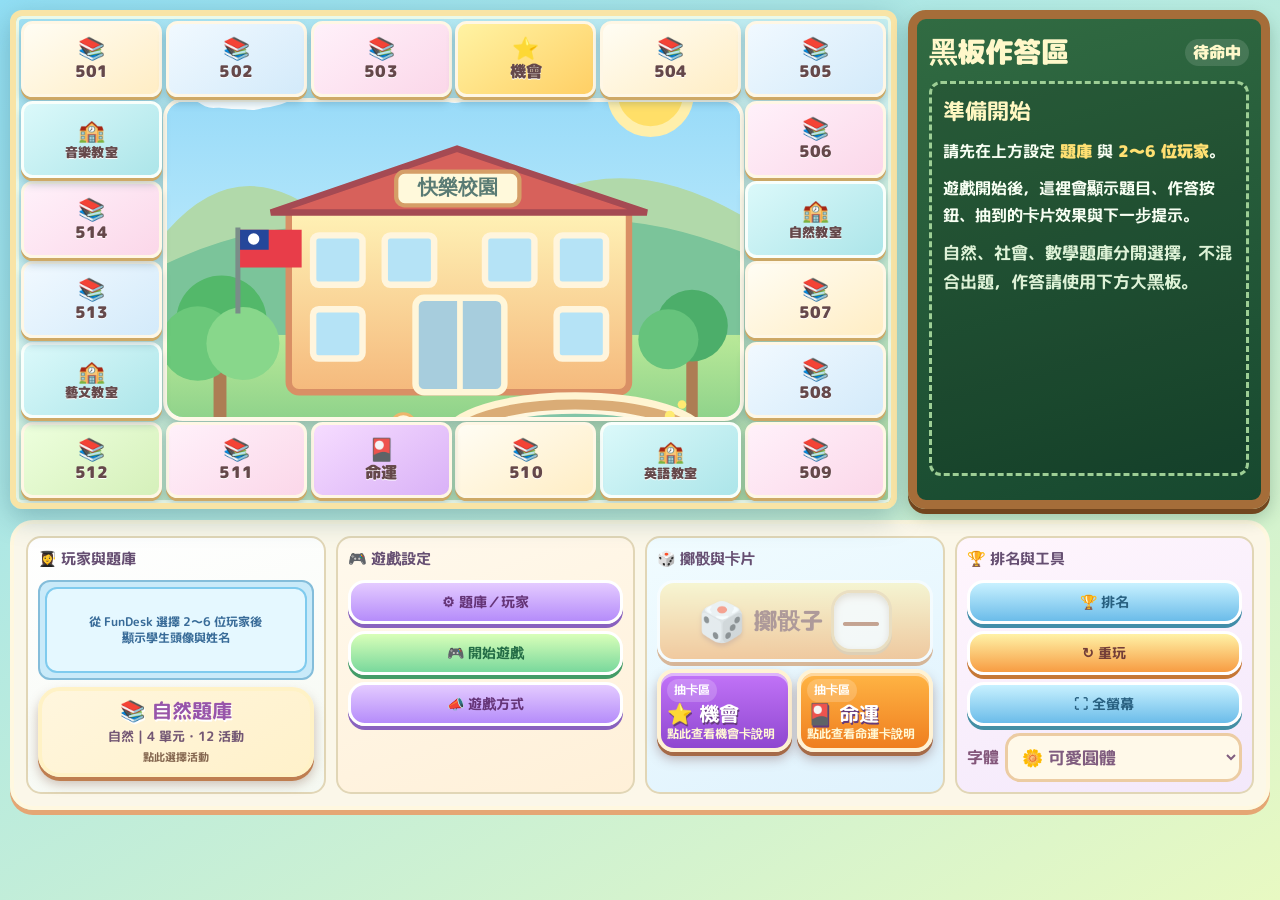
==== campus-challenge.html @ 2e399b82 "校園大富翁支援指定精美底圖及學生頭像姓名標籤（圖片檔待上傳）" ====
<!doctype html><html lang="zh-Hant"><head><meta charset="utf-8"><meta name="viewport" content="width=device-width,initial-scale=1"><title>校園闖關大富翁｜精緻版</title><link rel="preconnect" href="https://fonts.googleapis.com"><link rel="preconnect" href="https://fonts.gstatic.com" crossorigin><link rel="stylesheet" href="https://fonts.googleapis.com/css2?family=M+PLUS+Rounded+1c:wght@500;700;800;900&display=swap"><style>
:root{--ink:#4c3353;--magenta:#be4385;--purple:#8d51be;--gold:#ffd66b;--blue:#238ac2}*{box-sizing:border-box}html{min-height:100%;background:#a8e6ed}body{margin:0;color:var(--ink);font-family:'Noto Sans TC','Microsoft JhengHei',system-ui,sans-serif;background:linear-gradient(150deg,#92dff5,#e8f9c2);min-height:100vh}button,select,input{font:inherit}button{cursor:pointer}button:disabled{opacity:.5;cursor:not-allowed}.app{width:min(100%,1750px);margin:auto;padding:8px 9px 20px}.board{position:relative;width:100%;aspect-ratio:1672/941;overflow:hidden;border:4px solid #fff7d8;border-radius:12px;box-shadow:0 8px 26px #33596871;background:#b4e9e3}.board>img{width:100%;height:100%;display:block;user-select:none;pointer-events:none}.hotspot{position:absolute;z-index:4;border:0;background:transparent;border-radius:24px;color:transparent;outline-offset:2px}.hotspot:focus-visible,.hotspot:hover{outline:4px solid #fff994;background:#ffffff1e;box-shadow:inset 0 0 0 3px #ffd175;}.hotspot:before{content:'';position:absolute;inset:0}.bank-hot{left:76.2%;top:4.1%;width:18.8%;height:10.7%}.players-hot{left:73.8%;top:20%;width:24%;height:15%}.stats-hot{left:73.8%;top:35.7%;width:24%;height:18.5%}.board-ui{position:absolute;z-index:7;pointer-events:none}.deck-wrap{left:74.2%;top:54.4%;width:23.8%;height:15.8%;display:grid;grid-template-columns:1fr 1fr;gap:1.2%;pointer-events:none}.deck{pointer-events:auto;border:3px solid #fff7d6;border-radius:18px;padding:8px 8px 6px;display:flex;flex-direction:column;justify-content:space-between;min-height:100%;box-shadow:0 4px 0 #9b6a45,0 8px 14px #583a5970;color:#fff;text-align:left;font-weight:1000}.deck.chance{background:linear-gradient(180deg,#c274f8,#8f47d0)}.deck.fate{background:linear-gradient(180deg,#ffb545,#ef7e1f)}.deck b{font-size:clamp(18px,1.6vw,28px);display:block}.deck small{display:block;font-size:clamp(11px,.9vw,15px);line-height:1.35;color:#fff8d5;font-weight:800}.deck .tag{display:inline-block;align-self:flex-start;background:#ffffff30;padding:2px 8px;border-radius:999px;font-size:12px}.blackboard{left:71.3%;top:71.8%;width:27.1%;height:23.8%;background:linear-gradient(180deg,#306533,#1d4124);border:8px solid #b67d45;border-radius:18px;box-shadow:0 5px 0 #87562d,0 10px 18px #57393969;pointer-events:auto;display:flex;flex-direction:column;padding:8px 10px 10px}.blackboard .bb-head{display:flex;align-items:center;justify-content:space-between;color:#fff8ca;font-weight:1000;font-size:clamp(18px,1.5vw,27px);margin-bottom:6px}.blackboard .bb-head span:last-child{font-size:clamp(11px,.9vw,14px);background:#ffffff20;padding:2px 8px;border-radius:999px}.blackboard .bb-body{flex:1;overflow:auto;background:rgba(0,0,0,.12);border:2px dashed #9dce95;border-radius:12px;padding:8px 10px;color:#f8fff3;line-height:1.5;font-size:clamp(12px,.95vw,16px)}.blackboard .bb-body h3{margin:0 0 6px;font-size:clamp(18px,1.4vw,24px);color:#fff7c1}.blackboard .bb-body p{margin:6px 0}.blackboard .bb-actions{display:flex;flex-wrap:wrap;gap:7px;margin-top:8px}.bb-btn{appearance:none;border:2px solid #fffce4;border-radius:12px;padding:9px 12px;background:linear-gradient(180deg,#fff8d3,#f5d46b);color:#714312;font-weight:1000;box-shadow:0 3px 0 #aa7f2d;cursor:pointer}.bb-btn.purple{background:linear-gradient(180deg,#eed9ff,#b482f3);color:#542778;box-shadow:0 3px 0 #764cb0}.bb-btn.blue{background:linear-gradient(180deg,#d7f5ff,#6fc8f3);color:#215e78;box-shadow:0 3px 0 #3c8bb0}.bb-btn.green{background:linear-gradient(180deg,#e3ffc6,#85d77a);color:#20562b;box-shadow:0 3px 0 #4c9f56}.bb-btn:disabled{opacity:.5;cursor:not-allowed}.bb-answers{display:grid;gap:7px;margin-top:8px}.bb-answer{display:block;width:100%;text-align:left;padding:8px 10px;border:2px solid #cfe8d2;border-radius:12px;background:#f4fff0;color:#2f5231;font-weight:900;font-size:clamp(12px,1vw,16px)}.bb-answer.good{background:#c9f7cc;border-color:#5baa67}.bb-answer.bad{background:#ffd8d3;border-color:#e48177}.bb-note{font-size:clamp(11px,.85vw,14px);color:#def2d7}.bb-highlight{color:#ffe072;font-weight:1000}.blackboard .bb-body::-webkit-scrollbar{width:8px}.blackboard .bb-body::-webkit-scrollbar-thumb{background:#92b995;border-radius:999px}.token{position:absolute;z-index:8;transform:translate(-50%,-50%);height:clamp(20px,3.15vw,49px);width:clamp(20px,3.15vw,49px);border-radius:50%;border:3px solid white;background:linear-gradient(145deg,#fff,#ffe49a);box-shadow:0 4px 0 #734742,0 6px 9px #583a5990;display:grid;place-items:center;font-weight:1000;transition:left .4s ease,top .4s ease;overflow:hidden}.token img{width:100%;height:100%;object-fit:cover}.token span{font-size:clamp(11px,2.3vw,28px)}.token.current{outline:3px solid #ffdf61;outline-offset:2px;animation:bob 1s infinite alternate}@keyframes bob{to{transform:translate(-50%,-63%)}}.toolbar{display:flex;gap:10px;align-items:center;justify-content:center;flex-wrap:wrap;margin:10px auto 4px;border:4px solid #fff8e0;border-radius:24px;max-width:1250px;background:linear-gradient(135deg,#fff2ce,#fff9e9);box-shadow:0 5px 0 #e5a674;padding:11px 13px}.ctl{background:linear-gradient(#fff2a7,#f79c42);border:3px solid white;border-radius:17px;padding:12px 20px;color:#733e38;font-weight:1000;box-shadow:0 4px 0 #c67836;font-size:17px;min-height:49px}.ctl.purple{background:linear-gradient(#e4cbff,#b58cfa);box-shadow:0 4px 0 #8962bf;color:#653477}.ctl.blue{background:linear-gradient(#c8f1ff,#6bbce9);box-shadow:0 4px 0 #428da9;color:#286080}.ctl.green{background:linear-gradient(#d9ffb9,#79d89c);box-shadow:0 4px 0 #449c68;color:#246d46}.ctl:active:not(:disabled){transform:translateY(3px);box-shadow:none}.toolbar .status{font-weight:900;color:#76517d;min-width:150px;text-align:center;max-width:500px}.dice{font-size:25px;min-width:70px;display:inline-flex;align-items:center;gap:8px}.screen{position:fixed;inset:0;background:#243457aa;display:flex;align-items:center;justify-content:center;padding:13px;z-index:30;backdrop-filter:blur(4px)}.screen[hidden]{display:none}.modal{background:linear-gradient(155deg,#fffaf0,#ffeedb);border:7px solid #fffdf1;outline:4px solid #edb59d;border-radius:25px;padding:23px;width:min(730px,95vw);max-height:89vh;overflow:auto;box-shadow:0 15px 60px #21345b9c}.modal h2{margin:0 0 14px;color:#9a438c;font-size:28px;text-shadow:1px 2px #fff}.modal p{line-height:1.7}.subtle{font-size:13px;color:#856b82}.actions{display:flex;flex-wrap:wrap;gap:8px;margin-top:13px}.chips{display:grid;grid-template-columns:repeat(3,minmax(0,1fr));gap:9px}.chip{border:2px solid #e9d2ae;background:#fff9e9;padding:9px;border-radius:13px;font-weight:800}.chip input{accent-color:#ae6cb4}.field{display:flex;gap:8px;align-items:center;flex-wrap:wrap;margin:10px 0;font-weight:800}.field select{min-width:150px;flex:1;padding:10px;border:2px solid #d6b5d7;border-radius:13px;background:#fff}.picked,.ranking{display:grid;gap:6px;max-height:220px;overflow:auto;margin-top:10px}.item{display:flex;gap:8px;align-items:center;justify-content:space-between;border:2px solid #ecd5ae;border-radius:13px;padding:8px 10px;background:#fffdf4;font-weight:850}.item.active{background:#ffedb0;border-color:#edb94c}.item img{height:35px;width:35px;object-fit:cover;border-radius:50%;vertical-align:middle}.answer{width:100%;display:block;text-align:left;margin:9px 0;padding:13px;border:3px solid #b2d9df;border-radius:15px;background:#eefbff;font-weight:900;font-size:18px}.answer.good{background:#bcf5c9;border-color:#4eaf83}.answer.bad{background:#ffd2ce;border-color:#eb8981}.feedback{margin-top:16px;background:#fff5c4;border:2px solid #f0d48c;border-radius:14px;padding:13px;line-height:1.7}.mini-status{background:#fff2c5;padding:9px 12px;border-radius:10px;font-weight:800;margin:10px 0}.tiny{font-size:12px}.banner{position:absolute;z-index:9;left:20%;top:48%;width:45%;pointer-events:none;text-align:center;color:white;font-size:clamp(22px,4vw,70px);font-weight:1000;text-shadow:0 5px 5px #a05236;animation:fade .9s ease-out both}@keyframes fade{0%{opacity:0;transform:translateY(-25px)}30%{opacity:1}100%{opacity:0;transform:translateY(10px)}}@media(max-width:720px){.toolbar{padding:6px;gap:7px}.ctl{font-size:14px;padding:8px 10px;min-height:40px}.chips{grid-template-columns:repeat(2,minmax(0,1fr))}.token{border-width:1px}.modal{padding:13px}.modal h2{font-size:22px}.deck-wrap{top:54.1%;height:16.5%}.blackboard{left:70%;top:71.4%;width:28.5%;height:24.5%;padding:7px}.blackboard .bb-actions{gap:5px}.bb-btn{padding:7px 9px}}@media(prefers-reduced-motion:reduce){.token,.banner{animation:none;transition:none}}
 
/* 指定精緻底圖不變：以下僅為獨立互動圖層 */
.compact-bank{position:absolute;z-index:12;left:74%;top:3.5%;width:23.5%;height:15.4%;border:4px solid #fff4d5;border-radius:24px;background:linear-gradient(145deg,#ffefb4,#fffaf0);box-shadow:inset 0 2px 0 #fff,0 4px 0 #db9e5e,0 8px 14px #805b3866;display:flex;flex-direction:column;justify-content:center;align-items:center;gap:3px;color:#765392;font-weight:1000}
.compact-bank strong{font-size:clamp(17px,1.6vw,26px)}.compact-bank span{font-size:clamp(12px,1.05vw,18px);color:#537449}.compact-bank small{font-size:clamp(11px,.84vw,14px);color:#876c75}
.deck-wrap{top:56.3%;height:18%;z-index:13}.deck{border-radius:18px;transition:transform .18s ease,filter .18s ease}.deck:active{transform:translateY(3px)}.deck .tag{background:#ffffff30}
.status-card{position:absolute;z-index:12;left:72.9%;top:77.2%;width:25.4%;height:19.2%;border:4px solid #fff1cf;border-radius:22px;background:linear-gradient(150deg,#fff9d8,#ffedcb);box-shadow:0 6px 0 #c98e54,0 10px 18px #80573777;padding:9px 15px;color:#795550;overflow:auto;font-weight:850}
.status-card-title{text-align:center;font-size:clamp(14px,1.5vw,23px);font-weight:1000;color:#ab5583;border-bottom:2px dashed #e5b48e;padding-bottom:3px;margin-bottom:4px}
#turnSummary{font-size:clamp(11px,1vw,17px);text-align:center;line-height:1.25}
#briefRanking{font-size:clamp(10px,.85vw,14px);line-height:1.4;margin-top:5px}
.blackboard{position:relative;z-index:15;margin:12px 3px 0;width:calc(100% - 6px);min-height:345px;max-height:none;background:linear-gradient(165deg,#316b42,#17482f);border:12px solid #b88646;border-radius:24px;box-shadow:inset 0 2px 15px #092516aa,0 8px 0 #80572b,0 18px 26px #4764546b;display:flex;flex-direction:column;padding:14px 20px 16px;pointer-events:auto}
.blackboard .bb-head{font-size:clamp(25px,2vw,34px);margin-bottom:10px}.blackboard .bb-head span:last-child{font-size:16px}
.blackboard .bb-body{flex:1;max-height:440px;min-height:225px;overflow:auto;padding:18px 24px;border-width:3px;font-size:clamp(18px,1.45vw,25px);line-height:1.65}
.blackboard .bb-body h3{font-size:clamp(24px,2vw,34px);line-height:1.6;margin-bottom:10px}.blackboard .bb-body p{margin:10px 0}.blackboard .bb-actions{margin-top:12px}.bb-btn{font-size:clamp(17px,1.2vw,22px);padding:12px 18px}
.bb-answers{display:grid;grid-template-columns:repeat(2,minmax(0,1fr));gap:11px;margin-top:14px}.bb-answer{font-size:clamp(18px,1.3vw,23px);padding:15px 17px;line-height:1.45;min-height:64px}
.bb-note{font-size:clamp(14px,1vw,18px)}.blackboard .feedback{color:#6e4c2e;font-size:clamp(17px,1.2vw,22px)}
@media(max-width:760px){.app{padding:4px}.board{border-radius:9px}.compact-bank{border-width:2px;border-radius:10px;gap:0}.compact-bank strong{font-size:10px}.compact-bank span{font-size:9px}.compact-bank small{font-size:8px}.deck{border-width:2px;padding:3px;border-radius:7px}.deck b{font-size:11px}.deck small,.deck .tag{font-size:8px}.status-card{border-width:2px;border-radius:9px;padding:4px 5px}.status-card-title{font-size:11px}.blackboard{padding:10px;border-width:7px}.blackboard .bb-body{padding:10px;min-height:190px}.bb-answers{grid-template-columns:1fr}.blackboard .bb-head{font-size:22px}}

/* 2026 精緻版調整：以使用者指定插畫為底圖，所有互動面板精準對齊 */

:root{--cute-font:'M PLUS Rounded 1c','Arial Rounded MT Bold','Noto Sans TC','Microsoft JhengHei',sans-serif}
body.font-cute,body.font-cute button,body.font-cute select,body.font-cute input{font-family:var(--cute-font);font-weight:800}
body.font-standard,body.font-standard button,body.font-standard select,body.font-standard input{font-family:'Noto Sans TC','Microsoft JhengHei',sans-serif}
.app{width:min(100%,1750px);padding:10px 10px 22px}
/* overlay rects aligned to right-hand panels of the artwork (all percentages of board) */
.compact-bank{left:74.35%;top:4.55%;width:23.0%;height:14.4%;padding:6px 8px;border:4px solid #fff2c6;box-shadow:0 4px 0 #bf7e50,0 7px 12px #875e4a66;background:linear-gradient(150deg,#fff6de,#fff1ca);border-radius:22px;gap:4px}
.compact-bank strong{font-size:clamp(17px,1.6vw,28px);color:#9855aa;line-height:1.25;text-shadow:1px 2px #fff}
.compact-bank span{font-size:clamp(12px,1.05vw,18px);line-height:1.3;color:#735774}
.compact-bank small{font-size:clamp(11px,.83vw,15px);color:#84664f}
.players-hot{left:74.3%;top:20.9%;width:23.5%;height:14.4%}
.stats-hot{left:74.3%;top:36.6%;width:23.5%;height:16.9%}
.deck-wrap{left:74.15%;top:55.8%;width:23.85%;height:18.75%;gap:2.3%;z-index:13}
.deck{border:4px solid #fff2d4;border-radius:17px;padding:7px 10px;box-shadow:inset 0 3px 0 #ffffff77,0 4px 0 #a66a47,0 7px 12px #805b5c70}
.deck b{font-size:clamp(17px,1.6vw,28px);line-height:1.2;text-shadow:1px 2px #653b7c}
.deck .tag{font-size:clamp(11px,.9vw,15px);padding:3px 7px}
.deck small{font-size:clamp(11px,.9vw,16px);line-height:1.4;display:-webkit-box;-webkit-line-clamp:2;-webkit-box-orient:vertical;overflow:hidden}
.status-card{left:73.2%;top:77.5%;width:24.8%;height:18.55%;padding:8px 13px;border:4px solid #fff2d4;border-radius:18px;box-shadow:0 5px 0 #be8557,0 9px 13px #805b5c66}
.status-card-title{font-size:clamp(18px,1.48vw,26px);margin-bottom:6px}
#turnSummary{font-size:clamp(13px,1.1vw,20px);line-height:1.35}
#briefRanking{font-size:clamp(12px,.95vw,17px);line-height:1.55}
/* Fix old absolute left/top values leaking into the wide blackboard */
.blackboard{position:relative;left:auto;top:auto;right:auto;bottom:auto;width:100%;height:auto;min-height:350px;max-height:none;margin:13px 0 0;box-sizing:border-box;border:12px solid #b8894e;border-radius:24px;transform:none;box-shadow:inset 0 3px 15px #092516bb,0 8px 0 #86592d,0 15px 23px #47645470}
.blackboard .bb-head{font-size:clamp(28px,2.15vw,38px)}
.blackboard .bb-body{min-height:230px;max-height:540px;font-size:clamp(20px,1.55vw,29px);padding:22px 26px;line-height:1.7}
.blackboard .bb-body h3{font-size:clamp(27px,2.1vw,39px);line-height:1.5}
.bb-answer{font-size:clamp(20px,1.5vw,28px);line-height:1.5;padding:17px 20px;min-height:74px}
.bb-note{font-size:clamp(17px,1.08vw,21px)}
.toolbar{max-width:100%;padding:12px 14px;margin:14px 0 0;gap:10px;justify-content:center}
.ctl{font-size:clamp(16px,1.04vw,21px);padding:12px 16px}
.ctl.tiny-control{padding:10px 13px;box-shadow:0 4px 0 #448fa4}
.font-picker{background:#fff9e9;border:3px solid #eccca3;border-radius:15px;color:#805d7f;padding:9px 10px;font-weight:900;font-size:17px;min-height:49px}
.toolbar .status{font-size:clamp(14px,1vw,18px)}
.modal{width:min(1060px,97vw);max-height:92vh;font-size:19px}
.modal h2{font-size:clamp(28px,2vw,36px)}
.subtle{font-size:clamp(15px,1vw,19px);line-height:1.7}
.bank-actions{display:flex;gap:10px;flex-wrap:wrap;margin:13px 0}
.bank-units{display:grid;grid-template-columns:repeat(2,minmax(0,1fr));gap:14px}
.bank-unit{border:3px solid #efc990;background:linear-gradient(155deg,#fff9e8,#fff3dc);border-radius:20px;padding:12px 13px}
.bank-unit-head{display:flex;gap:9px;align-items:center;padding:6px 8px 10px;margin:0 0 9px;border-bottom:2px dashed #e5c69b;color:#775187;font-size:21px;font-weight:1000;cursor:pointer}
.bank-unit-head input{width:22px;height:22px;flex-shrink:0;accent-color:#ad66be}
.bank-activities{display:grid;gap:8px}
.bank-activity{display:flex;align-items:flex-start;gap:10px;background:#fffdf5;border:2px solid #e6d4b4;border-radius:12px;padding:10px;font-size:18px;line-height:1.5;font-weight:850;cursor:pointer}
.bank-activity:has(input:checked){background:#f6eaff;border-color:#ce9ee3}
.bank-activity input{accent-color:#ad66be;width:21px;height:21px;flex:none;margin-top:4px}
.bank-activity .activity-name{flex:1}
.bank-activity small{align-self:center;color:#8c6d50;white-space:nowrap;font-size:15px}
.bank-actions .ctl{padding:9px 15px}
@media(max-width:800px){.bank-units{grid-template-columns:1fr}.modal{font-size:17px}.bank-unit-head{font-size:19px}.bank-activity{font-size:17px}.toolbar{gap:7px}.ctl{font-size:14px;padding:9px 10px}.font-picker{font-size:14px;min-height:41px;padding:6px}.blackboard{left:auto;top:auto;width:100%;height:auto}.blackboard .bb-body{font-size:19px;min-height:200px}.compact-bank{border-radius:10px;padding:2px 4px;border-width:2px}.compact-bank strong{font-size:clamp(11px,1.65vw,16px)}.compact-bank span{font-size:clamp(9px,1.2vw,13px)}.compact-bank small{font-size:clamp(8px,.95vw,11px)}.deck{border-width:2px;padding:3px 4px;border-radius:10px}.deck b{font-size:clamp(10px,1.5vw,16px)}.deck .tag,.deck small{font-size:clamp(8px,1vw,12px)}.status-card{padding:4px;border-width:2px;border-radius:10px}.status-card-title{font-size:clamp(11px,1.5vw,16px)}#turnSummary{font-size:clamp(9px,1.15vw,14px)}#briefRanking{font-size:clamp(8px,1vw,12px)}}
/* Fullscreen: show every main control without page scrolling. Blackboard beside the board. */
.app:fullscreen{width:100vw;max-width:none;height:100vh;height:100dvh;min-height:0;overflow:hidden;background:linear-gradient(130deg,#bbebd5,#fef1b9);padding:10px;display:grid;grid-template-columns:minmax(0,1.68fr) minmax(0,1fr);grid-template-rows:minmax(0,1fr) auto;align-items:center;justify-content:stretch;column-gap:12px;row-gap:9px}
.app:fullscreen .board{grid-column:1;grid-row:1;width:100%;max-width:calc((100dvh - 112px)*1672/941);max-height:calc(100dvh - 112px);margin:0 auto;align-self:center;justify-self:center;min-height:0;box-shadow:0 6px 18px #33596871}
.app:fullscreen .blackboard{grid-column:2;grid-row:1;position:relative;left:auto;top:auto;right:auto;bottom:auto;width:100%;height:100%;max-height:calc(100dvh - 108px);min-height:0;margin:0;align-self:stretch;padding:12px;border-width:9px;overflow:hidden}
.app:fullscreen .blackboard .bb-head{flex:0 0 auto;font-size:clamp(20px,1.55vw,30px);margin-bottom:6px}
.app:fullscreen .blackboard .bb-body{flex:1 1 auto;min-height:0;max-height:none;overflow:auto;padding:12px 15px;font-size:clamp(16px,1.18vw,24px);line-height:1.52}
.app:fullscreen .blackboard .bb-body h3{font-size:clamp(20px,1.5vw,28px)}
.app:fullscreen .blackboard .bb-actions{flex:0 0 auto;margin-top:7px;overflow:auto;max-height:85px}
.app:fullscreen .bb-answers{grid-template-columns:1fr;gap:6px}
.app:fullscreen .bb-answer{font-size:clamp(16px,1.13vw,22px);min-height:0;padding:8px 10px}
.app:fullscreen .toolbar{grid-column:1 / -1;grid-row:2;width:100%;max-width:none;min-height:0;margin:0;gap:7px;padding:7px 10px;border-width:3px;border-radius:17px;justify-content:center}
.app:fullscreen .toolbar .ctl{min-height:37px;padding:7px 11px;font-size:clamp(13px,1vw,19px)}
.app:fullscreen .font-picker{min-height:37px;padding:4px 7px;font-size:clamp(12px,.95vw,17px)}
.app:fullscreen .toolbar .status{min-width:0;max-width:350px;font-size:clamp(12px,.93vw,17px)}
/* One consistent font weight on all editable interface text. Original illustrated labels remain untouched. */
.app, .app button, .app select, .app input, .app label, .app h2, .app h3, .app strong, .app b, .app small, .app .status, .app .mini-status, .app .subtle, .modal{font-weight:700!important}
body.font-cute .app,body.font-cute .modal{font-family:var(--cute-font)}
body.font-standard .app,body.font-standard .modal{font-family:'Noto Sans TC','Microsoft JhengHei',sans-serif}
@media(max-aspect-ratio:1/1){.app:fullscreen{grid-template-columns:minmax(0,1fr);grid-template-rows:auto minmax(0,1fr) auto;gap:6px;padding:6px}.app:fullscreen .board{grid-column:1;grid-row:1;width:min(100%,calc((100dvh - 340px)*1672/941));max-height:calc(100dvh - 340px)}.app:fullscreen .blackboard{grid-column:1;grid-row:2;max-height:none;min-height:0}.app:fullscreen .toolbar{grid-column:1;grid-row:3;flex-wrap:wrap}.app:fullscreen .toolbar .ctl{padding:5px 8px}}



/* 2026-11-16: 棋盤下方固定左右雙欄，普通與全螢幕皆不改變排列。 */
.bottom-panels{display:grid;grid-template-columns:minmax(0, 2.25fr) minmax(310px, 1fr);gap:13px;margin-top:14px;align-items:stretch;width:100%;min-width:0;min-height:350px}
.bottom-panels > .blackboard{position:relative;left:auto;top:auto;right:auto;bottom:auto;width:100%;height:100%;min-height:350px;min-width:0;margin:0;max-height:none;overflow:hidden;display:flex;flex-direction:column;padding:14px 17px}
.bottom-panels > .blackboard .bb-head{flex:none;margin-bottom:8px}
.bottom-panels > .blackboard .bb-body{flex:1;min-height:0;max-height:none;overflow:auto;font-size:clamp(18px,1.5vw,26px);padding:14px 20px}
.bottom-panels > .blackboard .bb-body h3{font-size:clamp(23px,1.85vw,34px)}
.bottom-panels > .blackboard .bb-actions{flex:none;max-height:85px;overflow:auto}
.bottom-panels > .toolbar{display:grid;grid-template-columns:repeat(2,minmax(0,1fr));align-content:start;align-items:stretch;gap:9px;margin:0;width:100%;max-width:none;min-width:0;border-radius:23px;padding:16px 13px;justify-content:stretch}
.bottom-panels > .toolbar > .ctl{min-width:0;min-height:49px;display:flex;align-items:center;justify-content:center;text-align:center;padding:9px 8px;font-size:clamp(15px,1.13vw,19px);line-height:1.2}
.bottom-panels > .toolbar > label[for=fontStyle]{display:flex;align-items:center;justify-content:center;min-width:0}
.bottom-panels > .toolbar > .font-picker{width:100%;min-width:0;max-width:100%;min-height:43px;font-size:clamp(13px,.98vw,17px)}
.bottom-panels > .toolbar > .status{grid-column:1/-1;min-width:0;max-width:none;width:100%;font-size:clamp(14px,1vw,17px);background:#fffbec;border:2px solid #ebcfaa;border-radius:12px;padding:8px 10px;line-height:1.4}
/* 全螢幕不變更左右版型：棋盤在上，黑板左／控制右在下，一頁顯示不捲動。 */
.app:fullscreen{width:100vw;max-width:none;height:100vh;height:100dvh;min-height:0;overflow:hidden;padding:8px 12px;display:grid;grid-template-columns:minmax(0,1fr);grid-template-rows:minmax(0,1fr) minmax(0,36vh);gap:8px;align-items:stretch;justify-items:stretch}
.app:fullscreen .board{grid-column:1;grid-row:1;width:auto;max-width:100%;height:100%;max-height:100%;aspect-ratio:1672/941;margin:0 auto;align-self:center;justify-self:center;min-height:0;box-shadow:0 5px 16px #33596871}
.app:fullscreen .bottom-panels{grid-column:1;grid-row:2;display:grid;grid-template-columns:minmax(0,2.25fr) minmax(310px,1fr);gap:10px;margin:0;width:100%;min-height:0;height:100%;max-height:100%;align-self:stretch}
.app:fullscreen .bottom-panels > .blackboard{grid-column:1;grid-row:1;position:relative;width:100%;height:100%;max-height:100%;min-height:0;min-width:0;padding:9px 12px;border-width:7px;overflow:hidden}
.app:fullscreen .bottom-panels > .blackboard .bb-head{font-size:clamp(18px,1.5vw,27px)}
.app:fullscreen .bottom-panels > .blackboard .bb-body{flex:1;min-height:0;max-height:none;font-size:clamp(16px,1.3vw,22px);line-height:1.42;padding:8px 12px;overflow:auto}
.app:fullscreen .bottom-panels > .blackboard .bb-body h3{font-size:clamp(19px,1.7vw,29px)}
.app:fullscreen .bottom-panels > .blackboard .bb-actions{max-height:65px;overflow:auto}
.app:fullscreen .bottom-panels > .toolbar{grid-column:2;grid-row:1;display:grid;grid-template-columns:repeat(2,minmax(0,1fr));width:100%;height:100%;max-width:none;min-height:0;max-height:100%;gap:6px;padding:9px;margin:0;overflow:hidden;align-content:stretch;align-items:stretch}
.app:fullscreen .bottom-panels > .toolbar > .ctl{font-size:clamp(13px,.99vw,18px);padding:5px 7px;min-height:0;line-height:1.15}
.app:fullscreen .bottom-panels > .toolbar > .font-picker{font-size:clamp(12px,.9vw,16px);min-height:0;padding:4px 5px}
.app:fullscreen .bottom-panels > .toolbar > .status{grid-column:1/-1;font-size:clamp(12px,.91vw,16px);min-width:0;max-width:none;padding:4px 6px;line-height:1.25;overflow:auto}
/* 既有直立全螢幕單欄規則不適用：維持相同的左右配置。 */
@media (max-aspect-ratio:1/1){.app:fullscreen{grid-template-columns:minmax(0,1fr);grid-template-rows:minmax(0,1fr) minmax(0,46vh)}.app:fullscreen .board{grid-column:1;grid-row:1;width:auto;max-width:100%;max-height:100%;height:auto;aspect-ratio:1672/941}.app:fullscreen .bottom-panels{grid-column:1;grid-row:2;grid-template-columns:minmax(0,2.25fr) minmax(145px,1fr);gap:5px}.app:fullscreen .bottom-panels > .blackboard{grid-column:1;grid-row:1}.app:fullscreen .bottom-panels > .toolbar{grid-column:2;grid-row:1}.bottom-panels{grid-template-columns:minmax(0,2.25fr) minmax(210px,1fr)}}
@media (max-width:680px){.bottom-panels{grid-template-columns:minmax(0,2fr) minmax(160px,1fr);gap:6px;min-height:280px}.bottom-panels > .blackboard{min-height:280px;padding:7px;border-width:5px}.bottom-panels > .blackboard .bb-body{padding:8px;font-size:14px}.bottom-panels > .blackboard .bb-body h3{font-size:18px}.bottom-panels > .toolbar{padding:7px;gap:5px}.bottom-panels > .toolbar > .ctl{font-size:12px;min-height:34px;padding:5px 4px}.bottom-panels > .toolbar > .font-picker{font-size:11px}.bottom-panels > .toolbar > .status{font-size:11px;padding:5px}.app:fullscreen .bottom-panels{grid-template-columns:minmax(0,2fr) minmax(140px,1fr)}}

/* 2026-11-16 大畫面實用配置：以左右實際填滿螢幕而非中央留白。
   一般模式維持上方原畫棋盤／下方左右黑板與工具區；全螢幕保留同一組元件。 */
.bottom-panels > .toolbar > .dice{
  grid-column:1 / -1; min-height:100px; width:100%;
  display:flex; align-items:center; justify-content:center; gap:18px;
  border-radius:23px; background:linear-gradient(150deg,#fffbd8,#f7d68a 48%,#f0a448);
  border:4px solid #fff9df; box-shadow:0 6px 0 #bd783e, inset 0 2px 8px #fff8d0;
  color:#784928; letter-spacing:.05em;
}
.dice-icon{font-size:clamp(46px,3.5vw,74px);display:block;line-height:1;filter:drop-shadow(0 3px 2px #995a4380)}
.dice-label{font-size:clamp(23px,1.8vw,38px);line-height:1.1;font-weight:800}
.dice-value{display:grid;place-items:center;min-width:1.6em;aspect-ratio:1;
  font-size:clamp(35px,3vw,64px);line-height:1;font-weight:800;
  border-radius:20px;background:#fffaf3;color:#a05228;border:3px solid #eac787;
  box-shadow:inset 0 3px 7px #bba17e99,0 3px 0 #d5ab72}
.dice.is-rolling .dice-icon{animation:diceShake .16s linear 5}
@keyframes diceShake{0%{transform:rotate(-16deg) scale(.95)}50%{transform:rotate(16deg) scale(1.1)}100%{transform:rotate(-16deg) scale(.95)}}
/* 這個寬螢幕模式不再使用舊式「中央一塊棋盤」的上下比例縮放。 */
@media (min-aspect-ratio: 4/3){
  .app:fullscreen{
    display:grid !important;
    grid-template-columns:minmax(0,1.73fr) minmax(360px,1fr) !important;
    grid-template-rows:minmax(0,1.9fr) minmax(0,1fr) !important;
    gap:12px !important;
    width:100vw !important; height:100vh !important; height:100dvh !important;
    max-width:none !important; padding:12px !important;
    overflow:hidden !important; align-items:stretch !important;
    justify-items:stretch !important;
  }
  .app:fullscreen > .board{
    grid-column:1 !important; grid-row:1 !important; align-self:center !important;
    justify-self:center !important; margin:0 !important; width:100% !important;
    height:auto !important; max-height:100% !important;
    max-width:calc((100dvh - 24px)*.63*1672/941) !important;
    aspect-ratio:1672/941 !important; min-height:0 !important;
  }
  .app:fullscreen > .bottom-panels{
    display:contents !important;
  }
  .app:fullscreen > .bottom-panels > .blackboard{
    grid-column:1 !important; grid-row:2 !important;
    margin:0 !important; position:relative !important; width:100% !important;
    height:100% !important; min-height:0 !important; max-height:100% !important;
    padding:10px 15px !important; border-width:7px !important;
    align-self:stretch !important; overflow:hidden !important;
  }
  .app:fullscreen > .bottom-panels > .toolbar{
    grid-column:2 !important; grid-row:1 / 3 !important;
    margin:0 !important; width:100% !important; height:100% !important;
    min-height:0 !important; max-height:100% !important;
    display:grid !important; grid-template-columns:repeat(2,minmax(0,1fr)) !important;
    grid-template-rows:minmax(60px,.8fr) minmax(160px,2.3fr) minmax(60px,.8fr) minmax(60px,.8fr) minmax(60px,.8fr) minmax(70px,1fr) !important;
    gap:11px !important; padding:17px !important; border-radius:26px !important;
    align-content:stretch !important; overflow:hidden !important;
  }
  .app:fullscreen .toolbar > .ctl{
    min-height:0 !important; padding:9px 10px !important;
    font-size:clamp(17px,1.15vw,26px) !important; line-height:1.14 !important;
    border-radius:18px !important;
  }
  .app:fullscreen .toolbar > #setup{grid-column:1;grid-row:1}
  .app:fullscreen .toolbar > #begin{grid-column:2;grid-row:1}
  .app:fullscreen .toolbar > #roll{
    grid-column:1 / -1 !important; grid-row:2 !important;
    display:flex !important; align-items:center !important; justify-content:center !important;
    min-height:0 !important; padding:12px !important; gap:15px !important;
    background:linear-gradient(155deg,#fff8ca,#ffcd65,#ec8f37) !important;
    border:5px solid white !important; box-shadow:0 7px 0 #b36e3a,inset 0 3px 10px #fff8e2 !important;
  }
  .app:fullscreen .dice-icon{font-size:clamp(66px,5.4vw,120px) !important}
  .app:fullscreen .dice-label{font-size:clamp(27px,2.05vw,44px) !important}
  .app:fullscreen .dice-value{font-size:clamp(50px,4.2vw,86px) !important;min-width:1.5em !important}
  .app:fullscreen .toolbar > #score{grid-column:1;grid-row:3}
  .app:fullscreen .toolbar > #reset{grid-column:2;grid-row:3}
  .app:fullscreen .toolbar > #howto{grid-column:1;grid-row:4}
  .app:fullscreen .toolbar > #fullscreen{grid-column:2;grid-row:4}
  .app:fullscreen .toolbar > label[for=fontStyle]{grid-column:1;grid-row:5}
  .app:fullscreen .toolbar > #fontStyle{grid-column:2;grid-row:5}
  .app:fullscreen .toolbar > #status{
    grid-column:1/-1 !important;grid-row:6 !important;
    width:100% !important;max-width:none !important;min-width:0 !important;
    font-size:clamp(16px,1.1vw,24px) !important;display:grid;place-items:center;
    overflow:auto !important; padding:10px 12px !important;
  }
  .app:fullscreen .blackboard .bb-body{
    font-size:clamp(18px,1.45vw,28px) !important;
  }
  .app:fullscreen .blackboard .bb-body h3{font-size:clamp(24px,1.85vw,36px) !important}
}
@media (max-height: 720px) and (min-aspect-ratio: 4/3){
  .app:fullscreen{gap:7px!important;padding:6px!important}
  .app:fullscreen > .bottom-panels > .toolbar{
    gap:5px!important;padding:9px!important;
    grid-template-rows:minmax(36px,.8fr) minmax(88px,2fr) minmax(34px,.8fr) minmax(34px,.8fr) minmax(34px,.8fr) minmax(45px,1fr)!important}
  .app:fullscreen .dice-icon{font-size:clamp(38px,5vw,80px)!important}
  .app:fullscreen .dice-value{font-size:clamp(34px,3.3vw,65px)!important}
  .app:fullscreen .toolbar > .ctl{padding:4px 6px!important}
}

/* 2026-11-16 全螢幕版面微調：上方加大校園棋盤；左下功能、右側整欄黑板。
   僅在寬螢幕 fullscreen 生效，其他版面與原始插畫不變。 */
@media (min-aspect-ratio: 4/3){
 .app:fullscreen{
   grid-template-columns:minmax(0,2.12fr) minmax(350px,1fr) !important;
   grid-template-rows:minmax(0,2.5fr) minmax(0,1fr) !important;
   gap:9px !important; padding:9px !important;
 }
 .app:fullscreen > .board{
   grid-column:1 !important;grid-row:1 !important;
   width:100% !important;height:auto !important;max-width:100% !important;
   max-height:100% !important;
   max-width: min(100%, calc((100dvh - 24px)*.725*1672/941)) !important;
   justify-self:center !important;align-self:center !important;
 }
 .app:fullscreen > .bottom-panels > .toolbar{
   grid-column:1 !important;grid-row:2 !important;
   grid-template-columns:repeat(2,minmax(0,1fr)) !important;
   grid-template-rows:minmax(32px,.75fr) minmax(74px,1.55fr) minmax(30px,.60fr) minmax(30px,.60fr) minmax(30px,.60fr) minmax(33px,.65fr) !important;
   gap:5px !important;padding:8px 11px !important;
   min-width:0 !important;max-height:100% !important;
 }
 .app:fullscreen > .bottom-panels > .blackboard{
   grid-column:2 !important;grid-row:1 / 3 !important;
   min-height:0 !important;height:100% !important;
   max-height:100% !important;padding:14px 16px !important;
 }
 .app:fullscreen .blackboard .bb-head{
   font-size:clamp(23px,1.8vw,36px) !important;
 }
 .app:fullscreen .blackboard .bb-body{
   font-size:clamp(18px,1.4vw,27px) !important;
   line-height:1.55 !important;
 }
 .app:fullscreen .toolbar > .ctl{
   font-size:clamp(15px,1.07vw,23px) !important;
   padding:5px 7px !important;
 }
 .app:fullscreen .toolbar > #roll{gap:12px !important;padding:7px !important;}
 .app:fullscreen .dice-icon{font-size:clamp(47px,4vw,86px) !important;}
 .app:fullscreen .dice-label{font-size:clamp(22px,1.65vw,35px) !important;}
 .app:fullscreen .dice-value{font-size:clamp(38px,3.1vw,64px) !important;}
 .app:fullscreen .toolbar > #status{font-size:clamp(13px,1vw,20px) !important;padding:5px 8px !important;}
}
@media (max-height:720px) and (min-aspect-ratio:4/3){
 .app:fullscreen > .bottom-panels > .toolbar{
  grid-template-rows:minmax(27px,.75fr) minmax(58px,1.55fr) minmax(24px,.6fr) minmax(24px,.6fr) minmax(24px,.6fr) minmax(27px,.65fr)!important;
  gap:4px!important;padding:6px!important;
 }
}

/* 2026-11-16 全螢幕四欄操作區：骰子置最右欄，字體雙格精簡，狀態欄擴大。 */
@media (min-aspect-ratio:4/3){
.app:fullscreen > .bottom-panels > .toolbar{
 display:grid!important;grid-template-columns:repeat(3,minmax(0,1fr)) minmax(0,1.36fr)!important;
 grid-template-rows:minmax(0,1fr) minmax(0,1fr) minmax(0,.58fr) minmax(0,1.13fr)!important;
 grid-auto-flow:row!important;align-items:stretch!important;justify-items:stretch!important;
 gap:7px!important;padding:10px!important;overflow:hidden!important;
}
.app:fullscreen .toolbar > #setup{grid-column:1!important;grid-row:1!important}
.app:fullscreen .toolbar > #begin{grid-column:2!important;grid-row:1!important}
.app:fullscreen .toolbar > #score{grid-column:3!important;grid-row:1!important}
.app:fullscreen .toolbar > #reset{grid-column:1!important;grid-row:2!important}
.app:fullscreen .toolbar > #howto{grid-column:2!important;grid-row:2!important}
.app:fullscreen .toolbar > #fullscreen{grid-column:3!important;grid-row:2!important}
.app:fullscreen .toolbar > label[for="fontStyle"]{
 grid-column:1!important;grid-row:3!important;margin:0!important;min-width:0!important;min-height:0!important;
 padding:3px 4px!important;font-size:clamp(12px,.82vw,17px)!important;
 display:flex!important;align-items:center!important;justify-content:center!important;
 background:#ffeed5;border:2px solid #f0d6bb;border-radius:11px;
}
.app:fullscreen .toolbar > #fontStyle{
 grid-column:2 / 4!important;grid-row:3!important;
 min-width:0!important;width:100%!important;max-width:none!important;
 min-height:0!important;height:100%!important;
 padding:3px 8px!important;font-size:clamp(12px,.86vw,18px)!important;margin:0!important;
}
.app:fullscreen .toolbar > #status{
 grid-column:1 / 4!important;grid-row:4!important;
 margin:0!important;max-width:none!important;width:100%!important;
 min-height:0!important;height:100%!important;
 padding:10px 13px!important;font-size:clamp(16px,1.15vw,25px)!important;
 line-height:1.35!important;display:flex!important;align-items:center!important;justify-content:center!important;
 overflow:auto!important;
}
.app:fullscreen .toolbar > #roll{
 grid-column:4!important;grid-row:1 / 5!important;
 width:100%!important;height:100%!important;min-width:0!important;min-height:0!important;
 display:flex!important;flex-direction:column!important;align-items:center!important;justify-content:center!important;
 gap:clamp(8px,1.2vh,21px)!important;padding:12px 6px!important;border-radius:24px!important;
}
.app:fullscreen .toolbar > #roll .dice-icon{font-size:clamp(58px,5vw,112px)!important;line-height:1!important}
.app:fullscreen .toolbar > #roll .dice-label{font-size:clamp(22px,1.8vw,39px)!important;white-space:nowrap}
.app:fullscreen .toolbar > #roll .dice-value{font-size:clamp(40px,3.2vw,73px)!important;min-width:1.45em!important}
.app:fullscreen .toolbar > .ctl:not(#roll){
 min-width:0!important;min-height:0!important;width:100%!important;height:100%!important;
 padding:6px 3px!important;font-size:clamp(14px,1vw,22px)!important;
 white-space:normal!important;line-height:1.2!important;
}
}
@media (max-height:750px) and (min-aspect-ratio:4/3){
.app:fullscreen > .bottom-panels > .toolbar{gap:4px!important;padding:6px!important}
.app:fullscreen .toolbar > #roll .dice-icon{font-size:clamp(38px,4vw,72px)!important}
.app:fullscreen .toolbar > #roll .dice-value{font-size:clamp(28px,2.5vw,45px)!important}
.app:fullscreen .toolbar > .ctl:not(#roll){font-size:clamp(12px,.9vw,18px)!important}
}


/* 2026-11-16: 玩家資訊改顯示 FunDesk 頭像與姓名；下方重複狀態移除。 */
.board-player-roster{
 position:absolute;z-index:6;left:74.55%;top:42.2%;width:22.5%;height:11.8%;
 padding:3px;display:grid;grid-template-columns:repeat(3,minmax(0,1fr));
 grid-template-rows:repeat(2,minmax(0,1fr));gap:4px;
 pointer-events:none;overflow:hidden;
}
.board-roster-empty{
 grid-column:1/-1;grid-row:1/-1;align-self:stretch;justify-self:stretch;
 border-radius:12px;background:#e8faffed;border:2px solid #7fcbee;
 color:#386b98;text-align:center;display:flex;align-items:center;justify-content:center;
 font-size:clamp(10px,.95vw,18px);line-height:1.3;padding:5px;font-weight:700;
}
.board-roster-player{
 min-width:0;min-height:0;display:flex;align-items:center;gap:3px;padding:3px;
 background:#fff8e9ed;border:2px solid #d7e4f0;border-radius:11px;
 box-shadow:0 2px 4px #436c7945;overflow:hidden;
}
.board-roster-active{background:#fff0a8f5;border-color:#f0a224;box-shadow:0 0 0 2px #ffe35b inset}
.board-roster-finished{opacity:.74}
.board-roster-avatar{
 flex:none;width:clamp(19px,2.45vw,42px);height:clamp(19px,2.45vw,42px);
 overflow:hidden;border-radius:50%;border:2px solid var(--player-color,#4ba7cb);
 background:#fff;display:grid;place-items:center;
}
.board-roster-avatar img{width:100%;height:100%;object-fit:cover;display:block}
.board-roster-fallback{width:100%;height:100%;display:grid;place-items:center;color:#673c55;font-size:clamp(11px,1.22vw,20px);line-height:1}
.board-roster-text{display:flex;flex-direction:column;align-items:flex-start;justify-content:center;min-width:0;max-width:100%;gap:0}
.board-roster-text strong{color:#59395c;font-size:clamp(10px,.9vw,17px);line-height:1.12;overflow:hidden;text-overflow:ellipsis;white-space:nowrap;max-width:100%}
.board-roster-text small{color:#65718c;font-size:clamp(8px,.64vw,12px);line-height:1.1;overflow:hidden;text-overflow:ellipsis;white-space:nowrap;max-width:100%}
@media(max-width:800px){
 .board-player-roster{gap:1px;padding:1px}
 .board-roster-player{padding:1px;gap:1px;border-width:1px;border-radius:5px}
 .board-roster-avatar{width:clamp(12px,2.4vw,20px);height:clamp(12px,2.4vw,20px);border-width:1px}
 .board-roster-text strong{font-size:clamp(6px,.83vw,10px)}
 .board-roster-text small{font-size:clamp(5px,.63vw,8px)}
}
@media(min-aspect-ratio:4/3){
 .app:fullscreen{
   grid-template-columns:minmax(0,3fr) minmax(350px,1fr)!important;
   grid-template-rows:minmax(0,3fr) minmax(0,1fr)!important;
 }
 .app:fullscreen>.board{
   max-width:min(100%,calc((100dvh - 24px)*.76*1672/941))!important;
 }
 .app:fullscreen>.bottom-panels>.toolbar{
   grid-template-rows:minmax(0,1fr) minmax(0,1fr) minmax(0,.68fr)!important;
 }
 .app:fullscreen .toolbar>#roll{grid-row:1/4!important}
 .app:fullscreen .toolbar>#status{display:none!important}
 .app:fullscreen .toolbar>label[for="fontStyle"]{grid-row:3!important}
 .app:fullscreen .toolbar>#fontStyle{grid-row:3!important}
 .app:fullscreen .board-roster-avatar{width:clamp(23px,2.5vw,48px);height:clamp(23px,2.5vw,48px)}
}


/* 2026-11-16：玩家資訊區使用不透明底色，完整遮住插畫的原始玩家棋子。 */
.board .board-player-roster{
 z-index:9!important;
 left:73.8%!important;top:39.85%!important;width:24.7%!important;height:14.45%!important;
 background:#b8e3f7!important;
 border:3px solid #2f96c2!important;
 border-radius:16px!important;
 box-shadow:inset 0 1px 0 #fff,0 3px 8px #295a7666!important;
 padding:5px!important;gap:4px!important;opacity:1!important;
 overflow:hidden!important;
}
.board .board-roster-player{
 background:#f5fcff!important;
 border:2px solid #84beda!important;
 box-shadow:0 2px 3px #417ba43b!important;
 opacity:1!important;
}
.board .board-roster-active{
 background:#fff0aa!important;border-color:#e5a12b!important;
 box-shadow:inset 0 0 0 2px #ffe665!important;
}
.board .board-roster-finished{opacity:1!important}
.board .board-roster-empty{
 background:#d1edfc!important;border:2px dashed #62a8c8!important;
 color:#295c80!important;font-weight:700!important;
}
@media(min-aspect-ratio:4/3){
 /* 全螢幕：降低左下功能區的高度，讓上方校園棋盤有更大顯示面積。 */
 .app:fullscreen{
   grid-template-columns:minmax(0,3.55fr) minmax(360px,1fr)!important;
   grid-template-rows:minmax(0,4.2fr) minmax(0,.94fr)!important;
   gap:7px!important;padding:7px!important;
 }
 .app:fullscreen>.board{
   max-width:min(100%,calc((100dvh - 14px)*.81*1672/941))!important;
   height:auto!important;max-height:100%!important;
   align-self:center!important;justify-self:center!important;
 }
 .app:fullscreen>.bottom-panels>.toolbar{
   grid-template-rows:minmax(0,1fr) minmax(0,1fr) minmax(0,.55fr)!important;
   padding:6px 8px!important;gap:5px!important;
   min-height:0!important;
 }
 .app:fullscreen .toolbar>#roll{
   grid-row:1/4!important;min-height:0!important;
   padding:5px!important;gap:5px!important;
 }
 .app:fullscreen .toolbar>.ctl:not(#roll){
   min-height:0!important;padding:3px 4px!important;
   font-size:clamp(12px,.92vw,19px)!important;
 }
 .app:fullscreen .toolbar>#roll .dice-icon{font-size:clamp(42px,4vw,84px)!important}
 .app:fullscreen .toolbar>#roll .dice-label{font-size:clamp(18px,1.55vw,32px)!important}
 .app:fullscreen .toolbar>#roll .dice-value{font-size:clamp(34px,2.7vw,56px)!important}
 .app:fullscreen .toolbar>label[for="fontStyle"],
 .app:fullscreen .toolbar>#fontStyle{min-height:0!important;padding:2px 4px!important}
}
@media(max-height:760px) and (min-aspect-ratio:4/3){
 .app:fullscreen{grid-template-rows:minmax(0,3.6fr) minmax(0,1fr)!important}
 .app:fullscreen>.bottom-panels>.toolbar{gap:3px!important;padding:4px!important}
 .app:fullscreen .toolbar>#roll .dice-icon{font-size:clamp(32px,3.4vw,60px)!important}
}


/* 2026-11-17 FunDesk 校園大富翁：棋盤置頂，黑板左下，控制右下。覆蓋過往寬螢幕左右切版。 */
.app > .board{display:block;position:relative;width:100%;max-width:100%;grid-column:1!important;grid-row:1!important}
.app > .bottom-panels{display:grid!important;grid-template-columns:minmax(0,1.35fr) minmax(300px,1fr)!important;grid-template-rows:minmax(0,1fr)!important;gap:12px;width:100%;min-width:0;margin-top:12px;align-items:stretch}
.app > .bottom-panels > .toolbar{grid-column:2!important;grid-row:1!important;min-width:0;width:100%;height:100%;min-height:0;max-width:none;order:2}
.app > .bottom-panels > .blackboard{grid-column:1!important;grid-row:1!important;min-width:0;width:100%;height:100%;min-height:0;max-height:none;order:2;position:relative;order:1}
.app:fullscreen{display:grid!important;grid-template-columns:minmax(0,1fr)!important;grid-template-rows:minmax(0,72fr) minmax(0,28fr)!important;width:100vw!important;max-width:none!important;height:100dvh!important;min-height:0!important;overflow:hidden!important;padding:7px 10px!important;gap:7px!important}
.app:fullscreen > .board{grid-column:1!important;grid-row:1!important;position:relative!important;justify-self:stretch!important;align-self:stretch!important;width:100%!important;height:100%!important;max-width:none!important;max-height:100%!important;aspect-ratio:auto!important;margin:0!important;min-width:0!important;min-height:0!important;overflow:hidden!important}
.app:fullscreen > .board > img{width:100%!important;height:100%!important;object-fit:fill!important;display:block!important}
.app:fullscreen > .bottom-panels{display:grid!important;grid-column:1!important;grid-row:2!important;grid-template-columns:minmax(0,2.5fr) minmax(0,1fr)!important;grid-template-rows:minmax(0,1fr)!important;width:100%!important;height:100%!important;min-height:0!important;max-height:100%!important;margin:0!important;gap:8px!important;align-items:stretch!important}
.app:fullscreen > .bottom-panels > .toolbar{grid-column:2!important;grid-row:1!important;width:100%!important;height:100%!important;min-height:0!important;max-height:100%!important;overflow:hidden!important;margin:0!important;padding:7px!important;display:grid!important;grid-template-columns:repeat(3,minmax(0,1fr)) minmax(0,1.15fr)!important;grid-template-rows:minmax(0,1fr) minmax(0,1fr) minmax(0,.55fr)!important;gap:5px!important}
.app:fullscreen > .bottom-panels > .blackboard{grid-column:1!important;grid-row:1!important;width:100%!important;height:100%!important;min-height:0!important;max-height:100%!important;overflow:hidden!important;margin:0!important;padding:8px 12px!important;display:flex!important;flex-direction:column!important}
.app:fullscreen .toolbar > #setup{grid-column:1!important;grid-row:1!important}
.app:fullscreen .toolbar > #begin{grid-column:2!important;grid-row:1!important}
.app:fullscreen .toolbar > #score{grid-column:3!important;grid-row:1!important}
.app:fullscreen .toolbar > #reset{grid-column:1!important;grid-row:2!important}
.app:fullscreen .toolbar > #howto{grid-column:2!important;grid-row:2!important}
.app:fullscreen .toolbar > #fullscreen{grid-column:3!important;grid-row:2!important}
.app:fullscreen .toolbar > label[for="fontStyle"]{grid-column:1!important;grid-row:3!important}
.app:fullscreen .toolbar > #fontStyle{grid-column:2 / 4!important;grid-row:3!important}
.app:fullscreen .toolbar > #roll{grid-column:4!important;grid-row:1 / 4!important;min-height:0!important;width:100%!important;height:100%!important;display:flex!important;flex-direction:column!important;justify-content:center!important;align-items:center!important;gap:4px!important;padding:4px!important}
.app:fullscreen .toolbar > #status{display:none!important}
.app:fullscreen .toolbar > .ctl:not(#roll){min-width:0!important;min-height:0!important;height:100%!important;padding:3px!important;font-size:clamp(12px,.95vw,20px)!important;line-height:1.15!important}
.app:fullscreen .toolbar > #roll .dice-icon{font-size:clamp(30px,3.6vw,68px)!important}
.app:fullscreen .toolbar > #roll .dice-label{font-size:clamp(16px,1.5vw,29px)!important}
.app:fullscreen .toolbar > #roll .dice-value{font-size:clamp(25px,2.5vw,48px)!important}
.app:fullscreen .blackboard .bb-head{flex:none!important;font-size:clamp(18px,1.4vw,27px)!important}
.app:fullscreen .blackboard .bb-body{flex:1!important;min-height:0!important;overflow:auto!important;font-size:clamp(17px,1.2vw,25px)!important;line-height:1.35!important}
.app:fullscreen .blackboard .bb-actions{flex:none!important;max-height:24%!important;overflow:auto!important}
@media(max-width:700px){.app > .bottom-panels{grid-template-columns:minmax(0,1fr) minmax(0,1fr)!important}.app:fullscreen > .bottom-panels{grid-template-columns:minmax(0,1fr) minmax(0,1fr)!important}.app:fullscreen{grid-template-rows:minmax(0,65fr) minmax(0,35fr)!important}}

</style><style>
.bank-cascade{display:grid;grid-template-columns:1fr 1fr;gap:12px;margin:12px 0}
.bank-cascade label{font-weight:900;font-size:17px;color:#60446f;display:grid;gap:5px}
.bank-cascade select{width:100%;min-height:47px;padding:7px 10px;border:2px solid #b5aed7;border-radius:12px;background:#fff;color:#453451;font-weight:800}
.bank-activity-group{margin-top:12px}
.bank-activity-group>b{font-size:18px}
.bank-activity-group .bank-units{display:grid;grid-template-columns:repeat(2,minmax(0,1fr));gap:8px;max-height:35vh;overflow-y:auto;margin-top:8px}
.bank-activity-group .bank-activity{display:flex;align-items:center;gap:8px;border:2px solid #d5c8ae;border-radius:12px;padding:9px;background:#fffcf1}
.bank-activity-group .bank-activity input{width:20px;height:20px;flex:none}
.bank-activity-group .activity-name{flex:1;font-size:14px;font-weight:800}
.bank-activity-group .activity-count{font-size:12px;white-space:nowrap}
@media(max-width:700px){.bank-cascade,.bank-activity-group .bank-units{grid-template-columns:1fr}}
</style><style id="campusAnswerFocus20261120">
/* Full-screen in-page blackboard: reliable in iPad/Safari even without Fullscreen API */
body.campus-answer-focus{overflow:hidden!important}
body.campus-answer-focus #questionBoard{
 position:fixed!important;inset:0!important;left:0!important;top:0!important;right:0!important;bottom:0!important;
 width:100vw!important;height:100vh!important;height:100dvh!important;min-height:0!important;max-height:none!important;
 z-index:10000!important;margin:0!important;padding:clamp(12px,2vw,32px)!important;
 border:clamp(5px,.8vw,12px) solid #b67d45!important;border-radius:0!important;
 box-sizing:border-box!important;display:flex!important;flex-direction:column!important;
 background:linear-gradient(180deg,#306533,#1d4124)!important
}
body.campus-answer-focus #questionBoard .bb-head{font-size:clamp(24px,3vw,54px)!important;flex:0 0 auto!important}
body.campus-answer-focus #questionBoard .bb-head span:last-child{font-size:clamp(16px,1.7vw,26px)!important}
body.campus-answer-focus #questionBoard .bb-body{flex:1 1 auto!important;min-height:0!important;overflow-y:auto!important;padding:clamp(14px,2.3vw,40px)!important;font-size:clamp(20px,2vw,36px)!important}
body.campus-answer-focus #questionBoard .bb-body h3{font-size:clamp(28px,3.1vw,54px)!important;line-height:1.35!important}
body.campus-answer-focus #questionBoard .bb-note{font-size:clamp(16px,1.4vw,24px)!important}
body.campus-answer-focus #questionBoard .bb-answers{grid-template-columns:repeat(2,minmax(0,1fr));gap:clamp(10px,1.4vw,22px)!important;margin-top:clamp(14px,2vw,28px)!important}
body.campus-answer-focus #questionBoard .bb-answer{font-size:clamp(20px,2.2vw,36px)!important;min-height:clamp(76px,12vh,150px)!important;padding:clamp(12px,1.7vw,26px)!important;line-height:1.35!important}
body.campus-answer-focus #questionBoard .bb-actions{flex:0 0 auto!important;max-height:none!important;overflow:visible!important;margin-top:12px!important;justify-content:center!important}
body.campus-answer-focus #questionBoard .bb-btn{font-size:clamp(24px,2.5vw,42px)!important;min-height:70px!important;padding:12px 40px!important}
body.campus-answer-focus #questionBoard .feedback{font-size:clamp(21px,2.2vw,36px)!important}
@media(max-width:650px){
 body.campus-answer-focus #questionBoard .bb-answers{grid-template-columns:1fr!important}
 body.campus-answer-focus #questionBoard .bb-answer{min-height:62px!important;font-size:clamp(18px,4vw,25px)!important}
 body.campus-answer-focus #questionBoard .bb-body h3{font-size:clamp(24px,5vw,33px)!important}
}

/* 2026-11-20 校園大富翁：18 關卡 + 1 機會 + 1 命運，新版校園地圖 */
.app{display:grid!important;grid-template-columns:minmax(0,1.25fr) minmax(360px,1fr)!important;grid-template-rows:minmax(0,auto) auto!important;gap:12px!important;width:min(100%,1920px)!important;align-items:stretch!important}
.app>.board{grid-column:1!important;grid-row:1!important;aspect-ratio:1/1!important;max-width:none!important;max-height:none!important;height:auto!important;min-width:0!important;align-self:stretch!important;background:radial-gradient(ellipse at 50% 50%,#dcf9cd 0%,#aeddd3 68%,#89c4db 100%)!important;border:5px solid #fff7c9!important}
.app>.board>img{display:none!important}
.app>.board::before{content:"🏫\\A 陽光校園\\A 🌳  操場・教學大樓  🌻";white-space:pre;position:absolute;inset:19%;z-index:0;display:grid;place-content:center;text-align:center;font-weight:900;font-size:clamp(19px,2.2vw,42px);line-height:1.8;color:#386f73;background:linear-gradient(145deg,#f7f7d0bb,#b6e5f2bb);border-radius:24px;border:3px dashed #ffffffd9;pointer-events:none}
.campus-new-track{position:absolute;inset:0;z-index:2;display:grid;grid-template-columns:repeat(6,minmax(0,1fr));grid-template-rows:repeat(6,minmax(0,1fr));gap:3px;padding:5px;pointer-events:none}
.campus-new-tile{min-width:0;min-height:0;border:2px solid #f2f5f5;border-radius:11px;box-shadow:0 2px 6px #264b5b42;display:flex;flex-direction:column;align-items:center;justify-content:center;text-align:center;padding:3px;gap:2px;background:#fcf5d2;overflow:hidden;color:#364963}
.campus-new-tile strong{font-size:clamp(10px,1.12vw,19px);line-height:1.12;overflow-wrap:anywhere}
.campus-tile-icon{font-size:clamp(12px,1.5vw,27px);line-height:1.1}
.campus-tile-room{background:#d4edf9;border-color:#9ad0e9}
.campus-tile-chance{background:#fff0a0;border-color:#efce56}
.campus-tile-fate{background:#f3d8ff;border-color:#d4a4e8}
.app>.board>.hotspot,.app>.board>.compact-bank,.app>.board>.deck-wrap,.app>.board>.board-player-roster,.app>.board>.status-card{display:none!important}
.app>.board>#tokens{position:absolute;inset:0;z-index:5;pointer-events:none}
.app>.board .token{z-index:5!important}
.app>.bottom-panels,.app:fullscreen>.bottom-panels{display:contents!important}
.app>.bottom-panels>.blackboard{grid-column:2!important;grid-row:1!important;width:100%!important;height:100%!important;min-height:0!important;max-height:none!important;max-width:none!important;position:relative!important;align-self:stretch!important;order:initial!important;padding:18px!important}
.app>.bottom-panels>.blackboard .bb-body{font-size:clamp(18px,1.5vw,27px);max-height:none!important;flex:1!important;overflow:auto!important}
.app>.bottom-panels>.toolbar{grid-column:1/-1!important;grid-row:2!important;order:initial!important;width:100%!important;height:auto!important;min-height:110px!important;max-height:none!important;display:flex!important;flex-direction:row!important;align-items:center!important;justify-content:center!important;flex-wrap:wrap!important;gap:9px!important;padding:12px!important;overflow:visible!important}
.app>.bottom-panels>.toolbar>.ctl{flex:0 1 auto!important;width:auto!important;height:auto!important;min-height:52px!important;grid-column:auto!important;grid-row:auto!important;font-size:clamp(15px,1.15vw,21px)!important;padding:9px 15px!important}
.app>.bottom-panels>.toolbar>#roll{display:flex!important;flex-direction:row!important;align-items:center!important;gap:8px!important;flex:0 0 auto!important;height:auto!important;min-height:70px!important;width:auto!important}
.app>.bottom-panels>.toolbar>#roll .dice-icon{font-size:39px!important}
.app>.bottom-panels>.toolbar>#roll .dice-label{font-size:19px!important}
.app>.bottom-panels>.toolbar>#roll .dice-value{font-size:24px!important}
.app>.bottom-panels>.toolbar>.compact-bank{position:static!important;display:flex!important;flex-direction:column!important;align-items:center!important;justify-content:center!important;width:auto!important;height:auto!important;min-height:60px!important;max-width:280px!important;transform:none!important;inset:auto!important;padding:6px 12px!important}
.app>.bottom-panels>.toolbar>.deck-wrap{position:static!important;display:flex!important;align-items:center!important;width:auto!important;height:auto!important;inset:auto!important;gap:6px!important;transform:none!important}
.app>.bottom-panels>.toolbar>.deck-wrap>.deck{position:static!important;width:auto!important;height:auto!important;min-width:90px!important;min-height:60px!important;padding:7px!important}
.app>.bottom-panels>.toolbar>.board-player-roster{position:static!important;display:grid!important;grid-template-columns:repeat(3,minmax(0,1fr))!important;width:min(100%,480px)!important;height:auto!important;min-height:74px!important;max-height:none!important;flex:1 1 290px!important;pointer-events:auto!important;background:#c6ebf7!important;border:2px solid #6bb9d5!important;border-radius:14px!important;overflow:hidden!important}
.app>.bottom-panels>.toolbar>.status-card{display:none!important}
.app:fullscreen{display:grid!important;grid-template-columns:minmax(0,1.25fr) minmax(360px,1fr)!important;grid-template-rows:minmax(0,1fr) auto!important;gap:7px!important;padding:7px!important;max-width:none!important;height:100dvh!important;overflow:hidden!important}
.app:fullscreen>.board{grid-column:1!important;grid-row:1!important;width:100%!important;height:100%!important;max-width:none!important;max-height:none!important;aspect-ratio:auto!important}
.app:fullscreen>.bottom-panels>.blackboard{grid-column:2!important;grid-row:1!important;height:100%!important;max-height:100%!important}
.app:fullscreen>.bottom-panels>.toolbar{grid-column:1/-1!important;grid-row:2!important;height:auto!important;min-height:0!important;max-height:27dvh!important;overflow:auto!important}
body.campus-answer-focus #questionBoard{position:fixed!important;inset:0!important;width:100vw!important;height:100dvh!important;z-index:10000!important;max-width:none!important;max-height:none!important;grid-column:auto!important;grid-row:auto!important}
@media(max-width:850px){.app{grid-template-columns:minmax(0,1fr)!important;grid-template-rows:auto auto auto!important}.app>.board{grid-column:1!important;grid-row:1!important}.app>.bottom-panels>.blackboard{grid-column:1!important;grid-row:2!important;min-height:350px!important}.app>.bottom-panels>.toolbar{grid-column:1!important;grid-row:3!important}.app:fullscreen{grid-template-columns:minmax(0,1fr)!important;grid-template-rows:minmax(0,1fr) minmax(0,.5fr) auto!important;overflow:auto!important}.app:fullscreen>.board{grid-row:1!important}.app:fullscreen>.bottom-panels>.blackboard{grid-column:1!important;grid-row:2!important}.app:fullscreen>.bottom-panels>.toolbar{grid-column:1!important;grid-row:3!important;max-height:none!important}}

/* 2026-11-20 校園童話插畫版 + 左側棋盤加寬 + 底部四欄 */
.app:not(:fullscreen){grid-template-columns:minmax(0,2.45fr) minmax(270px,1fr)!important;gap:11px!important}
.app:fullscreen{grid-template-columns:minmax(0,2.45fr) minmax(270px,1fr)!important}
.app>.board{aspect-ratio:1.24 / 1!important;background:linear-gradient(165deg,#9fdff2 0%,#d3f2ed 48%,#a5d397 100%)!important;box-shadow:0 8px 28px #366d7963,inset 0 0 0 3px #eaf9e9!important;border:6px solid #f8e4a6!important}
.app>.board::before{content:none!important;display:none!important}
.campus-illustration{position:absolute;inset:16.8%;z-index:1;overflow:hidden;border-radius:20px;border:4px solid #fff9e8;box-shadow:0 6px 16px #507c7873;background:#a5e2f7}
.campus-illustration svg{width:100%;height:100%;display:block}
.campus-new-track{z-index:3!important;gap:clamp(2px,.3vw,6px)!important;padding:5px!important}
.campus-new-tile{border:3px solid #fff7e5!important;border-radius:clamp(8px,.9vw,16px)!important;background:linear-gradient(150deg,#fffdf4,#ffedc4)!important;box-shadow:0 3px 0 #cea966,0 6px 9px #2857684a!important;color:#65484a!important;gap:2px!important}
.campus-tile-class:nth-child(4n+2){background:linear-gradient(145deg,#f1f9ff,#d3eafa)!important}
.campus-tile-class:nth-child(4n+3){background:linear-gradient(145deg,#fff1fa,#fbd7e9)!important}
.campus-tile-class:nth-child(4n+4){background:linear-gradient(145deg,#edffdd,#d5f0ba)!important}
.campus-tile-room{background:linear-gradient(145deg,#dbf9fa,#ace5e9)!important;border-color:#f9fffb!important}
.campus-tile-chance{background:linear-gradient(145deg,#fff3a3,#ffcf65)!important}
.campus-tile-fate{background:linear-gradient(145deg,#f6dcff,#d9b1f7)!important}
.campus-new-tile strong{font-weight:1000!important;font-size:clamp(12px,1.24vw,22px)!important;letter-spacing:.02em;text-shadow:0 1px #fff}
.campus-tile-room strong{font-size:clamp(10px,1.02vw,18px)!important}
.campus-tile-icon{font-size:clamp(15px,1.7vw,29px)!important}
.app>.bottom-panels>.blackboard{border:9px solid #a56d39!important;border-radius:18px!important;box-shadow:0 5px 0 #72461e,0 9px 17px #214c3747!important;min-width:0!important;padding:12px!important}
.app>.bottom-panels>.blackboard .bb-head{gap:7px!important;flex-wrap:wrap!important}
.app>.bottom-panels>.blackboard .bb-body{font-size:clamp(16px,1.18vw,24px)!important;padding:11px!important}
.app>.bottom-panels>.blackboard .bb-body h3{font-size:clamp(20px,1.7vw,30px)!important}
.app>.bottom-panels>.toolbar{display:grid!important;grid-template-columns:repeat(4,minmax(0,1fr))!important;gap:10px!important;align-items:stretch!important;background:#fef8eaf2!important;padding:12px!important;max-height:none!important}
.campus-control-column{min-width:0;display:flex;flex-direction:column;gap:7px;padding:10px;border:2px solid #e1d6b6;border-radius:15px;background:linear-gradient(165deg,#fff,#f5f9f2);align-items:stretch}
.campus-control-column:nth-child(2){background:linear-gradient(160deg,#fff9ed,#fff0d8)}
.campus-control-column:nth-child(3){background:linear-gradient(160deg,#f1fcff,#dff2fd)}
.campus-control-column:nth-child(4){background:linear-gradient(160deg,#fff6fd,#f3e8fb)}
.campus-control-column h3{font-size:clamp(15px,1.15vw,19px)!important;margin:0 0 3px;color:#664f72;font-weight:900}
.app>.bottom-panels>.toolbar .campus-control-column>.ctl{display:flex!important;align-items:center!important;justify-content:center!important;min-height:44px!important;height:auto!important;width:100%!important;max-width:none!important;grid-row:auto!important;grid-column:auto!important;padding:7px 8px!important;font-size:clamp(14px,1vw,19px)!important}
.app>.bottom-panels>.toolbar .campus-control-column>#roll{display:flex!important;flex-direction:row!important;gap:8px!important;min-height:75px!important}
.app>.bottom-panels>.toolbar .campus-control-column>#roll .dice-icon{font-size:clamp(32px,3vw,53px)!important}
.app>.bottom-panels>.toolbar .campus-control-column>.compact-bank{display:flex!important;position:static!important;inset:auto!important;transform:none!important;width:100%!important;height:auto!important;min-height:58px!important;padding:7px!important;max-width:none!important}
.app>.bottom-panels>.toolbar .campus-control-column>.deck-wrap{display:flex!important;position:static!important;inset:auto!important;transform:none!important;width:100%!important;height:auto!important;gap:5px!important}
.app>.bottom-panels>.toolbar .campus-control-column>.deck-wrap>.deck{position:static!important;inset:auto!important;min-width:0!important;width:50%!important;height:auto!important;min-height:68px!important;padding:6px!important}
.app>.bottom-panels>.toolbar .campus-control-column>.board-player-roster{display:grid!important;position:static!important;inset:auto!important;width:100%!important;height:auto!important;min-height:100px!important;max-height:none!important;grid-template-columns:repeat(2,minmax(0,1fr))!important;grid-template-rows:none!important;gap:4px!important;pointer-events:auto!important;padding:5px!important;overflow:hidden!important;background:#c9eaf9!important;border:2px solid #84bdda!important;border-radius:12px!important}
.campus-control-column .board-roster-player{min-width:0!important}
.campus-control-column .board-roster-avatar{width:clamp(23px,2.2vw,35px)!important;height:clamp(23px,2.2vw,35px)!important}
.campus-control-column .board-roster-text strong{font-size:clamp(11px,.94vw,15px)!important}
.campus-control-column .board-roster-text small{font-size:clamp(9px,.74vw,12px)!important}
.campus-font-row{display:flex;align-items:center;gap:6px}
.campus-font-row label{white-space:nowrap;font-weight:900}
.campus-font-row select{min-width:0;flex:1;width:100%}
.app:fullscreen>.bottom-panels>.toolbar{max-height:30dvh!important;overflow:auto!important}
.app:fullscreen>.bottom-panels>.blackboard{min-height:0!important}
@media(max-width:1100px){.app:not(:fullscreen){grid-template-columns:minmax(0,1.8fr) minmax(260px,1fr)!important}.app>.bottom-panels>.toolbar{gap:6px!important;padding:7px!important}.campus-control-column{padding:7px;gap:5px}}
@media(max-width:850px){.app:not(:fullscreen),.app:fullscreen{grid-template-columns:1fr!important}.app>.bottom-panels>.toolbar{grid-template-columns:repeat(2,minmax(0,1fr))!important}.app>.board{aspect-ratio:1.1/1!important}}
@media(max-width:480px){.app>.bottom-panels>.toolbar{grid-template-columns:1fr!important}.campus-new-tile strong{font-size:10px!important}.campus-tile-room strong{font-size:9px!important}.campus-tile-icon{font-size:13px!important}}

/* 2026-11-20：確認版棋盤圖片與玩家姓名標籤 */
.app>.board{aspect-ratio:1672/941!important}
.app>.board>.campus-board-confirmed{position:absolute;inset:0;width:100%;height:100%;object-fit:fill;display:block;z-index:1}
.app>.board.campus-image-ready>.campus-illustration,
.app>.board.campus-image-ready>.campus-new-track{display:none!important}
.app>.board.campus-image-ready{background:#b6e8e4!important}
.app>.board>#tokens{z-index:7!important}
.app>.board .token{overflow:visible!important;width:clamp(30px,3.5vw,62px)!important;height:clamp(30px,3.5vw,62px)!important;display:flex!important;align-items:center!important;justify-content:center!important;isolation:isolate}
.app>.board .token .campus-token-avatar{position:absolute;inset:0;border-radius:50%;overflow:hidden;display:grid;place-items:center;background:#fff4d6}
.app>.board .token .campus-token-avatar img{width:100%;height:100%;object-fit:cover;display:block}
.app>.board .token .campus-token-name{position:absolute;z-index:8;bottom:-23px;left:50%;transform:translateX(-50%);display:block;max-width:150px;min-width:max-content;padding:3px 7px;border:2px solid #fff;border-radius:999px;background:#174e77;color:white;font-size:clamp(11px,.95vw,17px)!important;font-weight:1000;line-height:1.25;white-space:nowrap;text-align:center;box-shadow:0 2px 6px #18446182;text-shadow:none;pointer-events:none}
.app>.board .token.current .campus-token-name{background:#b0346a;color:#fff1ae}
@media(max-width:650px){.app>.board .token{width:28px!important;height:28px!important}.app>.board .token .campus-token-name{bottom:-18px;padding:2px 4px;font-size:10px!important;max-width:86px;overflow:hidden;text-overflow:ellipsis}}
</style></head><body><div class="app"><div class="board" id="board"><img src="[data-uri]" alt="校園闖關大富翁精緻插畫底圖：教學大樓、臺灣國旗、操場與二十格闖關棋盤" draggable="false"><button class="compact-bank" type="button" aria-label="選擇自然或社會題庫" data-panel="bank"><strong id="bankSubjectLabel">📚 自然題庫</strong><span id="bankSummary">4 單元 · 12 活動</span><small>點此選擇活動</small></button><button class="hotspot players-hot" aria-label="從 FunDesk 選玩家" title="從 FunDesk 選玩家" data-panel="players"></button><button class="hotspot stats-hot" aria-label="查看玩家資訊" title="查看玩家資訊" data-panel="stats"></button><div class="board-ui deck-wrap" id="deckWrap"><button class="deck chance" id="chanceDeckBtn" aria-label="查看機會卡說明"><span class="tag">抽卡區</span><b>⭐ 機會</b><small id="chanceDeckText">點此查看機會卡說明</small></button><button class="deck fate" id="fateDeckBtn" aria-label="查看命運卡說明"><span class="tag">抽卡區</span><b>🎴 命運</b><small id="fateDeckText">點此查看命運卡說明</small></button></div><div class="board-player-roster" id="boardPlayerRoster" aria-live="polite" aria-label="遊戲玩家頭像與姓名"></div><div class="status-card"><div class="status-card-title">🌟 闖關進度</div><div id="turnSummary">請先選擇題庫與玩家</div><div id="briefRanking">玩家名單準備中</div></div><img class="campus-board-confirmed" id="campusApprovedBoard" src="./campus-board-illustration.jpg" alt="校園大富翁20格精美插畫棋盤" onload="this.parentElement.classList.add('campus-image-ready');if(typeof window.refreshCampusTokens==='function')window.refreshCampusTokens()" onerror="this.remove()"><div class="campus-illustration" aria-hidden="true"><svg viewBox="0 0 800 650" xmlns="http://www.w3.org/2000/svg" preserveAspectRatio="xMidYMid slice">
<defs><linearGradient id="skyCampus" x2="0" y2="1"><stop stop-color="#8bd5f7"/><stop offset="1" stop-color="#e4fbff"/></linearGradient><linearGradient id="fieldCampus" x2="0" y2="1"><stop stop-color="#b9e998"/><stop offset="1" stop-color="#6abf7f"/></linearGradient><linearGradient id="wallCampus" x2="0" y2="1"><stop stop-color="#fff3b7"/><stop offset="1" stop-color="#f5b97c"/></linearGradient></defs>
<rect width="800" height="650" fill="url(#skyCampus)"/><circle cx="675" cy="93" r="53" fill="#ffdf68" stroke="#ffefab" stroke-width="15"/>
<g fill="#fff" opacity=".92"><ellipse cx="105" cy="92" rx="75" ry="23"/><circle cx="65" cy="82" r="31"/><circle cx="119" cy="78" r="38"/><ellipse cx="390" cy="80" rx="75" ry="18"/><circle cx="361" cy="67" r="30"/><circle cx="402" cy="70" r="36"/></g>
<path d="M0 285Q105 165 230 274Q350 149 475 267Q620 158 800 262V460H0Z" fill="#b1d9aa"/><path d="M0 330Q205 233 390 320Q575 222 800 313V500H0Z" fill="#7bc49a"/>
<rect y="430" width="800" height="220" fill="url(#fieldCampus)"/>
<g transform="translate(170 205)"><rect x="0" y="45" width="475" height="260" rx="14" fill="url(#wallCampus)" stroke="#d98f65" stroke-width="9"/><path d="M-25 54L235 -35L500 54Z" fill="#d7615b" stroke="#a54a53" stroke-width="9"/><rect x="150" y="-3" width="172" height="47" rx="12" fill="#fff9db" stroke="#d59e67" stroke-width="6"/><text x="236" y="28" text-anchor="middle" font-size="28" font-family="sans-serif" font-weight="900" fill="#597b74">快樂校園</text>
<g fill="#b5e3f6" stroke="#fff5dd" stroke-width="9"><rect x="34" y="86" width="69" height="69" rx="8"/><rect x="134" y="86" width="69" height="69" rx="8"/><rect x="274" y="86" width="69" height="69" rx="8"/><rect x="374" y="86" width="69" height="69" rx="8"/><rect x="34" y="189" width="69" height="69" rx="8"/><rect x="374" y="189" width="69" height="69" rx="8"/></g>
<rect x="177" y="173" width="124" height="132" rx="12" fill="#a7cddd" stroke="#fff6d9" stroke-width="9"/><path d="M239 176V304" stroke="#fff6d9" stroke-width="8"/></g>
<g transform="translate(30 340)"><rect x="35" y="75" width="18" height="150" fill="#ad7d54"/><circle cx="46" cy="70" r="63" fill="#53b86a"/><circle cx="13" cy="102" r="52" fill="#6bc87a"/><circle cx="76" cy="102" r="51" fill="#88d78b"/></g>
<g transform="translate(690 370)"><rect x="35" y="40" width="16" height="140" fill="#ad7d54"/><circle cx="43" cy="47" r="50" fill="#4cae6a"/><circle cx="10" cy="66" r="42" fill="#66c37c"/></g>
<path d="M205 650Q355 500 530 650" fill="#f2dca9" stroke="#e8c695" stroke-width="8"/>
<ellipse cx="570" cy="570" rx="178" ry="55" fill="#daac76" stroke="#fff4d1" stroke-width="10"/><ellipse cx="570" cy="570" rx="133" ry="33" fill="#83c5a7" stroke="#fff7df" stroke-width="6"/>
<g transform="translate(99 280)"><path d="M0 120V0" stroke="#7a8d89" stroke-width="7"/><path d="M3 3H89V56H3Z" fill="#e83d49"/><path d="M3 3H43V31H3Z" fill="#25479a"/><circle cx="22" cy="16" r="8" fill="#fff"/></g>
<g fill="#fff7dc" stroke="#edb66c" stroke-width="4"><circle cx="330" cy="557" r="17"/><circle cx="375" cy="574" r="17"/></g><g fill="#5d89bf"><path d="M319 574h23l8 48h-39z"/><path d="M364 591h23l8 48h-39z"/></g>
<g fill="#ffeb72"><circle cx="702" cy="543" r="7"/><circle cx="719" cy="527" r="6"/><circle cx="740" cy="556" r="7"/></g>
</svg></div><div class="campus-new-track" id="campusNewTrack" aria-label="20 格校園闖關地圖"><div class="campus-new-tile campus-tile-class" style="grid-column:1;grid-row:1" title="第 1 格：501"><span class="campus-tile-icon">📚</span><strong>501</strong></div><div class="campus-new-tile campus-tile-class" style="grid-column:2;grid-row:1" title="第 2 格：502"><span class="campus-tile-icon">📚</span><strong>502</strong></div><div class="campus-new-tile campus-tile-class" style="grid-column:3;grid-row:1" title="第 3 格：503"><span class="campus-tile-icon">📚</span><strong>503</strong></div><div class="campus-new-tile campus-tile-chance" style="grid-column:4;grid-row:1" title="第 4 格：機會"><span class="campus-tile-icon">⭐</span><strong>機會</strong></div><div class="campus-new-tile campus-tile-class" style="grid-column:5;grid-row:1" title="第 5 格：504"><span class="campus-tile-icon">📚</span><strong>504</strong></div><div class="campus-new-tile campus-tile-class" style="grid-column:6;grid-row:1" title="第 6 格：505"><span class="campus-tile-icon">📚</span><strong>505</strong></div><div class="campus-new-tile campus-tile-class" style="grid-column:6;grid-row:2" title="第 7 格：506"><span class="campus-tile-icon">📚</span><strong>506</strong></div><div class="campus-new-tile campus-tile-room" style="grid-column:6;grid-row:3" title="第 8 格：自然教室"><span class="campus-tile-icon">🏫</span><strong>自然教室</strong></div><div class="campus-new-tile campus-tile-class" style="grid-column:6;grid-row:4" title="第 9 格：507"><span class="campus-tile-icon">📚</span><strong>507</strong></div><div class="campus-new-tile campus-tile-class" style="grid-column:6;grid-row:5" title="第 10 格：508"><span class="campus-tile-icon">📚</span><strong>508</strong></div><div class="campus-new-tile campus-tile-class" style="grid-column:6;grid-row:6" title="第 11 格：509"><span class="campus-tile-icon">📚</span><strong>509</strong></div><div class="campus-new-tile campus-tile-room" style="grid-column:5;grid-row:6" title="第 12 格：英語教室"><span class="campus-tile-icon">🏫</span><strong>英語教室</strong></div><div class="campus-new-tile campus-tile-class" style="grid-column:4;grid-row:6" title="第 13 格：510"><span class="campus-tile-icon">📚</span><strong>510</strong></div><div class="campus-new-tile campus-tile-fate" style="grid-column:3;grid-row:6" title="第 14 格：命運"><span class="campus-tile-icon">🎴</span><strong>命運</strong></div><div class="campus-new-tile campus-tile-class" style="grid-column:2;grid-row:6" title="第 15 格：511"><span class="campus-tile-icon">📚</span><strong>511</strong></div><div class="campus-new-tile campus-tile-class" style="grid-column:1;grid-row:6" title="第 16 格：512"><span class="campus-tile-icon">📚</span><strong>512</strong></div><div class="campus-new-tile campus-tile-room" style="grid-column:1;grid-row:5" title="第 17 格：藝文教室"><span class="campus-tile-icon">🏫</span><strong>藝文教室</strong></div><div class="campus-new-tile campus-tile-class" style="grid-column:1;grid-row:4" title="第 18 格：513"><span class="campus-tile-icon">📚</span><strong>513</strong></div><div class="campus-new-tile campus-tile-class" style="grid-column:1;grid-row:3" title="第 19 格：514"><span class="campus-tile-icon">📚</span><strong>514</strong></div><div class="campus-new-tile campus-tile-room" style="grid-column:1;grid-row:2" title="第 20 格：音樂教室"><span class="campus-tile-icon">🏫</span><strong>音樂教室</strong></div></div><div id="tokens"></div></div><div class="bottom-panels"><section class="blackboard" id="questionBoard" aria-live="polite"><div class="bb-head"><span id="bbTitle">黑板作答區</span><span id="bbBadge">作答區</span></div><div class="bb-body" id="bbBody"></div><div class="bb-actions" id="bbActions"></div></section><section class="toolbar"><button class="ctl purple" id="setup">⚙ 題庫／玩家</button><button class="ctl green" id="begin">🎮 開始遊戲</button><button class="ctl dice" id="roll" disabled aria-label="擲骰子"><span class="dice-icon" aria-hidden="true">🎲</span><span class="dice-label">擲骰子</span><span class="dice-value" id="face" aria-live="polite">—</span></button><button class="ctl blue" id="score">🏆 排名</button><button class="ctl" id="reset">↻ 重玩</button><button class="ctl purple" id="howto">📣 遊戲方式</button><button class="ctl blue tiny-control" id="fullscreen" type="button" title="全螢幕或離開全螢幕">⛶ 全螢幕</button><label for="fontStyle" style="font-weight:900;color:#83567a">字體</label><select id="fontStyle" class="font-picker" aria-label="字體造型"><option value="cute">🌼 可愛圓體</option><option value="standard">標準字體</option></select></section></div><div class="screen" id="overlay" hidden><section class="modal" role="dialog" aria-modal="true" aria-label="遊戲選單" id="modal"></section></div><script src="./campus-bank.js?v=20261119-subject"></script><script src="./campus-social-bank.js?v=20261119-subject"></script><script src="./math-questions.js?v=20261120-m2"></script><script src="./math9-questions.js?v=20261120-v1"></script><script>
(()=>{'use strict';
const $=id=>document.getElementById(id),html=s=>String(s??'').replace(/[&<>"']/g,c=>({'&':'&amp;','<':'&lt;','>':'&gt;','"':'&quot;',"'":'&#39;'}[c])),rand=a=>a[Math.floor(Math.random()*a.length)],uuid=()=>globalThis.crypto?.randomUUID?.()||String(Date.now())+'-'+Math.random();
// Coordinates refer to the user's exact 1672 × 941 original illustrated board.
const P=[[8.333333333333334,8.333333333333334],[25,8.333333333333334],[41.666666666666664,8.333333333333334],[58.333333333333336,8.333333333333334],[75,8.333333333333334],[91.66666666666667,8.333333333333334],[91.66666666666667,25],[91.66666666666667,41.666666666666664],[91.66666666666667,58.333333333333336],[91.66666666666667,75],[91.66666666666667,91.66666666666667],[75,91.66666666666667],[58.333333333333336,91.66666666666667],[41.666666666666664,91.66666666666667],[25,91.66666666666667],[8.333333333333334,91.66666666666667],[8.333333333333334,75],[8.333333333333334,58.333333333333336],[8.333333333333334,41.666666666666664],[8.333333333333334,25]];
const BASE=["501","502","503","機會","504","505","506","自然教室","507","508","509","英語教室","510","命運","511","512","藝文教室","513","514","音樂教室"];
const chance=[['⭐ 熱心小幫手','得到 10 遊戲分',10,0],['🌈 幸運彩虹','得到 15 遊戲分',15,0],['🚀 快速前進','額外前進 2 格',0,2],['🍀 美好的一天','得到 5 遊戲分',5,0],['📘 好學不倦','得到 8 遊戲分',8,0]];
const fate=[['🌧 忘帶學用品','扣 5 遊戲分',-5,0],['🐢 慢慢來','退後 2 格',0,-2],['🧹 幫忙打掃','得到 5 遊戲分',5,0],['🎒 忘記帶水壺','扣 3 遊戲分',-3,0],['🌟 勇於嘗試','得到 6 遊戲分',6,0]];
let subject='science',bank=[],picked=[],cloudReport='尚未讀取',classes=[],players=[],phase='setup',active=0,placed=[],used=new Set(),busy=false,token=new URLSearchParams(location.search).get('fundeskToken')||'',gameId='',rewardSent=false,tiles=BASE.slice();

// 將所有遊戲控制、題庫、命運機會與玩家資訊整合到下方功能區；保留原有事件與同步。
setTimeout(()=>{
 const bar=document.querySelector('.app>.bottom-panels>.toolbar');
 const board=$('board');
 if(!bar||!board)return;
 const els={};
 for(const id of ['setup','begin','roll','score','reset','howto','fullscreen','fontStyle'])els[id]=$(id);
 els.bank=board.querySelector('.compact-bank');
 els.decks=board.querySelector('.deck-wrap');
 els.roster=board.querySelector('.board-player-roster');
 const oldFont=bar.querySelector('label[for="fontStyle"]');
 const groups=[
  {title:'👩‍🎓 玩家與題庫',items:[els.roster,els.bank]},
  {title:'🎮 遊戲設定',items:[els.setup,els.begin,els.howto]},
  {title:'🎲 擲骰與卡片',items:[els.roll,els.decks]},
  {title:'🏆 排名與工具',items:[els.score,els.reset,els.fullscreen]}
 ];
 bar.replaceChildren();
 groups.forEach(group=>{
  const col=document.createElement('section');col.className='campus-control-column';
  const head=document.createElement('h3');head.textContent=group.title;col.append(head);
  group.items.forEach(item=>{if(item)col.append(item)});
  bar.append(col);
 });
 const fontRow=document.createElement('div');fontRow.className='campus-font-row';
 if(oldFont)fontRow.append(oldFont);
 if(els.fontStyle)fontRow.append(els.fontStyle);
 bar.lastElementChild.append(fontRow);
},0);
const P_ILLUSTRATION=[[25.1,24.5],[35.4,24.5],[45.7,24.5],[61.5,24.5],[73,24.5],[85,24.5],[87.9,39.5],[88.7,52.8],[87.9,66.1],[82.2,87.5],[69.7,87.5],[58.1,87.5],[46.7,87.5],[36.3,87.5],[25.5,87.5],[16.9,87.5],[12,72],[11.3,59],[11.8,46],[13.1,34]];
const icons=['🔵','🔴','🟡','🟢','🟣','🩷'];
const SOCIAL_UNITS=[
 {id:'3',name:'成為清帝國的領土',activities:['早期移民如何在臺灣建立家園？','開港通商為什麼改變了臺灣的發展？']},
 {id:'4',name:'土地的利用與變遷',activities:['人們如何適應不同地形創造所需？','沿海的利用為什麼呈現多元發展？','土地開發與環境保護該如何抉擇？']},
 {id:'5',name:'製作小書看見臺灣',activities:['製作小書看見臺灣']}
];
const MATH_UNITS=[{id:'9',name:'乘法',activities:['3的乘法','6的乘法','7的乘法','9的乘法','乘法的應用']},{id:'10',name:'平面圖形與周長',activities:['平面圖形的邊、角和頂點','正三角形、正方形和長方形','認識周界、內部和外部','認識周長']}];
const SCIENCE_UNITS=[
 {name:'動物世界',activities:['動物如何求生存','動物具有社會行為嗎','動物如何延續生命']},
 {name:'探索聲光世界',activities:['樂音與噪音有什麼不同','樂器如何發出不同的聲音','光有什麼特性與現象']},
 {name:'神祕的天空',activities:['太陽的位置和四季有關嗎','太陽系有哪些成員','四季的星空有什麼不一樣']},
 {name:'燃燒與生鏽',activities:['空氣與燃燒有什麼關係','燃燒的條件與如何滅火','為何會生鏽與如何防鏽']}
];
const keyOf=q=>q.unit+'-'+q.activity;
const selectedQuestions=(chosen=picked,course=subject)=>bank.filter(q=>q.subject===course&&chosen.includes(keyOf(q)));
function bankDescription(chosen){
 const units=subject==='social'?SOCIAL_UNITS:subject==='math'?MATH_UNITS:SCIENCE_UNITS;
 const chosenUnits=units.filter((u,i)=>u.activities.some((_,j)=>chosen.includes((subject==='social'||subject==='math'?u.id:String(i+1))+'-'+(j+1))));
 return chosen.length?(subject==='social'?'社會':subject==='math'?'數學':'自然')+'｜'+chosenUnits.length+' 單元・'+chosen.length+' 活動':'尚未選擇活動';
}
function syncBankSummary(){const sum=$('bankSummary'),label=$('bankSubjectLabel');if(sum)sum.textContent=bankDescription(picked);if(label)label.textContent=subject==='social'?'📚 社會題庫':subject==='math'?'🔢 數學題庫':'📚 自然題庫'}
// 題庫正規化：相容 FunDesk 的第一至第四單元、活動代碼及雲端欄位。
const field=(r,...keys)=>{for(const k of keys){const v=r?.[k];if(v!==undefined&&v!==null&&v!=='')return v}return null};
function unitActivity(q){
 const vals=[field(q,'unit','unit_name','unit_title','unit_id','chapter','chapter_name','category','subject'),field(q,'source','source_name'),field(q,'activity','activity_code','activity_no','activity_id','subunit','sub_unit','section','section_code','lesson_code','topic')].filter(v=>v!=null).map(String);
 const t=vals.join(' | ').replace(/[０-９]/g,c=>String(c.charCodeAt(0)-65296));let unit='',act='';
 for(const part of vals){const m=part.match(/(?:^|[^0-9])0?([1-4])\s*[-_.／/]\s*0?([1-3])(?:[^0-9]|$)/);if(m){unit=m[1];act=m[2];break}}
 if(!unit){const m=t.match(/第?\s*([一二三四1-4])\s*(?:單元|章)/)||t.match(/(?:^|[^0-9])0?([1-4])(?:[^0-9]|$)/)||t.match(/(?:unit|chapter|u)\s*[-:_ ]*0?([1-4])/i);if(m){const lut={一:'1',二:'2',三:'3',四:'4'};unit=lut[m[1]]||m[1]}}
 if(!unit){if(/天空|星座|天文|太陽|月亮/.test(t))unit='3';else if(/燃燒|生鏽|氧氣|防鏽/.test(t))unit='4'}
 if(!act){const m=t.match(/(?:活動|activity|section)\s*[:：_#-]*\s*0?([一二三1-3])/)||String(field(q,'activity','activity_code','activity_no','activity_id','subunit','section')??'').match(/^0?([1-3])$/);if(m){const lut={一:'1',二:'2',三:'3'};act=lut[m[1]]||m[1]}}
 return [unit,act];
}
function options(q){let a=field(q,'options','choices','answers','option_list');if(typeof a==='string'){try{a=JSON.parse(a)}catch{a=a.includes('|')?a.split('|'):a.split(/[；\n]/)}}if(Array.isArray(a))return a.map(v=>typeof v==='object'&&v!==null?String(field(v,'text','label','value','option')??''):String(v)).filter(Boolean);if(a&&typeof a==='object')return Object.values(a).map(String);return ['a','b','c','d'].map(l=>field(q,'option_'+l,l,'choice_'+l)).filter(x=>x!=null).map(String)}
function normalize(q,i){
 const txt=field(q,'question','question_text','question_content','question_title','prompt','question_body','question_stem','questionText','questionContent','questionTitle','title','content','stem','text','body','q','題目','題幹');
 const opt=options(q);let ans=field(q,'answer','correct_answer','correct_option','correct','answer_index','correct_index','correctOptionId','correctAnswer');
 if(Array.isArray(ans)&&ans.length===1)ans=ans[0];
 if(typeof ans==='string'&&ans.trim().startsWith('[')){try{const arr=JSON.parse(ans);if(Array.isArray(arr)&&arr.length===1)ans=arr[0]}catch{}}
 let index=-1;const raw=String(ans??'').trim();
 if(/^[A-D]$/i.test(raw))index=raw.toUpperCase().charCodeAt(0)-65;
 else if(raw==='正確'||raw==='○')index=0;else if(raw==='錯誤'||raw==='╳')index=1;
 else if(/^\d+$/.test(raw)){const n=Number(raw);index=n>=0&&n<opt.length?n:(n===opt.length?n-1:-1)}
 else index=opt.findIndex(o=>o.trim()===raw);
 const [unit,activity]=unitActivity(q);
 if(!txt||opt.length<2||index<0||index>=opt.length||!unit)return null;
 return {subject:'science',id:String(field(q,'id','question_id','qid')??i),text:String(txt),options:opt,answer:index,unit,activity,explanation:String(field(q,'explanation','explain','analysis','solution','reason','answer_explanation','description')??'原題庫未提供詳解。')};
}
function setStatus(s){const statusNode=$('status');if(statusNode)statusNode.textContent=s;const el=$('turnSummary');if(el)el.textContent=s;const ranks=$('briefRanking');if(ranks){ranks.textContent=players.length?players.map((p,i)=>icons[i]+' '+p.name+': '+(p.rank?'第'+p.rank+'名':p.score+'分')).join(' ｜ '):'玩家名單準備中'}}function popup(s){$('modal').innerHTML=s;$('overlay').hidden=false}function close(){if(busy)return;$('overlay').hidden=true}function normalAction(label,fn,klass='green'){const b=document.createElement('button');b.className='ctl '+klass;b.textContent=label;b.onclick=fn;return b}function footer(buttons){let row=document.createElement('div');row.className='actions';buttons.forEach(b=>row.append(b));$('modal').append(row)}function bbAction(label,fn,klass='green'){const b=document.createElement('button');b.className='bb-btn '+klass;b.textContent=label;b.onclick=fn;return b}function setBlackboard(title,body,actions=[],badge='作答區'){ $('bbTitle').textContent=title;$('bbBadge').textContent=badge;$('bbBody').innerHTML=body;const wrap=$('bbActions');wrap.innerHTML='';actions.forEach(a=>wrap.append(a)) }function setBlackboardIdle(){setBlackboard('黑板作答區','<h3>準備開始</h3><p>請先在上方設定 <span class="bb-highlight">題庫</span> 與 <span class="bb-highlight">2～6 位玩家</span>。</p><p>遊戲開始後，這裡會顯示題目、作答按鈕、抽到的卡片效果與下一步提示。</p><p class="bb-note">自然、社會、數學題庫分開選擇，不混合出題，作答請使用下方大黑板。</p>',[], '待命中')}function setDeckText(type,text){const id=type==='機會'?'chanceDeckText':'fateDeckText';const el=$(id);if(el)el.textContent=text}function showDeckIntro(type){if(phase==='playing'&&$('bbBadge')?.textContent==='題目區')return alert('請先完成目前的題目');const list=(type==='機會'?chance:fate).slice(0,4).map(c=>'<li>'+html(c[0])+'：'+html(c[1])+'</li>').join('');setBlackboard(type==='機會'?'⭐ 機會卡區':'🎴 命運卡區','<h3>'+html(type==='機會'?'機會卡說明':'命運卡說明')+'</h3><p>踩到「'+html(type)+'」格時，會從這一疊卡片中隨機抽一張。</p><ul>'+list+'</ul><p class="bb-note">抽卡效果只影響本局遊戲，不直接改動 FunDesk 積點。</p>',[bbAction('知道了',()=>setBlackboardIdle(),'blue')], type+'卡')}
function bankCount(){return selectedQuestions().length}function presentBank(){
 let course=subject,chosen=[...picked],currentUnit='';
 const definitions=()=>course==='social'?SOCIAL_UNITS:course==='math'?MATH_UNITS:SCIENCE_UNITS;
 const unitId=(u,i)=>course==='social'||course==='math'?u.id:String(i+1);
 const possible=()=>definitions().flatMap((u,i)=>currentUnit&&currentUnit!==unitId(u,i)?[]:u.activities.map((name,j)=>({key:unitId(u,i)+'-'+(j+1),unit:u.name,activity:j+1,name})));
 popup('<h2>📚 大富翁題庫選擇</h2><p class="subtle">依序選擇科目、單元，再勾選活動。不同科目題目不會混合。</p><div class="bank-cascade"><label>① 科目<select id="bankSubject"><option value="science">🔬 自然</option><option value="social">🌏 社會</option><option value="math">🔢 數學</option></select></label><label>② 單元<select id="bankUnit"></select></label></div><div class="bank-activity-group"><b>③ 活動（可複選）</b><div id="bankChips" class="bank-units"></div></div><p class="mini-status" id="bankCount"></p><p class="subtle" id="cloudStatus"></p>');
 $('bankSubject').value=course;
 function units(){
  const sel=$('bankUnit');sel.replaceChildren();const all=document.createElement('option');all.value='';all.textContent='全部單元';sel.append(all);
  definitions().forEach((u,i)=>{const o=document.createElement('option');o.value=unitId(u,i);o.textContent='第'+(course==='social'||course==='math'?u.id:['一','二','三','四'][i])+'單元｜'+u.name;sel.append(o)});
  currentUnit='';sel.value='';
 }
 function render(){
  $('bankChips').innerHTML=possible().map(a=>'<label class="bank-activity"><input type="checkbox" class="activity-toggle" value="'+html(a.key)+'" '+(chosen.includes(a.key)?'checked':'')+'><span class="activity-name">'+html(a.unit)+'｜活動'+a.activity+' '+html(a.name)+'</span><small class="activity-count">'+bank.filter(q=>q.subject===course&&keyOf(q)===a.key).length+' 題</small></label>').join('');
  $('bankCount').textContent='已選 '+chosen.length+' 個活動，共 '+selectedQuestions(chosen,course).length+' 題';
  $('cloudStatus').textContent=course==='social'?'社會科：目前載入 '+bank.filter(q=>q.subject==='social').length+' 題':course==='math'?'數學科：目前載入 '+bank.filter(q=>q.subject==='math').length+' 題':cloudReport;
 }
 $('bankSubject').onchange=()=>{course=$('bankSubject').value;chosen=course===subject?[...picked]:[];units();render()};
 $('bankUnit').onchange=()=>{currentUnit=$('bankUnit').value;render()};
 $('bankChips').onchange=e=>{const el=e.target;if(!el.classList.contains('activity-toggle'))return;if(el.checked){if(!chosen.includes(el.value))chosen.push(el.value)}else chosen=chosen.filter(k=>k!==el.value);render()};
 units();render();
 footer([normalAction('取消',close,'purple'),normalAction('儲存題庫',()=>{
  if(phase!=='setup')return alert('遊戲進行中無法更換題庫，請結束或重玩後再設定');
  if(!chosen.length)return alert('請先選擇活動');
  if(!selectedQuestions(chosen,course).length)return alert('所選活動尚無可用題目');
  subject=course;picked=chosen;used.clear();syncBankSummary();close();setStatus('已選 '+(course==='social'?'社會':course==='math'?'數學':'自然')+' '+chosen.length+' 個活動，共 '+bankCount()+' 題');
 },'green')]);
}
function classDisplay(p){const c=classes.find(x=>x.code===p.code);return String(c?.label||p.classLabel||p.code).trim()}function studentDisplay(p){return classDisplay(p)+' '+p.no+'號 '+p.name}function presentPlayers(){popup('<h2>👫 從 FunDesk 選擇玩家</h2><p class="subtle">需由同一網站的 FunDesk 教師工作台開啟本遊戲。學生資料不寫入網頁檔案。</p><p class="mini-status" id="rosterStatus">'+(classes.length?'已取得 '+classes.length+' 個班級':'尚未收到 FunDesk 名單')+'</p><label class="field">選擇班級 <select id="clazz">'+classes.map(c=>'<option value="'+html(c.code)+'">'+html(c.label||c.code)+'</option>').join('')+'</select></label><label class="field">選擇學生 <select id="student"></select></label><div class="picked" id="picked"></div>');const fill=()=>{let c=classes.find(c=>c.code===$('clazz').value);$('student').innerHTML=(c?.students||[]).map(s=>'<option value="'+html(s.id)+'">'+html(s.no+'號 '+s.name)+'</option>').join('')};const repaint=()=>{$('picked').innerHTML=players.map((p,i)=>'<div class="item">'+icons[i]+' '+html(studentDisplay(p))+'</div>').join('')};if(classes.length){fill();$('clazz').onchange=fill}repaint();footer([normalAction('＋ 加入學生',()=>{if(phase!=='setup')return alert('遊戲開始後不可更換玩家');if(players.length>=6)return alert('最多六位玩家');const c=classes.find(x=>x.code===$('clazz').value),s=c?.students?.find(x=>x.id===$('student').value);if(!s)return alert('先選班級與學生');if(players.some(p=>p.id===s.id&&p.code===c.code))return alert('同一學生不可重複參賽');players.push({...s,code:c.code,classLabel:c.label||c.code,steps:0,score:0,rank:0});repaint();updateTokens();},'blue'),normalAction('移除最後一位',()=>{if(phase!=='setup')return;players.pop();repaint();updateTokens()},'purple'),normalAction('完成',close)])}
function ranking(){const sorted=[...players].sort((a,b)=>a.rank&&b.rank?a.rank-b.rank:a.rank?-1:b.rank?1:b.score-a.score||b.steps-a.steps);return sorted.map((p,i)=>'<div class="item '+(players[active]===p&&phase==='playing'?'active':'')+'"><span>'+(p.avatar?'<img src="'+html(p.avatar)+'" alt="">':icons[players.indexOf(p)])+' '+html(studentDisplay(p))+'</span><strong>'+(p.rank?'第 '+p.rank+' 名':p.score+' 遊戲分／'+p.steps+' 步')+'</strong></div>').join('')||'<p>尚未選擇玩家</p>'}
function presentStats(){popup('<h2>🏆 玩家資訊與排名</h2><div class="ranking">'+ranking()+'</div><p class="subtle">只有最終名次會影響 FunDesk 積點；答題遊戲分僅供遊戲中比較，不會直接寫入積點。</p>');footer([normalAction('關閉',close)])}
function presentRules(){popup('<h2>📣 校園闖關遊戲方式</h2><p>請先在<strong>題庫選擇區</strong>選自然或社會，再依單元與活動挑選題目，再從 FunDesk 選出 2～6 位學生。</p><p>輪流擲骰子，停在班級格會在下方的<strong>黑板作答區</strong>出題；答對可得 10 遊戲分。停在機會或命運格，則從右側兩格抽卡區抽取對應卡片。</p><p>先走完完整一圈（20 步）者為第一名，接著是第二名。獎勵：<strong>第一名 FunDesk +5 點；3～6 人遊玩時第二名 +3 點；只有 2 人遊玩時只有第一名 +5 點。</strong></p><p>頒獎須經 FunDesk 教師端確認後才能記入雲端。</p>');footer([normalAction('我知道了',close)])}
function presentCards(){showDeckIntro('機會')}
function banner(text){const old=document.querySelector('.banner');if(old)old.remove();const el=document.createElement('div');el.className='banner';el.textContent=text;$('board').append(el);setTimeout(()=>el.remove(),1100)}
function renderBoardPlayers(){
 const host=$('boardPlayerRoster');if(!host)return;
 if(!players.length){host.innerHTML='<div class="board-roster-empty">從 FunDesk 選擇 2～6 位玩家後<br>顯示學生頭像與姓名</div>';return}
 host.innerHTML=players.map((p,i)=>{
   const isTurn=phase==='playing'&&players[active]===p;
   const avatar=p.avatar?'<img src="'+html(p.avatar)+'" alt="'+html(p.name)+'的頭像" loading="lazy" onerror="this.style.display=\'none\';this.nextElementSibling.style.display=\'grid\'">':'';
   const fallback='<span class="board-roster-fallback" style="'+(p.avatar?'display:none':'')+'">'+html((p.name||'?').slice(0,1))+'</span>';
   return '<div class="board-roster-player'+(isTurn?' board-roster-active':'')+(p.rank?' board-roster-finished':'')+'" title="'+html(studentDisplay(p))+'"><span class="board-roster-avatar" style="--player-color:'+['#36a7e6','#ef7187','#f5b948','#64c58d','#ab85e8','#ef8cba'][i]+'">'+avatar+fallback+'</span><span class="board-roster-text"><strong>'+html(p.name)+'</strong><small>'+html(classDisplay(p))+'</small></span></div>'
 }).join('')
}
function updateTokens(){renderBoardPlayers();const root=$('tokens');root.innerHTML='';const byPos={};players.filter(p=>p.steps>0&&!p.rank).forEach(p=>{const idx=(p.steps-1)%20;(byPos[idx]??=[]).push(p)});Object.entries(byPos).forEach(([key,arr])=>{const pos=($('board')?.classList.contains('campus-image-ready')?P_ILLUSTRATION:P)[Number(key)];arr.forEach((p,j)=>{const n=document.createElement('div');n.className='token'+(players[active]===p&&phase==='playing'?' current':'');n.style.left=(pos[0]+(j%3-1)*1.7)+'%';n.style.top=(pos[1]+(Math.floor(j/3)-.1)*3.5)+'%';n.style.borderColor=['#3baae4','#fa4d6b','#f7b32b','#7cc858','#ac76df','#ef7ca3'][players.indexOf(p)];n.innerHTML='<span class="campus-token-avatar">'+(p.avatar?'<img src="'+html(p.avatar)+'" alt="'+html(p.name)+'" onerror="this.style.display=\'none\'">':'<span>'+icons[players.indexOf(p)]+'</span>')+'</span><span class="campus-token-name">'+html(p.name)+'</span>';n.title=p.name;root.append(n)})})}
window.refreshCampusTokens=updateTokens;
function next(){document.body.classList.remove('campus-answer-focus');busy=false;close();if(placed.length===players.length){end();return}do{active=(active+1)%players.length}while(players[active].rank);phase='playing';$('roll').disabled=false;setStatus('輪到 '+players[active].name+' 擲骰子');setBlackboard('黑板作答區','<h3>準備擲骰</h3><p>輪到 <span class="bb-highlight">'+html(players[active].name)+'</span> 行動，請按骰子前進。</p>',[], '進行中');updateTokens()}
function landed(){const p=players[active];if(p.steps>20){p.rank=placed.length+1;placed.push(p.id);updateTokens();popup('<h2>🏁 抵達終點！</h2><p style="font-size:21px"><strong>'+html(p.name)+'</strong> 完成一圈，獲得第 '+p.rank+' 名！</p>');footer([normalAction('下一位玩家',next)]);return}const index=(p.steps-1)%20;const tile=tiles[index];if(tile==='機會'||tile==='命運')drawCard(p,tile);else ask(p,tile)}
function drawCard(p,t){const c=rand(t==='機會'?chance:fate);p.score=Math.max(0,p.score+c[2]);if(c[3]){p.steps=Math.max(0,p.steps+c[3])}updateTokens();const deckType=t==='機會'?'機會':'命運';setDeckText(deckType,'最新：'+c[0]+'｜'+c[1]);setBlackboard(t==='機會'?'⭐ 抽到機會卡':'🎴 抽到命運卡','<h3>'+html(c[0])+'</h3><p class="bb-highlight">'+html(c[1])+'</p><p>目前 <strong>'+html(p.name)+'</strong> 的遊戲分：'+p.score+' 分。</p><p class="bb-note">抽卡效果已套用完成，按「下一位玩家」繼續。</p>',[bbAction('下一位玩家',next,'green')],t+'卡')}
function ask(p,cl){document.body.classList.add('campus-answer-focus');const pool=selectedQuestions();let filtered=pool.filter(q=>!used.has(q.id));if(!filtered.length){used.clear();filtered=pool}if(!filtered.length){setBlackboard('題庫暫無可用題目','<h3>目前沒有可用題目</h3><p>請重新選擇活動後再開始遊戲。</p>',[bbAction('下一位玩家',next,'green')],'題目區');return}const q=rand(filtered);used.add(q.id);busy=false;setBlackboard((subject==='social'?'🌏 ':subject==='math'?'🔢 ':'📗 ')+classDisplay(p)+(subject==='social'?'社會挑戰':subject==='math'?'數學挑戰':'自然挑戰'),'<h3>'+html(q.text)+'</h3><p class="bb-note">作答者：'+html(p.name)+'｜棋盤關卡：'+html(String(cl))+'｜第 '+q.unit+' 單元・活動 '+(q.activity||'未分類')+'</p><div class="bb-answers" id="bbAnswers">'+q.options.map((o,i)=>'<button class="bb-answer" data-answer="'+i+'">'+String.fromCharCode(65+i)+'. '+html(o)+'</button>').join('')+'</div><div id="bbFeedback"></div>',[], '題目區');document.querySelectorAll('#bbAnswers [data-answer]').forEach(b=>b.onclick=()=>{if(busy)return;busy=true;const i=Number(b.dataset.answer),ok=i===q.answer;p.score+=ok?10:0;document.querySelectorAll('#bbAnswers [data-answer]').forEach(x=>{x.disabled=true;if(Number(x.dataset.answer)===q.answer)x.classList.add('good');else if(Number(x.dataset.answer)===i)x.classList.add('bad')});$('bbFeedback').innerHTML='<div class="feedback"><strong>'+(ok?'🎉 答對了！+10 遊戲分':'💪 再接再厲！')+'</strong><p>正確答案：'+html(q.options[q.answer])+'</p><p>詳解：'+html(q.explanation)+'</p></div>';const act=$('bbActions');act.innerHTML='';act.append(bbAction('下一位玩家',()=>{busy=false;next()},'green'));setStatus(p.name+(ok?' 答對 +10 遊戲分':' 答錯，沒有加分'))})}
function start(){if(phase!=='setup')return;if(players.length<2||players.length>6)return alert('請先選擇 2～6 名 FunDesk 學生');if(!classes.length||!token)return alert('請從 FunDesk 教師工作台開啟，才能使用班級學生資料');if(!picked.length||!bankCount())return alert('題庫尚未選好或所選活動沒有題目');gameId=uuid();used.clear();placed=[];rewardSent=false;phase='playing';active=0;players.forEach(p=>{p.steps=0;p.score=0;p.rank=0});$('roll').disabled=false;setStatus('準備好了！由 '+players[0].name+' 開始');setBlackboard('黑板作答區','<h3>闖關開始！</h3><p>目前輪到 <span class="bb-highlight">'+html(players[0].name)+'</span>，請按下骰子開始前進。</p><p class="bb-note">停在班級格會在這裡答題；停在機會或命運格會在這裡顯示抽卡結果。</p>',[], '進行中');banner('闖關開始！');updateTokens()}
function end(){phase='ended';$('roll').disabled=true;const win=placed.slice(0,players.length===2?1:2).map((id,i)=>{const p=players.find(q=>q.id===id);return {id:p.id,code:p.code,name:p.name,no:p.no,rank:i+1,delta:i?3:5}});popup('<h2>🏆 校園闖關完成！</h2><p>大家都完成一圈了，恭喜！</p>'+win.map(w=>'<div class="item">🥇 第'+w.rank+'名 '+html(classDisplay(players.find(p=>p.code===w.code&&p.id===w.id)||w)+' '+w.name)+'<strong>FunDesk +'+w.delta+' 點</strong></div>').join('')+'<p class="subtle">送交老師端後，需要由老師再次確認；未確認前不會加點。</p>');footer([normalAction('送交教師確認頒獎',()=>{if(rewardSent)return;rewardSent=true;window.opener?.postMessage({kind:'fundesk-monopoly-award',token,gameId,players:players.map(p=>({id:p.id,code:p.code,place:p.rank})),winners:win},location.origin);setStatus('已送交 FunDesk，等待教師確認');close()},'green'),normalAction('暫不頒獎',close,'purple')])}
function reset(){document.body.classList.remove('campus-answer-focus');if(phase==='playing'&&!confirm('確定放棄本局，重新設定玩家？'))return;busy=false;close();phase='setup';players=[];placed=[];rewardSent=false;active=0;$('face').textContent='—';$('roll').disabled=true;updateTokens();setStatus('請選科目、單元、活動及 2～6 位玩家');setBlackboardIdle();setDeckText('機會','點此查看機會卡說明');setDeckText('命運','點此查看命運卡說明')}
function loadRoster(){if(!token||!window.opener)return;window.addEventListener('message',e=>{if(e.origin!==location.origin||e.source!==window.opener||e.data?.token!==token)return;if(e.data.kind==='fundesk-monopoly-roster'){classes=(e.data.classes||[]).filter(c=>Array.isArray(c.students)).map(c=>({code:String(c.code),label:String(c.label),students:c.students.map(s=>({id:String(s.id),name:String(s.name),no:Number(s.no),avatar:String(s.avatar||'')}))}));setStatus('已連接 FunDesk '+classes.length+' 班，請選擇玩家')}else if(e.data.kind==='fundesk-monopoly-award-result'){alert(e.data.ok?'老師已確認將得獎點數寫入 FunDesk！':'尚未完成頒獎：'+(e.data.error||'教師未確認'));if(!e.data.ok)rewardSent=false}});window.opener.postMessage({kind:'fundesk-monopoly-ready',token},location.origin)}
// 使用既有 Supabase 公開讀取權限；沒有任何私密 service_role key。
async function cloudBank(){
 const url='https://ayvwsexnxvjjcrbtyoof.supabase.co',key='sb_publishable_Z2rS84mJC4BK-h4oLsNNjw_CdQz240L';
 let added=0,unclassified=0,invalid=0;const reports=[];
 const seen=new Set(bank.filter(q=>q.subject==='science').map(q=>q.unit+'|'+q.text.trim()));
 for(const table of ['quiz_questions','nature_questions']){
  let total=0,accepted=0;
  try{
   for(let offset=0;offset<5000;offset+=500){
    const controller=new AbortController(),timeout=setTimeout(()=>controller.abort(),12000);
    let res;try{res=await fetch(url+'/rest/v1/'+table+'?select=*&limit=500&offset='+offset,{headers:{apikey:key,Accept:'application/json'},signal:controller.signal,cache:'no-store'})}finally{clearTimeout(timeout)}
    if(!res.ok){reports.push(table+': HTTP '+res.status);break}
    const rows=await res.json();if(!Array.isArray(rows)){reports.push(table+': 格式不正確');break}total+=rows.length;
    for(let i=0;i<rows.length;i++){
     const q=normalize(rows[i],table+'-'+offset+'-'+i);if(!q){invalid++;continue}
     if(!q.activity){unclassified++;continue} // 未標記活動的題目不可擅自歸類為活動 1～3。
     const identity=q.unit+'|'+q.text.trim();if(seen.has(identity))continue;
     q.id=table+':'+q.id;seen.add(identity);bank.push(q);added++;accepted++;
    }
    if(rows.length<500)break;
   }
   reports.push(table+': 讀取 '+total+' 筆／新增 '+accepted+' 題');
  }catch(e){reports.push(table+': '+(e?.name==='AbortError'?'連線逾時':e?.message||'連線失敗'))}
 }
 const counts=Array.from({length:4},(_,i)=>{const u=String(i+1);return '第'+u+'單元 '+bank.filter(q=>q.subject==='science'&&q.unit===u&&q.activity).length+'題'});
 cloudReport='已載入：'+counts.join('、')+'。線上新增 '+added+' 題。'+reports.join('；')+(unclassified?'；有 '+unclassified+' 題缺活動標記，暫不列入12活動':'')+(invalid?'；有 '+invalid+' 筆資料缺題幹、選項或答案':'');
 const info=$('cloudStatus');if(info)info.textContent=cloudReport;
 if($('bankSubject')?.value==='science'){
  document.querySelectorAll('#bankChips .activity-toggle').forEach(input=>{const span=input.closest('label')?.querySelector('.activity-count');if(span)span.textContent=bank.filter(q=>q.subject==='science'&&keyOf(q)===input.value).length+' 題'});
  const info=$('cloudStatus');if(info)info.textContent=cloudReport;
 }

}
const raw=window.CAMPUS_QUESTIONS||[];
bank=raw.map(normalize).filter(Boolean);
for(const q of (Array.isArray(window.SOCIAL_QUESTIONS)?window.SOCIAL_QUESTIONS:[])){
 if(!q.question||!q.unit||!q.activity||typeof q.correct!=='boolean')continue;
 bank.push({subject:'social',id:'social:'+q.id,unit:String(q.unit),activity:String(q.activity),text:String(q.question),options:['○ 正確','× 錯誤'],answer:q.correct?0:1,explanation:String(q.explanation||'原題庫未提供詳解。')});
}
for(const q of (Array.isArray(window.FUNDESK_MATH_QUESTIONS)?window.FUNDESK_MATH_QUESTIONS:[])){
 const m=String(q.unit||'').match(/^10-0?([1-4])$/);
 if(!m||!q.question||!Array.isArray(q.options)||q.options.length!==4||
 !Number.isInteger(q.answer)||q.answer<0||q.answer>=4)continue;
 bank.push({subject:'math',id:String(q.id),unit:'10',activity:m[1],
  text:String(q.question),options:q.options.map(String),answer:q.answer,
  explanation:String(q.explanation||''),sourceId:String(q.sourceId||'')});
}

for(const q of (Array.isArray(window.FUNDESK_MATH9_QUESTIONS)?window.FUNDESK_MATH9_QUESTIONS:[])){
 const m=String(q.unit||'').match(/^9-0?([1-5])$/);
 if(!m||!q.question||!Array.isArray(q.options)||q.options.length!==4||!Number.isInteger(q.answer)||q.answer<0||q.answer>3)continue;
 bank.push({subject:'math',id:String(q.id),unit:'9',activity:m[1],text:String(q.question),
  options:q.options.map(String),answer:q.answer,explanation:String(q.explanation||''),sourceId:String(q.sourceId||'')});
}
picked=Array.from({length:12},(_,i)=>String(1+Math.floor(i/3))+'-'+String(1+i%3));cloudReport='第一、二、四單元內建題庫已載入；正在檢查雲端第三、四單元…';setBlackboardIdle();syncBankSummary();cloudBank();loadRoster();renderBoardPlayers();
document.querySelectorAll('[data-panel]').forEach(b=>b.onclick=()=>({bank:presentBank,players:presentPlayers,stats:presentStats}[b.dataset.panel])());$('chanceDeckBtn').onclick=()=>showDeckIntro('機會');$('fateDeckBtn').onclick=()=>showDeckIntro('命運');$('setup').onclick=()=>phase==='setup'?presentPlayers():presentStats();$('begin').onclick=start;$('howto').onclick=presentRules;
const fontControl=$('fontStyle');document.body.classList.add('font-cute');fontControl.value='cute';fontControl.onchange=()=>{document.body.classList.toggle('font-cute',fontControl.value==='cute');document.body.classList.toggle('font-standard',fontControl.value==='standard');};
const fullscreen=$('fullscreen');fullscreen.onclick=async()=>{try{if(document.fullscreenElement)await document.exitFullscreen();else{window.scrollTo(0,0);await document.querySelector('.app').requestFullscreen()}}catch(err){alert('全螢幕無法啟用：'+(err?.message||'瀏覽器限制'))}};
document.addEventListener('fullscreenchange',()=>{fullscreen.textContent=document.fullscreenElement?'⤢ 離開全螢幕':'⛶ 全螢幕'});$('roll').onclick=()=>{if(phase!=='playing'||busy)return;const p=players[active];$('roll').disabled=true;$('roll').classList.add('is-rolling');setTimeout(()=>$('roll')?.classList.remove('is-rolling'),850);const n=1+Math.floor(Math.random()*6);$('face').textContent=n;p.steps+=n;setStatus(p.name+' 擲出 '+n+' 點，前往 '+(p.steps>20?'終點':'第'+p.steps+'格'));updateTokens();banner('🎲 '+n+' 點');setTimeout(landed,750)};$('score').onclick=presentStats;$('reset').onclick=reset;$('overlay').addEventListener('click',e=>{if(e.target===$('overlay'))close()});document.addEventListener('keydown',e=>{if(e.key==='Escape')close()});
})();
</script></body></html>
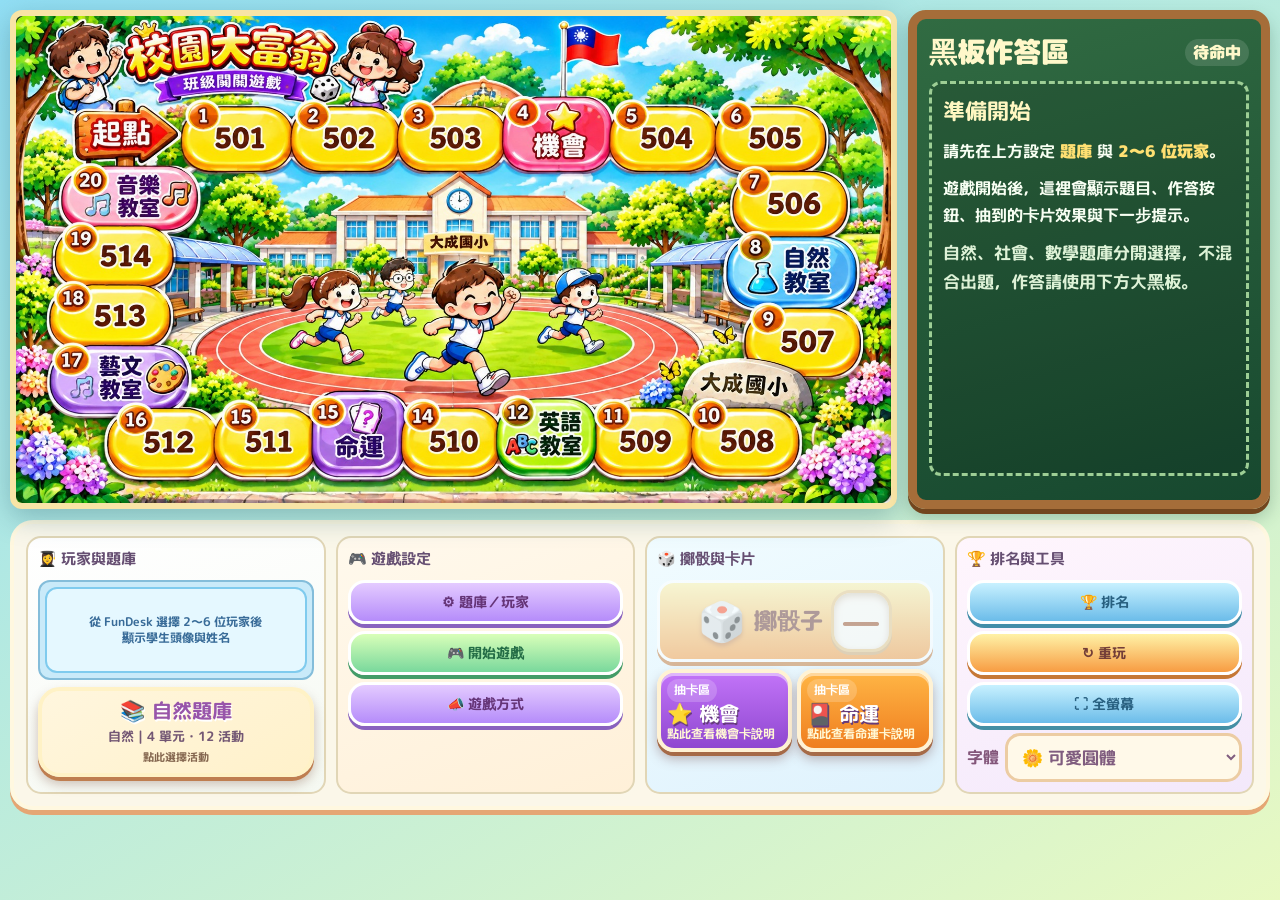
==== commit a0413599: "修正校園大富翁底圖重疊：僅保留核准圖片與玩家頭像姓名層" ====
--- a/campus-challenge.html
+++ b/campus-challenge.html
@@ -611,23 +611,20 @@
 .app>.board .token .campus-token-name{position:absolute;z-index:8;bottom:-23px;left:50%;transform:translateX(-50%);display:block;max-width:150px;min-width:max-content;padding:3px 7px;border:2px solid #fff;border-radius:999px;background:#174e77;color:white;font-size:clamp(11px,.95vw,17px)!important;font-weight:1000;line-height:1.25;white-space:nowrap;text-align:center;box-shadow:0 2px 6px #18446182;text-shadow:none;pointer-events:none}
 .app>.board .token.current .campus-token-name{background:#b0346a;color:#fff1ae}
 @media(max-width:650px){.app>.board .token{width:28px!important;height:28px!important}.app>.board .token .campus-token-name{bottom:-18px;padding:2px 4px;font-size:10px!important;max-width:86px;overflow:hidden;text-overflow:ellipsis}}
-</style></head><body><div class="app"><div class="board" id="board"><img src="[data-uri]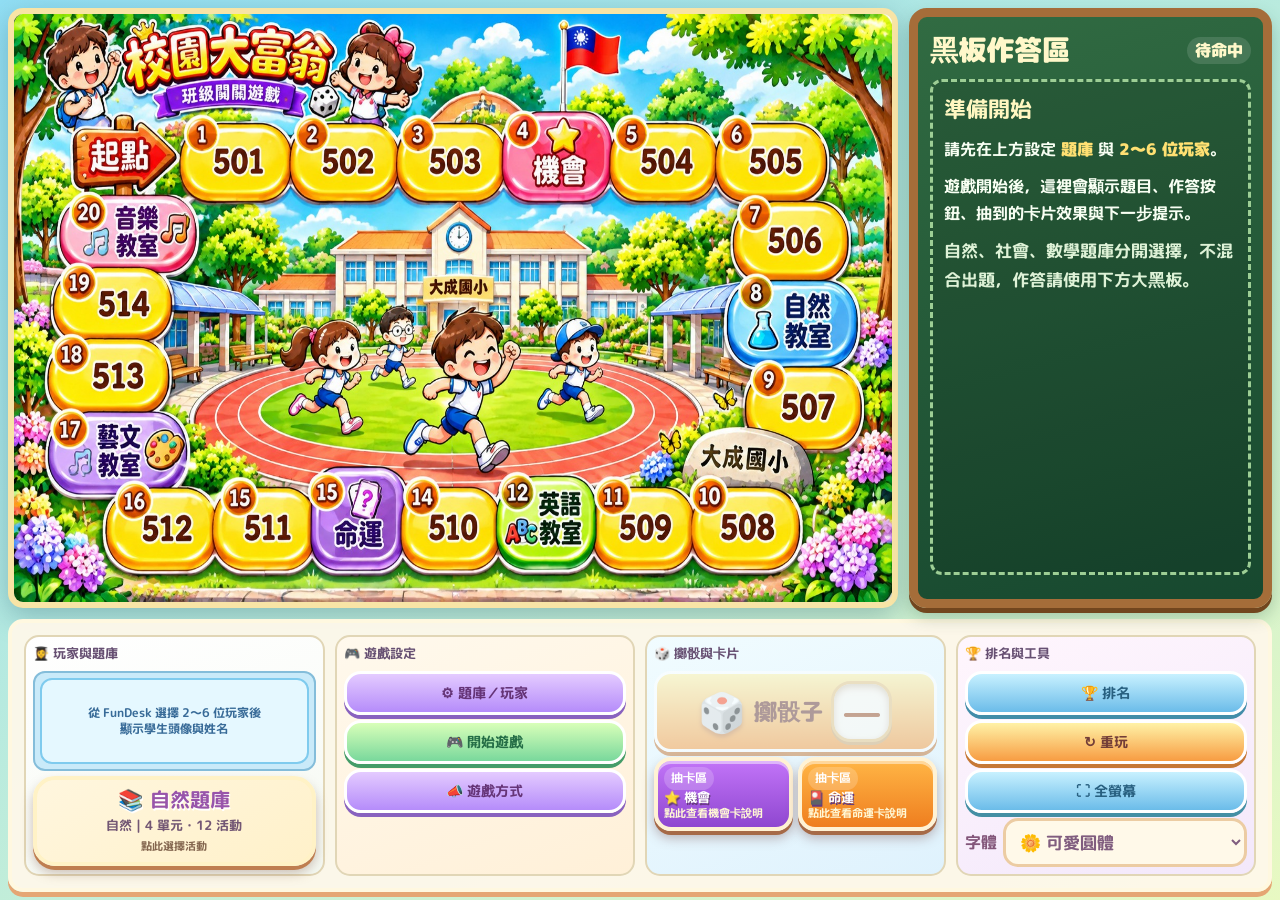
==== commit 0e2c0446: "校園大富翁改為左側滿版棋盤與右側集中黑板及功能控制台" ====
--- a/campus-challenge.html
+++ b/campus-challenge.html
@@ -487,6 +487,125 @@
 .bank-activity-group .activity-name{flex:1;font-size:14px;font-weight:800}
 .bank-activity-group .activity-count{font-size:12px;white-space:nowrap}
 @media(max-width:700px){.bank-cascade,.bank-activity-group .bank-units{grid-template-columns:1fr}}
+
+/* 2026-11-20 右側集中控制台：左側棋盤滿版 */
+@media(min-width:851px){
+ .app,.app:not(:fullscreen),.app:fullscreen{
+  display:grid!important;
+  grid-template-columns:minmax(0, 72fr) minmax(300px, 28fr)!important;
+  grid-template-rows:minmax(0,1fr)!important;
+  align-items:stretch!important;
+  gap:10px!important;
+  width:100%!important;max-width:none!important;
+  height:100dvh!important;min-height:0!important;
+  overflow:hidden!important;padding:8px!important;
+  box-sizing:border-box!important
+ }
+ .app>.board,.app:fullscreen>.board{
+  grid-column:1!important;grid-row:1!important;
+  width:100%!important;height:100%!important;
+  max-width:none!important;max-height:none!important;
+  min-width:0!important;min-height:0!important;
+  aspect-ratio:auto!important;align-self:stretch!important;
+  border-radius:15px!important;overflow:hidden!important
+ }
+ .app>.board>#campusApprovedBoard,.app:fullscreen>.board>#campusApprovedBoard{
+  width:100%!important;height:100%!important;object-fit:fill!important
+ }
+ .app>.bottom-panels,.app:fullscreen>.bottom-panels{
+  grid-column:2!important;grid-row:1!important;
+  display:flex!important;flex-direction:column!important;
+  align-items:stretch!important;
+  gap:9px!important;min-height:0!important;min-width:0!important;
+  height:100%!important;max-width:none!important;overflow:hidden!important
+ }
+ .app>.bottom-panels>.blackboard,.app:fullscreen>.bottom-panels>.blackboard{
+  position:relative!important;inset:auto!important;
+  grid-row:auto!important;grid-column:auto!important;
+  order:0!important;flex:0 0 42%!important;
+  width:100%!important;height:auto!important;
+  max-width:none!important;max-height:none!important;
+  min-width:0!important;min-height:0!important;
+  margin:0!important;padding:10px!important;
+  overflow:hidden!important
+ }
+ .app>.bottom-panels>.blackboard .bb-body{
+  min-height:0!important;overflow:auto!important
+ }
+ .app>.bottom-panels>.toolbar,.app:fullscreen>.bottom-panels>.toolbar{
+  position:relative!important;inset:auto!important;
+  grid-row:auto!important;grid-column:auto!important;
+  order:1!important;flex:1 1 auto!important;
+  display:grid!important;grid-template-columns:repeat(2,minmax(0,1fr))!important;
+  align-content:start!important;align-items:stretch!important;
+  gap:8px!important;margin:0!important;padding:9px!important;
+  width:100%!important;height:auto!important;min-height:0!important;
+  max-width:none!important;max-height:none!important;
+  overflow-x:hidden!important;overflow-y:auto!important;
+  border-radius:15px!important;box-sizing:border-box!important
+ }
+ .app>.bottom-panels>.toolbar .campus-control-column{
+  display:flex!important;flex-direction:column!important;
+  min-width:0!important;width:auto!important;
+  gap:5px!important;padding:7px!important
+ }
+ .app>.bottom-panels>.toolbar .campus-control-column h3{
+  font-size:clamp(13px,1vw,18px)!important
+ }
+ .app>.bottom-panels>.toolbar .campus-control-column>.ctl{
+  min-width:0!important;min-height:38px!important;
+  font-size:clamp(12px,.85vw,17px)!important;
+  padding:6px 4px!important;white-space:normal!important
+ }
+ .app>.bottom-panels>.toolbar .campus-control-column>.board-player-roster{
+  grid-template-columns:1fr!important;min-height:60px!important;
+  max-height:170px!important;overflow:auto!important
+ }
+ .app>.bottom-panels>.toolbar .campus-control-column>.compact-bank{
+  font-size:clamp(12px,.85vw,16px)!important
+ }
+ .app>.bottom-panels>.toolbar .campus-control-column>.deck-wrap{
+  flex-wrap:wrap!important
+ }
+ .app>.bottom-panels>.toolbar .campus-control-column>.deck-wrap>.deck{
+  min-width:65px!important;flex:1 1 40%!important
+ }
+ .app>.bottom-panels>.toolbar .campus-control-column>.deck-wrap>.deck b{
+  font-size:clamp(13px,1vw,19px)!important
+ }
+ .app>.bottom-panels>.toolbar .campus-control-column>.deck-wrap>.deck small{
+  font-size:11px!important
+ }
+}
+@media(min-width:851px) and (max-width:1150px){
+ .app,.app:not(:fullscreen),.app:fullscreen{
+  grid-template-columns:minmax(0, 66fr) minmax(290px, 34fr)!important
+ }
+}
+@media(max-width:850px){
+ .app,.app:not(:fullscreen),.app:fullscreen{
+  display:flex!important;flex-direction:column!important;
+  width:100%!important;height:auto!important;min-height:100dvh!important;
+  overflow:auto!important
+ }
+ .app>.board,.app:fullscreen>.board{
+  flex:0 0 auto!important;aspect-ratio:1672/941!important;
+  width:100%!important;height:auto!important
+ }
+ .app>.bottom-panels,.app:fullscreen>.bottom-panels{
+  display:flex!important;flex-direction:column!important;gap:9px!important;width:100%!important
+ }
+ .app>.bottom-panels>.blackboard,.app:fullscreen>.bottom-panels>.blackboard{
+  order:0!important;position:relative!important;inset:auto!important;
+  width:100%!important;height:320px!important;min-height:260px!important;
+  grid-column:auto!important;grid-row:auto!important
+ }
+ .app>.bottom-panels>.toolbar,.app:fullscreen>.bottom-panels>.toolbar{
+  order:1!important;display:grid!important;grid-template-columns:repeat(2,minmax(0,1fr))!important;
+  grid-column:auto!important;grid-row:auto!important;width:100%!important;
+  height:auto!important;max-height:none!important;overflow:visible!important
+ }
+}
 </style><style id="campusAnswerFocus20261120">
 /* Full-screen in-page blackboard: reliable in iPad/Safari even without Fullscreen API */
 body.campus-answer-focus{overflow:hidden!important}
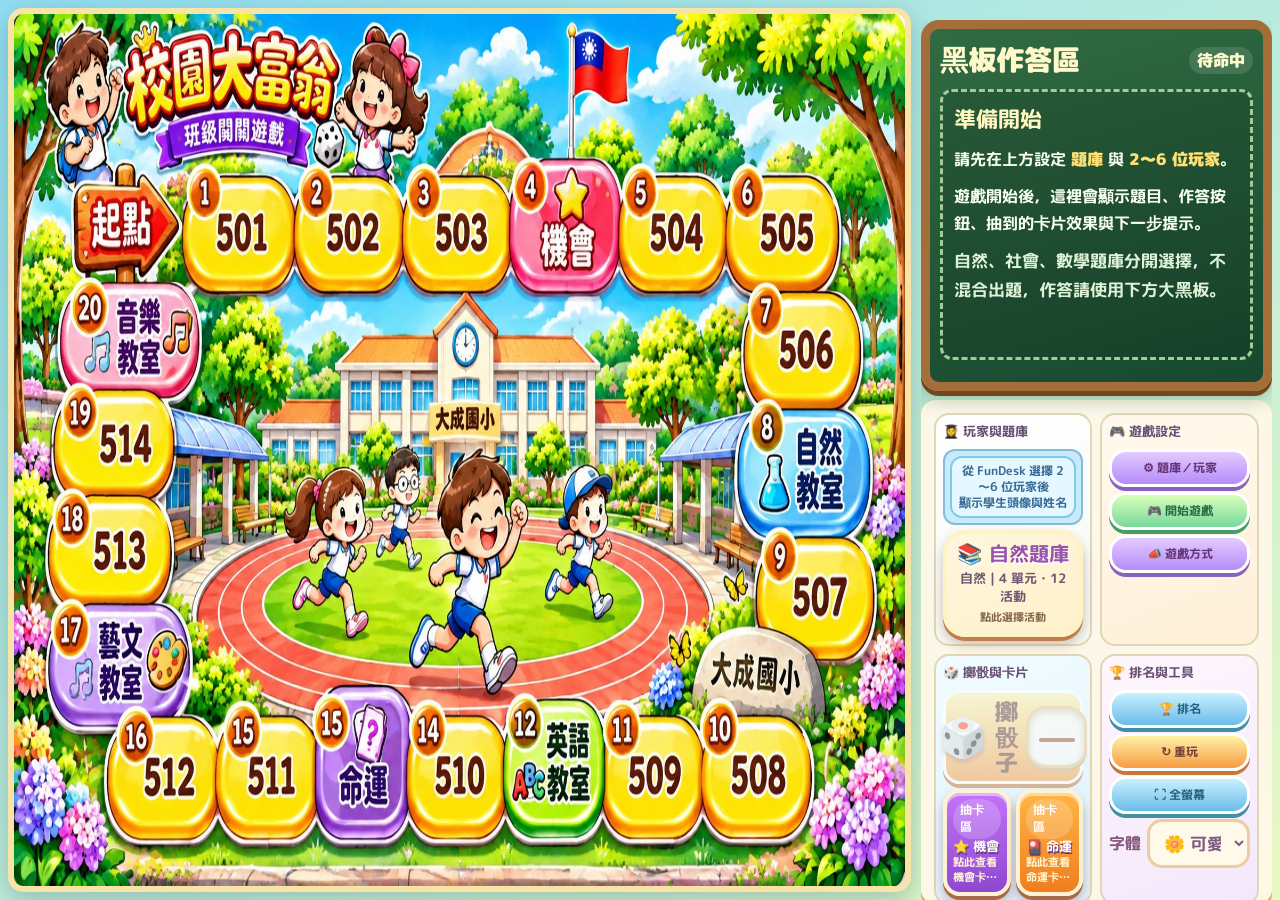
==== commit b4448d6f: "修正大富翁右側功能區樣式被後續舊CSS覆蓋" ====
--- a/campus-challenge.html
+++ b/campus-challenge.html
@@ -488,124 +488,6 @@
 .bank-activity-group .activity-count{font-size:12px;white-space:nowrap}
 @media(max-width:700px){.bank-cascade,.bank-activity-group .bank-units{grid-template-columns:1fr}}
 
-/* 2026-11-20 右側集中控制台：左側棋盤滿版 */
-@media(min-width:851px){
- .app,.app:not(:fullscreen),.app:fullscreen{
-  display:grid!important;
-  grid-template-columns:minmax(0, 72fr) minmax(300px, 28fr)!important;
-  grid-template-rows:minmax(0,1fr)!important;
-  align-items:stretch!important;
-  gap:10px!important;
-  width:100%!important;max-width:none!important;
-  height:100dvh!important;min-height:0!important;
-  overflow:hidden!important;padding:8px!important;
-  box-sizing:border-box!important
- }
- .app>.board,.app:fullscreen>.board{
-  grid-column:1!important;grid-row:1!important;
-  width:100%!important;height:100%!important;
-  max-width:none!important;max-height:none!important;
-  min-width:0!important;min-height:0!important;
-  aspect-ratio:auto!important;align-self:stretch!important;
-  border-radius:15px!important;overflow:hidden!important
- }
- .app>.board>#campusApprovedBoard,.app:fullscreen>.board>#campusApprovedBoard{
-  width:100%!important;height:100%!important;object-fit:fill!important
- }
- .app>.bottom-panels,.app:fullscreen>.bottom-panels{
-  grid-column:2!important;grid-row:1!important;
-  display:flex!important;flex-direction:column!important;
-  align-items:stretch!important;
-  gap:9px!important;min-height:0!important;min-width:0!important;
-  height:100%!important;max-width:none!important;overflow:hidden!important
- }
- .app>.bottom-panels>.blackboard,.app:fullscreen>.bottom-panels>.blackboard{
-  position:relative!important;inset:auto!important;
-  grid-row:auto!important;grid-column:auto!important;
-  order:0!important;flex:0 0 42%!important;
-  width:100%!important;height:auto!important;
-  max-width:none!important;max-height:none!important;
-  min-width:0!important;min-height:0!important;
-  margin:0!important;padding:10px!important;
-  overflow:hidden!important
- }
- .app>.bottom-panels>.blackboard .bb-body{
-  min-height:0!important;overflow:auto!important
- }
- .app>.bottom-panels>.toolbar,.app:fullscreen>.bottom-panels>.toolbar{
-  position:relative!important;inset:auto!important;
-  grid-row:auto!important;grid-column:auto!important;
-  order:1!important;flex:1 1 auto!important;
-  display:grid!important;grid-template-columns:repeat(2,minmax(0,1fr))!important;
-  align-content:start!important;align-items:stretch!important;
-  gap:8px!important;margin:0!important;padding:9px!important;
-  width:100%!important;height:auto!important;min-height:0!important;
-  max-width:none!important;max-height:none!important;
-  overflow-x:hidden!important;overflow-y:auto!important;
-  border-radius:15px!important;box-sizing:border-box!important
- }
- .app>.bottom-panels>.toolbar .campus-control-column{
-  display:flex!important;flex-direction:column!important;
-  min-width:0!important;width:auto!important;
-  gap:5px!important;padding:7px!important
- }
- .app>.bottom-panels>.toolbar .campus-control-column h3{
-  font-size:clamp(13px,1vw,18px)!important
- }
- .app>.bottom-panels>.toolbar .campus-control-column>.ctl{
-  min-width:0!important;min-height:38px!important;
-  font-size:clamp(12px,.85vw,17px)!important;
-  padding:6px 4px!important;white-space:normal!important
- }
- .app>.bottom-panels>.toolbar .campus-control-column>.board-player-roster{
-  grid-template-columns:1fr!important;min-height:60px!important;
-  max-height:170px!important;overflow:auto!important
- }
- .app>.bottom-panels>.toolbar .campus-control-column>.compact-bank{
-  font-size:clamp(12px,.85vw,16px)!important
- }
- .app>.bottom-panels>.toolbar .campus-control-column>.deck-wrap{
-  flex-wrap:wrap!important
- }
- .app>.bottom-panels>.toolbar .campus-control-column>.deck-wrap>.deck{
-  min-width:65px!important;flex:1 1 40%!important
- }
- .app>.bottom-panels>.toolbar .campus-control-column>.deck-wrap>.deck b{
-  font-size:clamp(13px,1vw,19px)!important
- }
- .app>.bottom-panels>.toolbar .campus-control-column>.deck-wrap>.deck small{
-  font-size:11px!important
- }
-}
-@media(min-width:851px) and (max-width:1150px){
- .app,.app:not(:fullscreen),.app:fullscreen{
-  grid-template-columns:minmax(0, 66fr) minmax(290px, 34fr)!important
- }
-}
-@media(max-width:850px){
- .app,.app:not(:fullscreen),.app:fullscreen{
-  display:flex!important;flex-direction:column!important;
-  width:100%!important;height:auto!important;min-height:100dvh!important;
-  overflow:auto!important
- }
- .app>.board,.app:fullscreen>.board{
-  flex:0 0 auto!important;aspect-ratio:1672/941!important;
-  width:100%!important;height:auto!important
- }
- .app>.bottom-panels,.app:fullscreen>.bottom-panels{
-  display:flex!important;flex-direction:column!important;gap:9px!important;width:100%!important
- }
- .app>.bottom-panels>.blackboard,.app:fullscreen>.bottom-panels>.blackboard{
-  order:0!important;position:relative!important;inset:auto!important;
-  width:100%!important;height:320px!important;min-height:260px!important;
-  grid-column:auto!important;grid-row:auto!important
- }
- .app>.bottom-panels>.toolbar,.app:fullscreen>.bottom-panels>.toolbar{
-  order:1!important;display:grid!important;grid-template-columns:repeat(2,minmax(0,1fr))!important;
-  grid-column:auto!important;grid-row:auto!important;width:100%!important;
-  height:auto!important;max-height:none!important;overflow:visible!important
- }
-}
 </style><style id="campusAnswerFocus20261120">
 /* Full-screen in-page blackboard: reliable in iPad/Safari even without Fullscreen API */
 body.campus-answer-focus{overflow:hidden!important}
@@ -743,7 +625,133 @@
 }
 .app>.board>#tokens{z-index:10!important}
 .app>.board>.campus-illustration,.app>.board>.campus-new-track{display:none!important}
-</style></head><body><div class="app"><div class="board" id="board"><img class="campus-board-confirmed" id="campusApprovedBoard" src="./campus-board-illustration.jpg?v=20261120-fix2" alt="校園大富翁20格精美插畫棋盤"><button class="compact-bank" type="button" aria-label="選擇自然或社會題庫" data-panel="bank"><strong id="bankSubjectLabel">📚 自然題庫</strong><span id="bankSummary">4 單元 · 12 活動</span><small>點此選擇活動</small></button><button class="hotspot players-hot" aria-label="從 FunDesk 選玩家" title="從 FunDesk 選玩家" data-panel="players"></button><button class="hotspot stats-hot" aria-label="查看玩家資訊" title="查看玩家資訊" data-panel="stats"></button><div class="board-ui deck-wrap" id="deckWrap"><button class="deck chance" id="chanceDeckBtn" aria-label="查看機會卡說明"><span class="tag">抽卡區</span><b>⭐ 機會</b><small id="chanceDeckText">點此查看機會卡說明</small></button><button class="deck fate" id="fateDeckBtn" aria-label="查看命運卡說明"><span class="tag">抽卡區</span><b>🎴 命運</b><small id="fateDeckText">點此查看命運卡說明</small></button></div><div class="board-player-roster" id="boardPlayerRoster" aria-live="polite" aria-label="遊戲玩家頭像與姓名"></div><div class="status-card"><div class="status-card-title">🌟 闖關進度</div><div id="turnSummary">請先選擇題庫與玩家</div><div id="briefRanking">玩家名單準備中</div></div><div id="tokens"></div></div><div class="bottom-panels"><section class="blackboard" id="questionBoard" aria-live="polite"><div class="bb-head"><span id="bbTitle">黑板作答區</span><span id="bbBadge">作答區</span></div><div class="bb-body" id="bbBody"></div><div class="bb-actions" id="bbActions"></div></section><section class="toolbar"><button class="ctl purple" id="setup">⚙ 題庫／玩家</button><button class="ctl green" id="begin">🎮 開始遊戲</button><button class="ctl dice" id="roll" disabled aria-label="擲骰子"><span class="dice-icon" aria-hidden="true">🎲</span><span class="dice-label">擲骰子</span><span class="dice-value" id="face" aria-live="polite">—</span></button><button class="ctl blue" id="score">🏆 排名</button><button class="ctl" id="reset">↻ 重玩</button><button class="ctl purple" id="howto">📣 遊戲方式</button><button class="ctl blue tiny-control" id="fullscreen" type="button" title="全螢幕或離開全螢幕">⛶ 全螢幕</button><label for="fontStyle" style="font-weight:900;color:#83567a">字體</label><select id="fontStyle" class="font-picker" aria-label="字體造型"><option value="cute">🌼 可愛圓體</option><option value="standard">標準字體</option></select></section></div><div class="screen" id="overlay" hidden><section class="modal" role="dialog" aria-modal="true" aria-label="遊戲選單" id="modal"></section></div><script src="./campus-bank.js?v=20261119-subject"></script><script src="./campus-social-bank.js?v=20261119-subject"></script><script src="./math-questions.js?v=20261120-m2"></script><script src="./math9-questions.js?v=20261120-v1"></script><script>
+
+/* 2026-11-20 右側集中控制台：左側棋盤滿版 */
+@media(min-width:851px){
+ .app,.app:not(:fullscreen),.app:fullscreen{
+  display:grid!important;
+  grid-template-columns:minmax(0, 72fr) minmax(300px, 28fr)!important;
+  grid-template-rows:minmax(0,1fr)!important;
+  align-items:stretch!important;
+  gap:10px!important;
+  width:100%!important;max-width:none!important;
+  height:100dvh!important;min-height:0!important;
+  overflow:hidden!important;padding:8px!important;
+  box-sizing:border-box!important
+ }
+ .app>.board,.app:fullscreen>.board{
+  grid-column:1!important;grid-row:1!important;
+  width:100%!important;height:100%!important;
+  max-width:none!important;max-height:none!important;
+  min-width:0!important;min-height:0!important;
+  aspect-ratio:auto!important;align-self:stretch!important;
+  border-radius:15px!important;overflow:hidden!important
+ }
+ .app>.board>#campusApprovedBoard,.app:fullscreen>.board>#campusApprovedBoard{
+  width:100%!important;height:100%!important;object-fit:fill!important
+ }
+ .app>.bottom-panels,.app:fullscreen>.bottom-panels{
+  grid-column:2!important;grid-row:1!important;
+  display:flex!important;flex-direction:column!important;
+  align-items:stretch!important;
+  gap:9px!important;min-height:0!important;min-width:0!important;
+  height:100%!important;max-width:none!important;overflow:hidden!important
+ }
+ .app>.bottom-panels>.blackboard,.app:fullscreen>.bottom-panels>.blackboard{
+  position:relative!important;inset:auto!important;
+  grid-row:auto!important;grid-column:auto!important;
+  order:0!important;flex:0 0 42%!important;
+  width:100%!important;height:auto!important;
+  max-width:none!important;max-height:none!important;
+  min-width:0!important;min-height:0!important;
+  margin:0!important;padding:10px!important;
+  overflow:hidden!important
+ }
+ .app>.bottom-panels>.blackboard .bb-body{
+  min-height:0!important;overflow:auto!important
+ }
+ .app>.bottom-panels>.toolbar,.app:fullscreen>.bottom-panels>.toolbar{
+  position:relative!important;inset:auto!important;
+  grid-row:auto!important;grid-column:auto!important;
+  order:1!important;flex:1 1 auto!important;
+  display:grid!important;grid-template-columns:repeat(2,minmax(0,1fr))!important;
+  align-content:start!important;align-items:stretch!important;
+  gap:8px!important;margin:0!important;padding:9px!important;
+  width:100%!important;height:auto!important;min-height:0!important;
+  max-width:none!important;max-height:none!important;
+  overflow-x:hidden!important;overflow-y:auto!important;
+  border-radius:15px!important;box-sizing:border-box!important
+ }
+ .app>.bottom-panels>.toolbar .campus-control-column{
+  display:flex!important;flex-direction:column!important;
+  min-width:0!important;width:auto!important;
+  gap:5px!important;padding:7px!important
+ }
+ .app>.bottom-panels>.toolbar .campus-control-column h3{
+  font-size:clamp(13px,1vw,18px)!important
+ }
+ .app>.bottom-panels>.toolbar .campus-control-column>.ctl{
+  min-width:0!important;min-height:38px!important;
+  font-size:clamp(12px,.85vw,17px)!important;
+  padding:6px 4px!important;white-space:normal!important
+ }
+ .app>.bottom-panels>.toolbar .campus-control-column>.board-player-roster{
+  grid-template-columns:1fr!important;min-height:60px!important;
+  max-height:170px!important;overflow:auto!important
+ }
+ .app>.bottom-panels>.toolbar .campus-control-column>.compact-bank{
+  font-size:clamp(12px,.85vw,16px)!important
+ }
+ .app>.bottom-panels>.toolbar .campus-control-column>.deck-wrap{
+  flex-wrap:wrap!important
+ }
+ .app>.bottom-panels>.toolbar .campus-control-column>.deck-wrap>.deck{
+  min-width:65px!important;flex:1 1 40%!important
+ }
+ .app>.bottom-panels>.toolbar .campus-control-column>.deck-wrap>.deck b{
+  font-size:clamp(13px,1vw,19px)!important
+ }
+ .app>.bottom-panels>.toolbar .campus-control-column>.deck-wrap>.deck small{
+  font-size:11px!important
+ }
+}
+@media(min-width:851px) and (max-width:1150px){
+ .app,.app:not(:fullscreen),.app:fullscreen{
+  grid-template-columns:minmax(0, 66fr) minmax(290px, 34fr)!important
+ }
+}
+@media(max-width:850px){
+ .app,.app:not(:fullscreen),.app:fullscreen{
+  display:flex!important;flex-direction:column!important;
+  width:100%!important;height:auto!important;min-height:100dvh!important;
+  overflow:auto!important
+ }
+ .app>.board,.app:fullscreen>.board{
+  flex:0 0 auto!important;aspect-ratio:1672/941!important;
+  width:100%!important;height:auto!important
+ }
+ .app>.bottom-panels,.app:fullscreen>.bottom-panels{
+  display:flex!important;flex-direction:column!important;gap:9px!important;width:100%!important
+ }
+ .app>.bottom-panels>.blackboard,.app:fullscreen>.bottom-panels>.blackboard{
+  order:0!important;position:relative!important;inset:auto!important;
+  width:100%!important;height:320px!important;min-height:260px!important;
+  grid-column:auto!important;grid-row:auto!important
+ }
+ .app>.bottom-panels>.toolbar,.app:fullscreen>.bottom-panels>.toolbar{
+  order:1!important;display:grid!important;grid-template-columns:repeat(2,minmax(0,1fr))!important;
+  grid-column:auto!important;grid-row:auto!important;width:100%!important;
+  height:auto!important;max-height:none!important;overflow:visible!important
+ }
+}
+
+/* 最高優先級的新版雙欄：此處在全部舊版樣式之後，防止被覆蓋 */
+@media(min-width:851px){
+ .app>.bottom-panels,.app:fullscreen>.bottom-panels{display:flex!important;grid-template-columns:none!important;grid-template-rows:none!important}
+ .app>.bottom-panels>.blackboard,.app:fullscreen>.bottom-panels>.blackboard{flex:0 0 42%!important;align-self:stretch!important}
+ .app>.bottom-panels>.toolbar,.app:fullscreen>.bottom-panels>.toolbar{flex:1 1 0!important;grid-template-columns:repeat(2,minmax(0,1fr))!important}
+}
+</style></head><body><div class="app"><div class="board" id="board"><img class="campus-board-confirmed" id="campusApprovedBoard" src="./campus-board-illustration.jpg?v=right-sidebar-fix2" alt="校園大富翁20格精美插畫棋盤"><button class="compact-bank" type="button" aria-label="選擇自然或社會題庫" data-panel="bank"><strong id="bankSubjectLabel">📚 自然題庫</strong><span id="bankSummary">4 單元 · 12 活動</span><small>點此選擇活動</small></button><button class="hotspot players-hot" aria-label="從 FunDesk 選玩家" title="從 FunDesk 選玩家" data-panel="players"></button><button class="hotspot stats-hot" aria-label="查看玩家資訊" title="查看玩家資訊" data-panel="stats"></button><div class="board-ui deck-wrap" id="deckWrap"><button class="deck chance" id="chanceDeckBtn" aria-label="查看機會卡說明"><span class="tag">抽卡區</span><b>⭐ 機會</b><small id="chanceDeckText">點此查看機會卡說明</small></button><button class="deck fate" id="fateDeckBtn" aria-label="查看命運卡說明"><span class="tag">抽卡區</span><b>🎴 命運</b><small id="fateDeckText">點此查看命運卡說明</small></button></div><div class="board-player-roster" id="boardPlayerRoster" aria-live="polite" aria-label="遊戲玩家頭像與姓名"></div><div class="status-card"><div class="status-card-title">🌟 闖關進度</div><div id="turnSummary">請先選擇題庫與玩家</div><div id="briefRanking">玩家名單準備中</div></div><div id="tokens"></div></div><div class="bottom-panels"><section class="blackboard" id="questionBoard" aria-live="polite"><div class="bb-head"><span id="bbTitle">黑板作答區</span><span id="bbBadge">作答區</span></div><div class="bb-body" id="bbBody"></div><div class="bb-actions" id="bbActions"></div></section><section class="toolbar"><button class="ctl purple" id="setup">⚙ 題庫／玩家</button><button class="ctl green" id="begin">🎮 開始遊戲</button><button class="ctl dice" id="roll" disabled aria-label="擲骰子"><span class="dice-icon" aria-hidden="true">🎲</span><span class="dice-label">擲骰子</span><span class="dice-value" id="face" aria-live="polite">—</span></button><button class="ctl blue" id="score">🏆 排名</button><button class="ctl" id="reset">↻ 重玩</button><button class="ctl purple" id="howto">📣 遊戲方式</button><button class="ctl blue tiny-control" id="fullscreen" type="button" title="全螢幕或離開全螢幕">⛶ 全螢幕</button><label for="fontStyle" style="font-weight:900;color:#83567a">字體</label><select id="fontStyle" class="font-picker" aria-label="字體造型"><option value="cute">🌼 可愛圓體</option><option value="standard">標準字體</option></select></section></div><div class="screen" id="overlay" hidden><section class="modal" role="dialog" aria-modal="true" aria-label="遊戲選單" id="modal"></section></div><script src="./campus-bank.js?v=20261119-subject"></script><script src="./campus-social-bank.js?v=20261119-subject"></script><script src="./math-questions.js?v=20261120-m2"></script><script src="./math9-questions.js?v=20261120-v1"></script><script>
 (()=>{'use strict';
 const $=id=>document.getElementById(id),html=s=>String(s??'').replace(/[&<>"']/g,c=>({'&':'&amp;','<':'&lt;','>':'&gt;','"':'&quot;',"'":'&#39;'}[c])),rand=a=>a[Math.floor(Math.random()*a.length)],uuid=()=>globalThis.crypto?.randomUUID?.()||String(Date.now())+'-'+Math.random();
 // Coordinates refer to the user's exact 1672 × 941 original illustrated board.
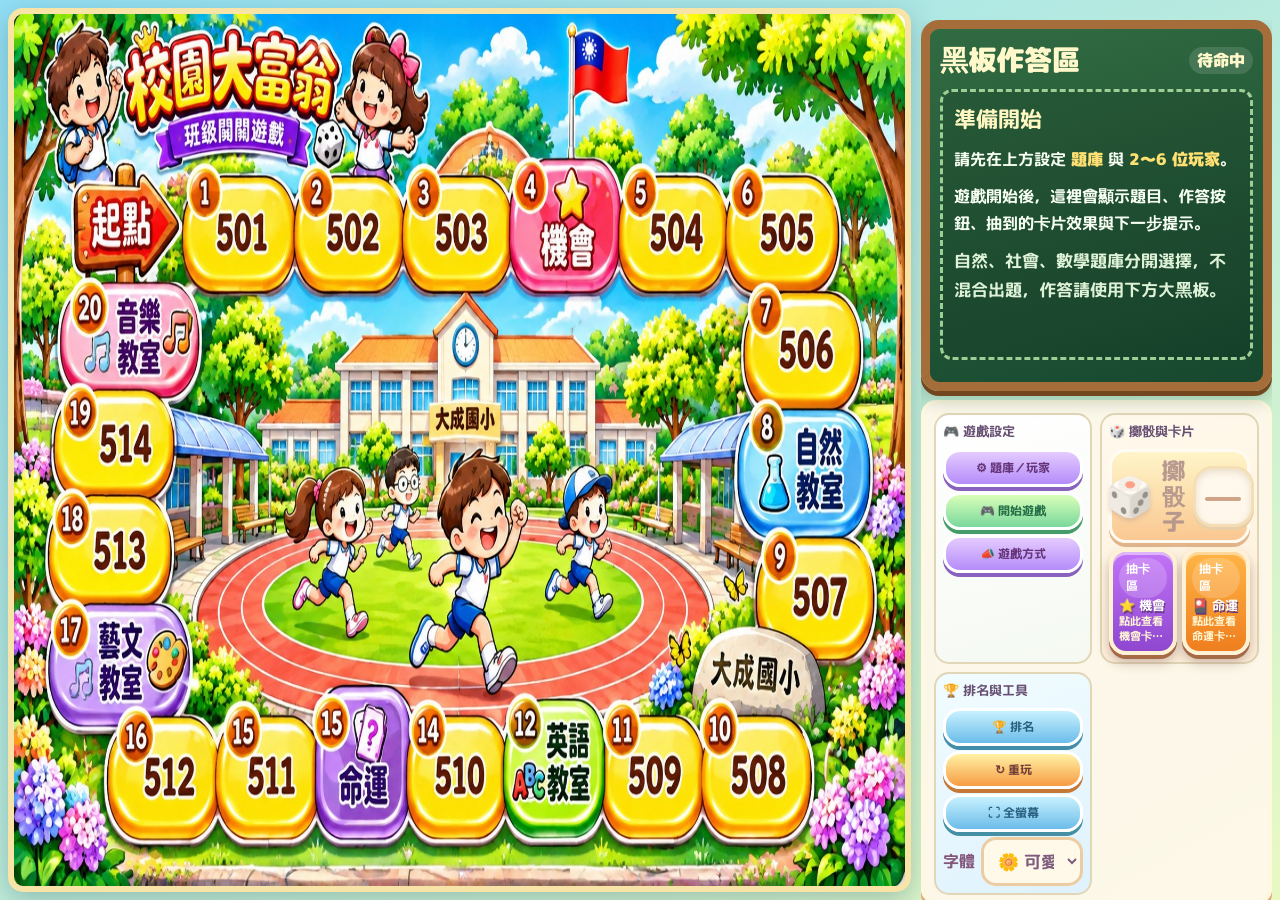
==== commit 0b6f3d09: "刪除校園大富翁右側玩家與題庫重複欄目並保留設定資料節點" ====
--- a/campus-challenge.html
+++ b/campus-challenge.html
@@ -771,9 +771,14 @@
  els.bank=board.querySelector('.compact-bank');
  els.decks=board.querySelector('.deck-wrap');
  els.roster=board.querySelector('.board-player-roster');
+ // 保留相關 DOM 節點供原有程式更新資料，但不再顯示重複欄目。
+ const hiddenStore=document.createElement('div');
+ hiddenStore.hidden=true;
+ hiddenStore.style.setProperty('display','none','important');
+ hiddenStore.setAttribute('aria-hidden','true');
+ for(const el of [els.bank,els.roster])if(el)hiddenStore.append(el);
  const oldFont=bar.querySelector('label[for="fontStyle"]');
  const groups=[
-  {title:'👩‍🎓 玩家與題庫',items:[els.roster,els.bank]},
   {title:'🎮 遊戲設定',items:[els.setup,els.begin,els.howto]},
   {title:'🎲 擲骰與卡片',items:[els.roll,els.decks]},
   {title:'🏆 排名與工具',items:[els.score,els.reset,els.fullscreen]}
@@ -789,6 +794,7 @@
  if(oldFont)fontRow.append(oldFont);
  if(els.fontStyle)fontRow.append(els.fontStyle);
  bar.lastElementChild.append(fontRow);
+ bar.append(hiddenStore);
 },0);
 const P_ILLUSTRATION=[[25.1,24.5],[35.4,24.5],[45.7,24.5],[61.5,24.5],[73,24.5],[85,24.5],[87.9,39.5],[88.7,52.8],[87.9,66.1],[82.2,87.5],[69.7,87.5],[58.1,87.5],[46.7,87.5],[36.3,87.5],[25.5,87.5],[16.9,87.5],[12,72],[11.3,59],[11.8,46],[13.1,34]];
 const icons=['🔵','🔴','🟡','🟢','🟣','🩷'];
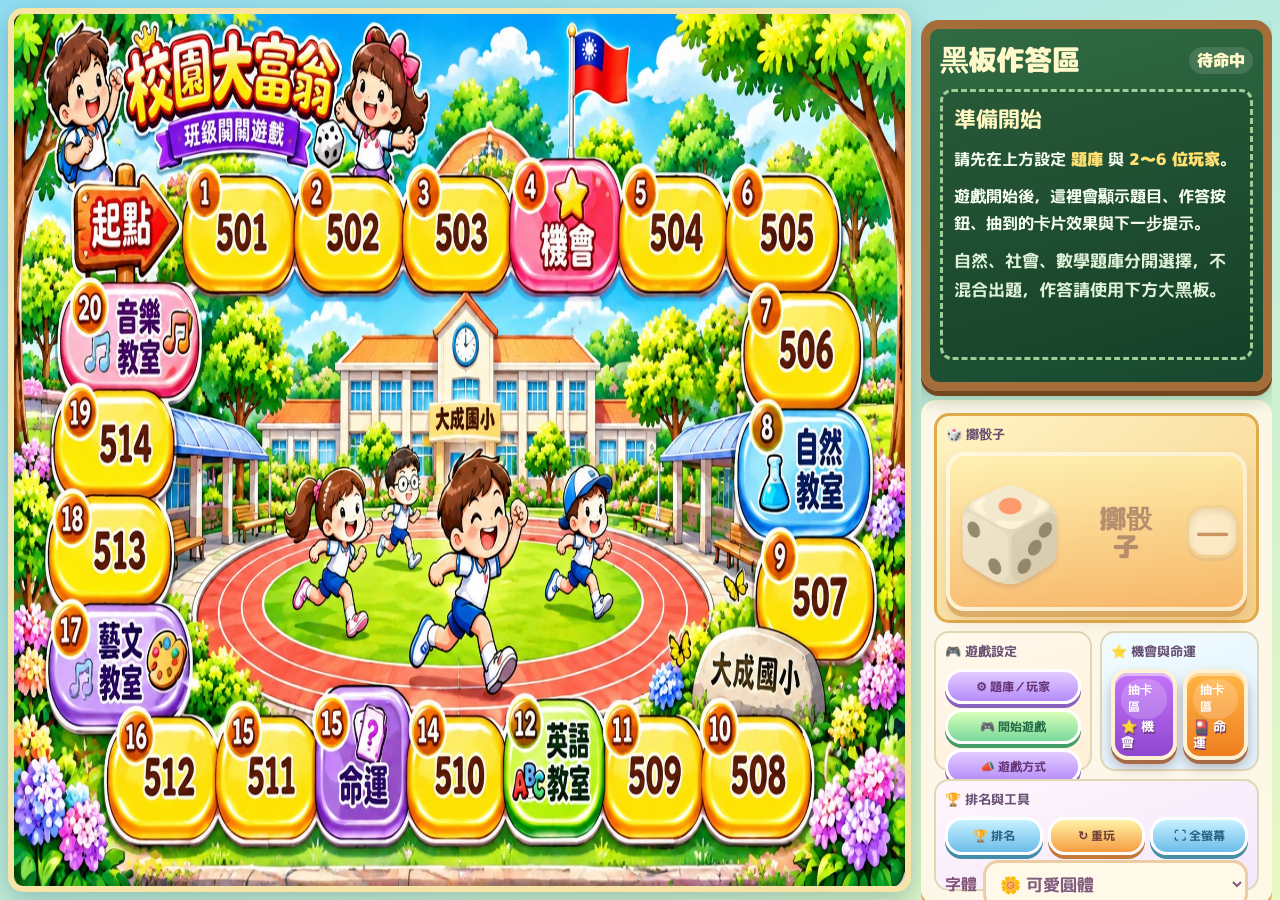
==== commit 88043d5b: "校園大富翁黑板下方功能區重排滿版，大型骰子佔最主要區域" ====
--- a/campus-challenge.html
+++ b/campus-challenge.html
@@ -751,6 +751,87 @@
  .app>.bottom-panels>.blackboard,.app:fullscreen>.bottom-panels>.blackboard{flex:0 0 42%!important;align-self:stretch!important}
  .app>.bottom-panels>.toolbar,.app:fullscreen>.bottom-panels>.toolbar{flex:1 1 0!important;grid-template-columns:repeat(2,minmax(0,1fr))!important}
 }
+
+/* 2026-11-20: 全寬功能儀表板 — 大骰子優先，三區填滿右側 */
+.app>.bottom-panels>.toolbar.campus-control-dashboard,
+.app:fullscreen>.bottom-panels>.toolbar.campus-control-dashboard{
+ display:grid!important;grid-template-columns:repeat(2,minmax(0,1fr))!important;
+ grid-template-rows:minmax(172px,1.5fr) minmax(132px,1fr) minmax(104px,.8fr)!important;
+ align-content:stretch!important;align-items:stretch!important;
+ gap:8px!important;padding:9px!important;
+ width:100%!important;max-width:none!important;min-width:0!important;
+ height:100%!important;max-height:none!important;overflow-x:hidden!important;
+ overflow-y:auto!important;box-sizing:border-box!important
+}
+.app>.bottom-panels>.toolbar.campus-control-dashboard>.campus-control-column{
+ min-width:0!important;min-height:0!important;max-width:none!important;
+ width:100%!important;margin:0!important;padding:9px!important;
+ display:flex!important;flex-direction:column!important;align-items:stretch!important;
+ gap:5px!important;box-sizing:border-box!important
+}
+.app>.bottom-panels>.toolbar.campus-control-dashboard>.campus-zone-dice{
+ grid-column:1/-1!important;grid-row:1!important;
+ background:linear-gradient(145deg,#fff4c5,#f7d18b)!important;border:3px solid #e1aa4a!important
+}
+.app>.bottom-panels>.toolbar.campus-control-dashboard>.campus-zone-settings{grid-column:1!important;grid-row:2!important}
+.app>.bottom-panels>.toolbar.campus-control-dashboard>.campus-zone-cards{grid-column:2!important;grid-row:2!important}
+.app>.bottom-panels>.toolbar.campus-control-dashboard>.campus-zone-tools{
+ grid-column:1/-1!important;grid-row:3!important;
+ display:grid!important;grid-template-columns:repeat(3,minmax(0,1fr))!important;
+ grid-template-rows:auto 1fr auto!important;gap:5px!important;align-content:stretch!important
+}
+.app>.bottom-panels>.toolbar.campus-control-dashboard>.campus-zone-tools>h3{
+ grid-column:1/-1!important;grid-row:1!important
+}
+.app>.bottom-panels>.toolbar.campus-control-dashboard>.campus-zone-tools>.campus-font-row{
+ grid-column:1/-1!important;grid-row:3!important
+}
+.app>.bottom-panels>.toolbar.campus-control-dashboard>.campus-zone-dice>#roll{
+ display:flex!important;flex:1 1 auto!important;flex-direction:row!important;
+ align-items:center!important;justify-content:center!important;
+ width:100%!important;height:100%!important;min-height:115px!important;
+ gap:clamp(8px,1.8vw,22px)!important;border-width:4px!important;
+ border-radius:19px!important;font-size:clamp(19px,1.7vw,31px)!important;
+ box-shadow:0 6px 0 #bf792c,0 10px 16px #a2653660!important
+}
+.app>.bottom-panels>.toolbar.campus-control-dashboard>.campus-zone-dice>#roll .dice-icon{
+ font-size:clamp(58px,7vw,112px)!important;line-height:1!important
+}
+.app>.bottom-panels>.toolbar.campus-control-dashboard>.campus-zone-dice>#roll .dice-label{
+ font-size:clamp(20px,2vw,34px)!important;font-weight:1000!important
+}
+.app>.bottom-panels>.toolbar.campus-control-dashboard>.campus-zone-dice>#roll .dice-value{
+ font-size:clamp(26px,2.6vw,45px)!important
+}
+.app>.bottom-panels>.toolbar.campus-control-dashboard>.campus-zone-cards>.deck-wrap{
+ display:grid!important;grid-template-columns:repeat(2,minmax(0,1fr))!important;
+ flex:1 1 auto!important;gap:6px!important;width:100%!important;
+ height:100%!important;min-height:90px!important
+}
+.app>.bottom-panels>.toolbar.campus-control-dashboard>.campus-zone-cards>.deck-wrap>.deck{
+ width:100%!important;min-height:80px!important;height:100%!important
+}
+.app>.bottom-panels>.toolbar.campus-control-dashboard>.campus-zone-settings>.ctl{
+ flex:1 1 auto!important;min-height:35px!important
+}
+.app>.bottom-panels>.toolbar.campus-control-dashboard>.campus-zone-tools>.ctl{
+ min-height:38px!important;height:100%!important
+}
+@media(max-width:850px){
+ .app>.bottom-panels>.toolbar.campus-control-dashboard,
+ .app:fullscreen>.bottom-panels>.toolbar.campus-control-dashboard{
+  height:auto!important;min-height:520px!important;
+  grid-template-rows:minmax(170px,auto) minmax(180px,auto) auto!important;
+  overflow:visible!important
+ }
+}
+@media(max-width:470px){
+ .app>.bottom-panels>.toolbar.campus-control-dashboard{
+  grid-template-columns:repeat(2,minmax(0,1fr))!important;
+ }
+ .app>.bottom-panels>.toolbar.campus-control-dashboard>.campus-zone-dice>#roll .dice-icon{font-size:60px!important}
+ .app>.bottom-panels>.toolbar.campus-control-dashboard>.campus-zone-dice>#roll .dice-label{font-size:21px!important}
+}
 </style></head><body><div class="app"><div class="board" id="board"><img class="campus-board-confirmed" id="campusApprovedBoard" src="./campus-board-illustration.jpg?v=right-sidebar-fix2" alt="校園大富翁20格精美插畫棋盤"><button class="compact-bank" type="button" aria-label="選擇自然或社會題庫" data-panel="bank"><strong id="bankSubjectLabel">📚 自然題庫</strong><span id="bankSummary">4 單元 · 12 活動</span><small>點此選擇活動</small></button><button class="hotspot players-hot" aria-label="從 FunDesk 選玩家" title="從 FunDesk 選玩家" data-panel="players"></button><button class="hotspot stats-hot" aria-label="查看玩家資訊" title="查看玩家資訊" data-panel="stats"></button><div class="board-ui deck-wrap" id="deckWrap"><button class="deck chance" id="chanceDeckBtn" aria-label="查看機會卡說明"><span class="tag">抽卡區</span><b>⭐ 機會</b><small id="chanceDeckText">點此查看機會卡說明</small></button><button class="deck fate" id="fateDeckBtn" aria-label="查看命運卡說明"><span class="tag">抽卡區</span><b>🎴 命運</b><small id="fateDeckText">點此查看命運卡說明</small></button></div><div class="board-player-roster" id="boardPlayerRoster" aria-live="polite" aria-label="遊戲玩家頭像與姓名"></div><div class="status-card"><div class="status-card-title">🌟 闖關進度</div><div id="turnSummary">請先選擇題庫與玩家</div><div id="briefRanking">玩家名單準備中</div></div><div id="tokens"></div></div><div class="bottom-panels"><section class="blackboard" id="questionBoard" aria-live="polite"><div class="bb-head"><span id="bbTitle">黑板作答區</span><span id="bbBadge">作答區</span></div><div class="bb-body" id="bbBody"></div><div class="bb-actions" id="bbActions"></div></section><section class="toolbar"><button class="ctl purple" id="setup">⚙ 題庫／玩家</button><button class="ctl green" id="begin">🎮 開始遊戲</button><button class="ctl dice" id="roll" disabled aria-label="擲骰子"><span class="dice-icon" aria-hidden="true">🎲</span><span class="dice-label">擲骰子</span><span class="dice-value" id="face" aria-live="polite">—</span></button><button class="ctl blue" id="score">🏆 排名</button><button class="ctl" id="reset">↻ 重玩</button><button class="ctl purple" id="howto">📣 遊戲方式</button><button class="ctl blue tiny-control" id="fullscreen" type="button" title="全螢幕或離開全螢幕">⛶ 全螢幕</button><label for="fontStyle" style="font-weight:900;color:#83567a">字體</label><select id="fontStyle" class="font-picker" aria-label="字體造型"><option value="cute">🌼 可愛圓體</option><option value="standard">標準字體</option></select></section></div><div class="screen" id="overlay" hidden><section class="modal" role="dialog" aria-modal="true" aria-label="遊戲選單" id="modal"></section></div><script src="./campus-bank.js?v=20261119-subject"></script><script src="./campus-social-bank.js?v=20261119-subject"></script><script src="./math-questions.js?v=20261120-m2"></script><script src="./math9-questions.js?v=20261120-v1"></script><script>
 (()=>{'use strict';
 const $=id=>document.getElementById(id),html=s=>String(s??'').replace(/[&<>"']/g,c=>({'&':'&amp;','<':'&lt;','>':'&gt;','"':'&quot;',"'":'&#39;'}[c])),rand=a=>a[Math.floor(Math.random()*a.length)],uuid=()=>globalThis.crypto?.randomUUID?.()||String(Date.now())+'-'+Math.random();
@@ -779,13 +860,16 @@
  for(const el of [els.bank,els.roster])if(el)hiddenStore.append(el);
  const oldFont=bar.querySelector('label[for="fontStyle"]');
  const groups=[
-  {title:'🎮 遊戲設定',items:[els.setup,els.begin,els.howto]},
-  {title:'🎲 擲骰與卡片',items:[els.roll,els.decks]},
-  {title:'🏆 排名與工具',items:[els.score,els.reset,els.fullscreen]}
+  {name:'dice',title:'🎲 擲骰子',items:[els.roll]},
+  {name:'settings',title:'🎮 遊戲設定',items:[els.setup,els.begin,els.howto]},
+  {name:'cards',title:'⭐ 機會與命運',items:[els.decks]},
+  {name:'tools',title:'🏆 排名與工具',items:[els.score,els.reset,els.fullscreen]}
  ];
  bar.replaceChildren();
+ bar.classList.add('campus-control-dashboard');
  groups.forEach(group=>{
-  const col=document.createElement('section');col.className='campus-control-column';
+  const col=document.createElement('section');
+  col.className='campus-control-column campus-zone-'+group.name;
   const head=document.createElement('h3');head.textContent=group.title;col.append(head);
   group.items.forEach(item=>{if(item)col.append(item)});
   bar.append(col);
@@ -793,7 +877,7 @@
  const fontRow=document.createElement('div');fontRow.className='campus-font-row';
  if(oldFont)fontRow.append(oldFont);
  if(els.fontStyle)fontRow.append(els.fontStyle);
- bar.lastElementChild.append(fontRow);
+ bar.querySelector('.campus-zone-tools').append(fontRow);
  bar.append(hiddenStore);
 },0);
 const P_ILLUSTRATION=[[25.1,24.5],[35.4,24.5],[45.7,24.5],[61.5,24.5],[73,24.5],[85,24.5],[87.9,39.5],[88.7,52.8],[87.9,66.1],[82.2,87.5],[69.7,87.5],[58.1,87.5],[46.7,87.5],[36.3,87.5],[25.5,87.5],[16.9,87.5],[12,72],[11.3,59],[11.8,46],[13.1,34]];
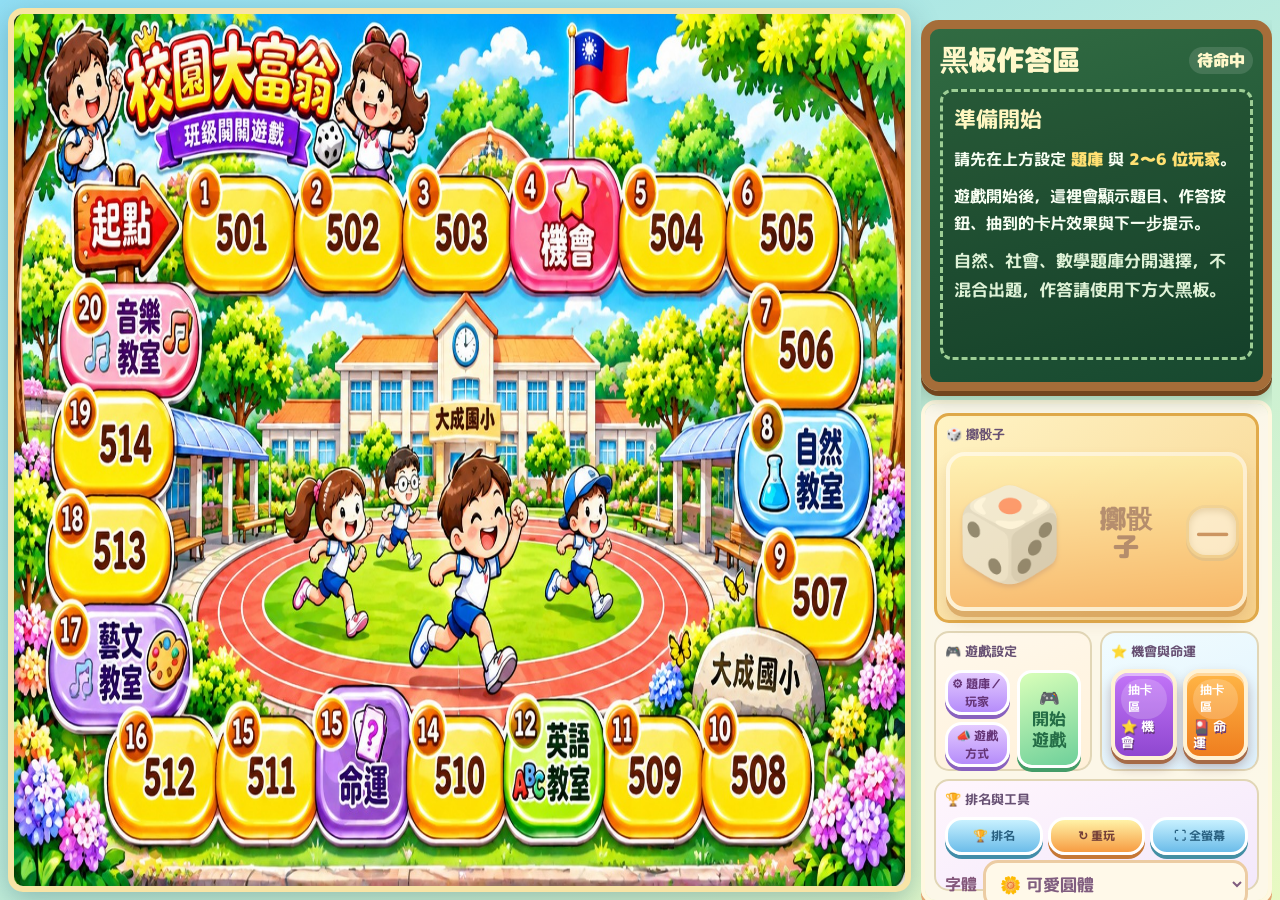
==== commit b4b6381f: "大富翁遊戲設定改雙欄：左題庫玩家與說明、右大型開始遊戲" ====
--- a/campus-challenge.html
+++ b/campus-challenge.html
@@ -832,6 +832,94 @@
  .app>.bottom-panels>.toolbar.campus-control-dashboard>.campus-zone-dice>#roll .dice-icon{font-size:60px!important}
  .app>.bottom-panels>.toolbar.campus-control-dashboard>.campus-zone-dice>#roll .dice-label{font-size:21px!important}
 }
+
+/* 答完題後：獨立詳解畫面，不顯示選項、不要捲軸，自動縮放內文 */
+body.campus-answer-focus.campus-explanation-focus,
+body.campus-answer-focus.campus-explanation-focus #questionBoard{
+ overflow:hidden!important;
+}
+body.campus-answer-focus.campus-explanation-focus #questionBoard{
+ padding:clamp(8px,1.3vw,18px)!important;gap:6px!important;
+}
+body.campus-answer-focus.campus-explanation-focus #questionBoard .bb-head{
+ flex:0 0 auto!important;font-size:clamp(20px,2.2vw,38px)!important;
+ margin-bottom:0!important;line-height:1.12!important
+}
+body.campus-answer-focus.campus-explanation-focus #questionBoard .bb-body{
+ flex:1 1 0!important;min-height:0!important;overflow:hidden!important;
+ padding:clamp(8px,1.1vw,16px)!important;
+ font-size:clamp(18px,2vw,30px)!important;line-height:1.3!important
+}
+body.campus-answer-focus.campus-explanation-focus .campus-explanation-content{
+ display:flex;flex-direction:column;gap:clamp(7px,.95vh,14px);
+ width:100%;height:auto;min-height:0;margin:0;
+}
+body.campus-answer-focus.campus-explanation-focus .campus-explanation-question{
+ margin:0!important;font-size:clamp(22px,2.5vw,42px)!important;
+ line-height:1.22!important;color:#fff7c1!important
+}
+body.campus-answer-focus.campus-explanation-focus .campus-explanation-outcome{
+ font-weight:1000;font-size:clamp(25px,2.9vw,50px)!important;
+ color:#ffe28f;line-height:1.16
+}
+body.campus-answer-focus.campus-explanation-focus .campus-explanation-answer{
+ padding:clamp(7px,.9vw,14px);background:#ecfff1;color:#245a32;
+ border-radius:12px;font-weight:900;font-size:clamp(20px,2.1vw,34px)!important
+}
+body.campus-answer-focus.campus-explanation-focus .campus-explanation-detail{
+ padding:clamp(9px,1.2vw,18px)!important;border:2px solid #a8d6a5;
+ border-radius:13px;background:#153a21;color:#f5fff0;
+ font-size:clamp(20px,2vw,32px)!important;line-height:1.36!important;
+ overflow-wrap:anywhere
+}
+body.campus-answer-focus.campus-explanation-focus .campus-explanation-detail strong{
+ color:#ffe28f;font-size:1.1em
+}
+body.campus-answer-focus.campus-explanation-focus .campus-explanation-detail p{
+ margin:5px 0 0!important;white-space:pre-wrap
+}
+body.campus-answer-focus.campus-explanation-focus #questionBoard .bb-actions{
+ flex:0 0 auto!important;margin:0!important;padding:4px!important;
+ max-height:none!important;overflow:visible!important
+}
+body.campus-answer-focus.campus-explanation-focus #questionBoard .bb-btn{
+ min-height:clamp(48px,7vh,72px)!important;
+ padding:8px 30px!important;font-size:clamp(20px,2.2vw,35px)!important
+}
+
+/* 遊戲設定：左兩列題庫玩家／遊戲方式，右一欄大型開始遊戲 */
+.app>.bottom-panels>.toolbar.campus-control-dashboard>.campus-zone-settings{
+ display:grid!important;
+ grid-template-columns:minmax(0,1fr) minmax(0,1fr)!important;
+ grid-template-rows:auto minmax(45px,1fr) minmax(45px,1fr)!important;
+ gap:7px!important;align-items:stretch!important;align-content:stretch!important;
+ min-width:0!important;min-height:0!important
+}
+.app>.bottom-panels>.toolbar.campus-control-dashboard>.campus-zone-settings>h3{
+ grid-column:1/-1!important;grid-row:1!important;margin:0 0 2px!important
+}
+.app>.bottom-panels>.toolbar.campus-control-dashboard>.campus-zone-settings>#setup{
+ grid-column:1!important;grid-row:2!important
+}
+.app>.bottom-panels>.toolbar.campus-control-dashboard>.campus-zone-settings>#howto{
+ grid-column:1!important;grid-row:3!important
+}
+.app>.bottom-panels>.toolbar.campus-control-dashboard>.campus-zone-settings>#begin{
+ grid-column:2!important;grid-row:2/4!important;
+ display:flex!important;align-items:center!important;justify-content:center!important;
+ height:100%!important;min-height:98px!important;
+ background:linear-gradient(160deg,#d9ffb9,#6ed09a)!important;
+ font-size:clamp(16px,1.3vw,23px)!important;
+ padding:8px!important;line-height:1.25!important;
+ border-radius:15px!important;white-space:normal!important;text-align:center!important
+}
+.app>.bottom-panels>.toolbar.campus-control-dashboard>.campus-zone-settings>#setup,
+.app>.bottom-panels>.toolbar.campus-control-dashboard>.campus-zone-settings>#howto{
+ display:flex!important;align-items:center!important;justify-content:center!important;
+ height:100%!important;min-height:44px!important;
+ font-size:clamp(12px,.92vw,17px)!important;
+ padding:5px 3px!important;white-space:normal!important;text-align:center!important
+}
 </style></head><body><div class="app"><div class="board" id="board"><img class="campus-board-confirmed" id="campusApprovedBoard" src="./campus-board-illustration.jpg?v=right-sidebar-fix2" alt="校園大富翁20格精美插畫棋盤"><button class="compact-bank" type="button" aria-label="選擇自然或社會題庫" data-panel="bank"><strong id="bankSubjectLabel">📚 自然題庫</strong><span id="bankSummary">4 單元 · 12 活動</span><small>點此選擇活動</small></button><button class="hotspot players-hot" aria-label="從 FunDesk 選玩家" title="從 FunDesk 選玩家" data-panel="players"></button><button class="hotspot stats-hot" aria-label="查看玩家資訊" title="查看玩家資訊" data-panel="stats"></button><div class="board-ui deck-wrap" id="deckWrap"><button class="deck chance" id="chanceDeckBtn" aria-label="查看機會卡說明"><span class="tag">抽卡區</span><b>⭐ 機會</b><small id="chanceDeckText">點此查看機會卡說明</small></button><button class="deck fate" id="fateDeckBtn" aria-label="查看命運卡說明"><span class="tag">抽卡區</span><b>🎴 命運</b><small id="fateDeckText">點此查看命運卡說明</small></button></div><div class="board-player-roster" id="boardPlayerRoster" aria-live="polite" aria-label="遊戲玩家頭像與姓名"></div><div class="status-card"><div class="status-card-title">🌟 闖關進度</div><div id="turnSummary">請先選擇題庫與玩家</div><div id="briefRanking">玩家名單準備中</div></div><div id="tokens"></div></div><div class="bottom-panels"><section class="blackboard" id="questionBoard" aria-live="polite"><div class="bb-head"><span id="bbTitle">黑板作答區</span><span id="bbBadge">作答區</span></div><div class="bb-body" id="bbBody"></div><div class="bb-actions" id="bbActions"></div></section><section class="toolbar"><button class="ctl purple" id="setup">⚙ 題庫／玩家</button><button class="ctl green" id="begin">🎮 開始遊戲</button><button class="ctl dice" id="roll" disabled aria-label="擲骰子"><span class="dice-icon" aria-hidden="true">🎲</span><span class="dice-label">擲骰子</span><span class="dice-value" id="face" aria-live="polite">—</span></button><button class="ctl blue" id="score">🏆 排名</button><button class="ctl" id="reset">↻ 重玩</button><button class="ctl purple" id="howto">📣 遊戲方式</button><button class="ctl blue tiny-control" id="fullscreen" type="button" title="全螢幕或離開全螢幕">⛶ 全螢幕</button><label for="fontStyle" style="font-weight:900;color:#83567a">字體</label><select id="fontStyle" class="font-picker" aria-label="字體造型"><option value="cute">🌼 可愛圓體</option><option value="standard">標準字體</option></select></section></div><div class="screen" id="overlay" hidden><section class="modal" role="dialog" aria-modal="true" aria-label="遊戲選單" id="modal"></section></div><script src="./campus-bank.js?v=20261119-subject"></script><script src="./campus-social-bank.js?v=20261119-subject"></script><script src="./math-questions.js?v=20261120-m2"></script><script src="./math9-questions.js?v=20261120-v1"></script><script>
 (()=>{'use strict';
 const $=id=>document.getElementById(id),html=s=>String(s??'').replace(/[&<>"']/g,c=>({'&':'&amp;','<':'&lt;','>':'&gt;','"':'&quot;',"'":'&#39;'}[c])),rand=a=>a[Math.floor(Math.random()*a.length)],uuid=()=>globalThis.crypto?.randomUUID?.()||String(Date.now())+'-'+Math.random();
@@ -975,13 +1063,53 @@
 }
 function updateTokens(){renderBoardPlayers();const root=$('tokens');root.innerHTML='';const byPos={};players.filter(p=>p.steps>0&&!p.rank).forEach(p=>{const idx=(p.steps-1)%20;(byPos[idx]??=[]).push(p)});Object.entries(byPos).forEach(([key,arr])=>{const pos=P_ILLUSTRATION[Number(key)];arr.forEach((p,j)=>{const n=document.createElement('div');n.className='token'+(players[active]===p&&phase==='playing'?' current':'');n.style.left=(pos[0]+(j%3-1)*1.7)+'%';n.style.top=(pos[1]+(Math.floor(j/3)-.1)*3.5)+'%';n.style.borderColor=['#3baae4','#fa4d6b','#f7b32b','#7cc858','#ac76df','#ef7ca3'][players.indexOf(p)];n.innerHTML='<span class="campus-token-avatar">'+(p.avatar?'<img src="'+html(p.avatar)+'" alt="'+html(p.name)+'" onerror="this.style.display=\'none\'">':'<span>'+icons[players.indexOf(p)]+'</span>')+'</span><span class="campus-token-name">'+html(p.name)+'</span>';n.title=p.name;root.append(n)})})}
 window.refreshCampusTokens=updateTokens;
-function next(){document.body.classList.remove('campus-answer-focus');busy=false;close();if(placed.length===players.length){end();return}do{active=(active+1)%players.length}while(players[active].rank);phase='playing';$('roll').disabled=false;setStatus('輪到 '+players[active].name+' 擲骰子');setBlackboard('黑板作答區','<h3>準備擲骰</h3><p>輪到 <span class="bb-highlight">'+html(players[active].name)+'</span> 行動，請按骰子前進。</p>',[], '進行中');updateTokens()}
+function next(){document.body.classList.remove('campus-answer-focus','campus-explanation-focus');busy=false;close();if(placed.length===players.length){end();return}do{active=(active+1)%players.length}while(players[active].rank);phase='playing';$('roll').disabled=false;setStatus('輪到 '+players[active].name+' 擲骰子');setBlackboard('黑板作答區','<h3>準備擲骰</h3><p>輪到 <span class="bb-highlight">'+html(players[active].name)+'</span> 行動，請按骰子前進。</p>',[], '進行中');updateTokens()}
 function landed(){const p=players[active];if(p.steps>20){p.rank=placed.length+1;placed.push(p.id);updateTokens();popup('<h2>🏁 抵達終點！</h2><p style="font-size:21px"><strong>'+html(p.name)+'</strong> 完成一圈，獲得第 '+p.rank+' 名！</p>');footer([normalAction('下一位玩家',next)]);return}const index=(p.steps-1)%20;const tile=tiles[index];if(tile==='機會'||tile==='命運')drawCard(p,tile);else ask(p,tile)}
 function drawCard(p,t){const c=rand(t==='機會'?chance:fate);p.score=Math.max(0,p.score+c[2]);if(c[3]){p.steps=Math.max(0,p.steps+c[3])}updateTokens();const deckType=t==='機會'?'機會':'命運';setDeckText(deckType,'最新：'+c[0]+'｜'+c[1]);setBlackboard(t==='機會'?'⭐ 抽到機會卡':'🎴 抽到命運卡','<h3>'+html(c[0])+'</h3><p class="bb-highlight">'+html(c[1])+'</p><p>目前 <strong>'+html(p.name)+'</strong> 的遊戲分：'+p.score+' 分。</p><p class="bb-note">抽卡效果已套用完成，按「下一位玩家」繼續。</p>',[bbAction('下一位玩家',next,'green')],t+'卡')}
-function ask(p,cl){document.body.classList.add('campus-answer-focus');const pool=selectedQuestions();let filtered=pool.filter(q=>!used.has(q.id));if(!filtered.length){used.clear();filtered=pool}if(!filtered.length){setBlackboard('題庫暫無可用題目','<h3>目前沒有可用題目</h3><p>請重新選擇活動後再開始遊戲。</p>',[bbAction('下一位玩家',next,'green')],'題目區');return}const q=rand(filtered);used.add(q.id);busy=false;setBlackboard((subject==='social'?'🌏 ':subject==='math'?'🔢 ':'📗 ')+classDisplay(p)+(subject==='social'?'社會挑戰':subject==='math'?'數學挑戰':'自然挑戰'),'<h3>'+html(q.text)+'</h3><p class="bb-note">作答者：'+html(p.name)+'｜棋盤關卡：'+html(String(cl))+'｜第 '+q.unit+' 單元・活動 '+(q.activity||'未分類')+'</p><div class="bb-answers" id="bbAnswers">'+q.options.map((o,i)=>'<button class="bb-answer" data-answer="'+i+'">'+String.fromCharCode(65+i)+'. '+html(o)+'</button>').join('')+'</div><div id="bbFeedback"></div>',[], '題目區');document.querySelectorAll('#bbAnswers [data-answer]').forEach(b=>b.onclick=()=>{if(busy)return;busy=true;const i=Number(b.dataset.answer),ok=i===q.answer;p.score+=ok?10:0;document.querySelectorAll('#bbAnswers [data-answer]').forEach(x=>{x.disabled=true;if(Number(x.dataset.answer)===q.answer)x.classList.add('good');else if(Number(x.dataset.answer)===i)x.classList.add('bad')});$('bbFeedback').innerHTML='<div class="feedback"><strong>'+(ok?'🎉 答對了！+10 遊戲分':'💪 再接再厲！')+'</strong><p>正確答案：'+html(q.options[q.answer])+'</p><p>詳解：'+html(q.explanation)+'</p></div>';const act=$('bbActions');act.innerHTML='';act.append(bbAction('下一位玩家',()=>{busy=false;next()},'green'));setStatus(p.name+(ok?' 答對 +10 遊戲分':' 答錯，沒有加分'))})}
+function ask(p,cl){document.body.classList.remove('campus-explanation-focus');document.body.classList.add('campus-answer-focus');const pool=selectedQuestions();let filtered=pool.filter(q=>!used.has(q.id));if(!filtered.length){used.clear();filtered=pool}if(!filtered.length){setBlackboard('題庫暫無可用題目','<h3>目前沒有可用題目</h3><p>請重新選擇活動後再開始遊戲。</p>',[bbAction('下一位玩家',next,'green')],'題目區');return}const q=rand(filtered);used.add(q.id);busy=false;setBlackboard((subject==='social'?'🌏 ':subject==='math'?'🔢 ':'📗 ')+classDisplay(p)+(subject==='social'?'社會挑戰':subject==='math'?'數學挑戰':'自然挑戰'),'<h3>'+html(q.text)+'</h3><p class="bb-note">作答者：'+html(p.name)+'｜棋盤關卡：'+html(String(cl))+'｜第 '+q.unit+' 單元・活動 '+(q.activity||'未分類')+'</p><div class="bb-answers" id="bbAnswers">'+q.options.map((o,i)=>'<button class="bb-answer" data-answer="'+i+'">'+String.fromCharCode(65+i)+'. '+html(o)+'</button>').join('')+'</div><div id="bbFeedback"></div>',[], '題目區');document.querySelectorAll('#bbAnswers [data-answer]').forEach(b=>b.onclick=()=>{
+ if(busy)return;
+ busy=true;
+ const i=Number(b.dataset.answer),ok=i===q.answer;
+ p.score+=ok?10:0;
+ document.body.classList.add('campus-explanation-focus');
+ const body=$('bbBody');
+ body.innerHTML='<div class="campus-explanation-content" id="campusExplanationContent">'
+   +'<h3 class="campus-explanation-question">'+html(q.text)+'</h3>'
+   +'<div class="campus-explanation-outcome">'+(ok?'🎉 答對了！+10 遊戲分':'💪 再接再厲！')+'</div>'
+   +'<div class="campus-explanation-answer"><strong>正確答案：</strong>'+html(String.fromCharCode(65+q.answer)+'. '+q.options[q.answer])+'</div>'
+   +'<div class="campus-explanation-detail"><strong>📖 詳解</strong><p>'+html(q.explanation||'原題庫未提供詳解。')+'</p></div>'
+   +'</div>';
+ $('bbBadge').textContent='答題詳解';
+ const act=$('bbActions');act.replaceChildren();
+ act.append(bbAction('下一位玩家',()=>{busy=false;next()},'green'));
+ setStatus(p.name+(ok?' 答對 +10 遊戲分':' 答錯，沒有加分'));
+ requestAnimationFrame(fitCampusExplanation);
+})}
+function fitCampusExplanation(){
+ if(!document.body.classList.contains('campus-explanation-focus'))return;
+ const body=$('bbBody'),content=$('campusExplanationContent');
+ if(!body||!content)return;
+ body.scrollTop=0;
+ content.style.zoom='1';
+ let factor=1;
+ // 縮放整個詳解內容，而不是讓學生向下捲動。
+ for(let j=0;j<64&&body.scrollHeight>body.clientHeight+2;j++){
+  factor=Math.max(.25,factor-.0125);
+  content.style.zoom=String(factor);
+ }
+ body.scrollTop=0;
+}
+let explanationFitObserver;
+if(window.ResizeObserver){
+ explanationFitObserver=new ResizeObserver(()=>{
+  if(document.body.classList.contains('campus-explanation-focus'))requestAnimationFrame(fitCampusExplanation);
+ });
+ explanationFitObserver.observe($('questionBoard'));
+}
+
 function start(){if(phase!=='setup')return;if(players.length<2||players.length>6)return alert('請先選擇 2～6 名 FunDesk 學生');if(!classes.length||!token)return alert('請從 FunDesk 教師工作台開啟，才能使用班級學生資料');if(!picked.length||!bankCount())return alert('題庫尚未選好或所選活動沒有題目');gameId=uuid();used.clear();placed=[];rewardSent=false;phase='playing';active=0;players.forEach(p=>{p.steps=0;p.score=0;p.rank=0});$('roll').disabled=false;setStatus('準備好了！由 '+players[0].name+' 開始');setBlackboard('黑板作答區','<h3>闖關開始！</h3><p>目前輪到 <span class="bb-highlight">'+html(players[0].name)+'</span>，請按下骰子開始前進。</p><p class="bb-note">停在班級格會在這裡答題；停在機會或命運格會在這裡顯示抽卡結果。</p>',[], '進行中');banner('闖關開始！');updateTokens()}
 function end(){phase='ended';$('roll').disabled=true;const win=placed.slice(0,players.length===2?1:2).map((id,i)=>{const p=players.find(q=>q.id===id);return {id:p.id,code:p.code,name:p.name,no:p.no,rank:i+1,delta:i?3:5}});popup('<h2>🏆 校園闖關完成！</h2><p>大家都完成一圈了，恭喜！</p>'+win.map(w=>'<div class="item">🥇 第'+w.rank+'名 '+html(classDisplay(players.find(p=>p.code===w.code&&p.id===w.id)||w)+' '+w.name)+'<strong>FunDesk +'+w.delta+' 點</strong></div>').join('')+'<p class="subtle">送交老師端後，需要由老師再次確認；未確認前不會加點。</p>');footer([normalAction('送交教師確認頒獎',()=>{if(rewardSent)return;rewardSent=true;window.opener?.postMessage({kind:'fundesk-monopoly-award',token,gameId,players:players.map(p=>({id:p.id,code:p.code,place:p.rank})),winners:win},location.origin);setStatus('已送交 FunDesk，等待教師確認');close()},'green'),normalAction('暫不頒獎',close,'purple')])}
-function reset(){document.body.classList.remove('campus-answer-focus');if(phase==='playing'&&!confirm('確定放棄本局，重新設定玩家？'))return;busy=false;close();phase='setup';players=[];placed=[];rewardSent=false;active=0;$('face').textContent='—';$('roll').disabled=true;updateTokens();setStatus('請選科目、單元、活動及 2～6 位玩家');setBlackboardIdle();setDeckText('機會','點此查看機會卡說明');setDeckText('命運','點此查看命運卡說明')}
+function reset(){document.body.classList.remove('campus-answer-focus','campus-explanation-focus');if(phase==='playing'&&!confirm('確定放棄本局，重新設定玩家？'))return;busy=false;close();phase='setup';players=[];placed=[];rewardSent=false;active=0;$('face').textContent='—';$('roll').disabled=true;updateTokens();setStatus('請選科目、單元、活動及 2～6 位玩家');setBlackboardIdle();setDeckText('機會','點此查看機會卡說明');setDeckText('命運','點此查看命運卡說明')}
 function loadRoster(){if(!token||!window.opener)return;window.addEventListener('message',e=>{if(e.origin!==location.origin||e.source!==window.opener||e.data?.token!==token)return;if(e.data.kind==='fundesk-monopoly-roster'){classes=(e.data.classes||[]).filter(c=>Array.isArray(c.students)).map(c=>({code:String(c.code),label:String(c.label),students:c.students.map(s=>({id:String(s.id),name:String(s.name),no:Number(s.no),avatar:String(s.avatar||'')}))}));setStatus('已連接 FunDesk '+classes.length+' 班，請選擇玩家')}else if(e.data.kind==='fundesk-monopoly-award-result'){alert(e.data.ok?'老師已確認將得獎點數寫入 FunDesk！':'尚未完成頒獎：'+(e.data.error||'教師未確認'));if(!e.data.ok)rewardSent=false}});window.opener.postMessage({kind:'fundesk-monopoly-ready',token},location.origin)}
 // 使用既有 Supabase 公開讀取權限；沒有任何私密 service_role key。
 async function cloudBank(){
